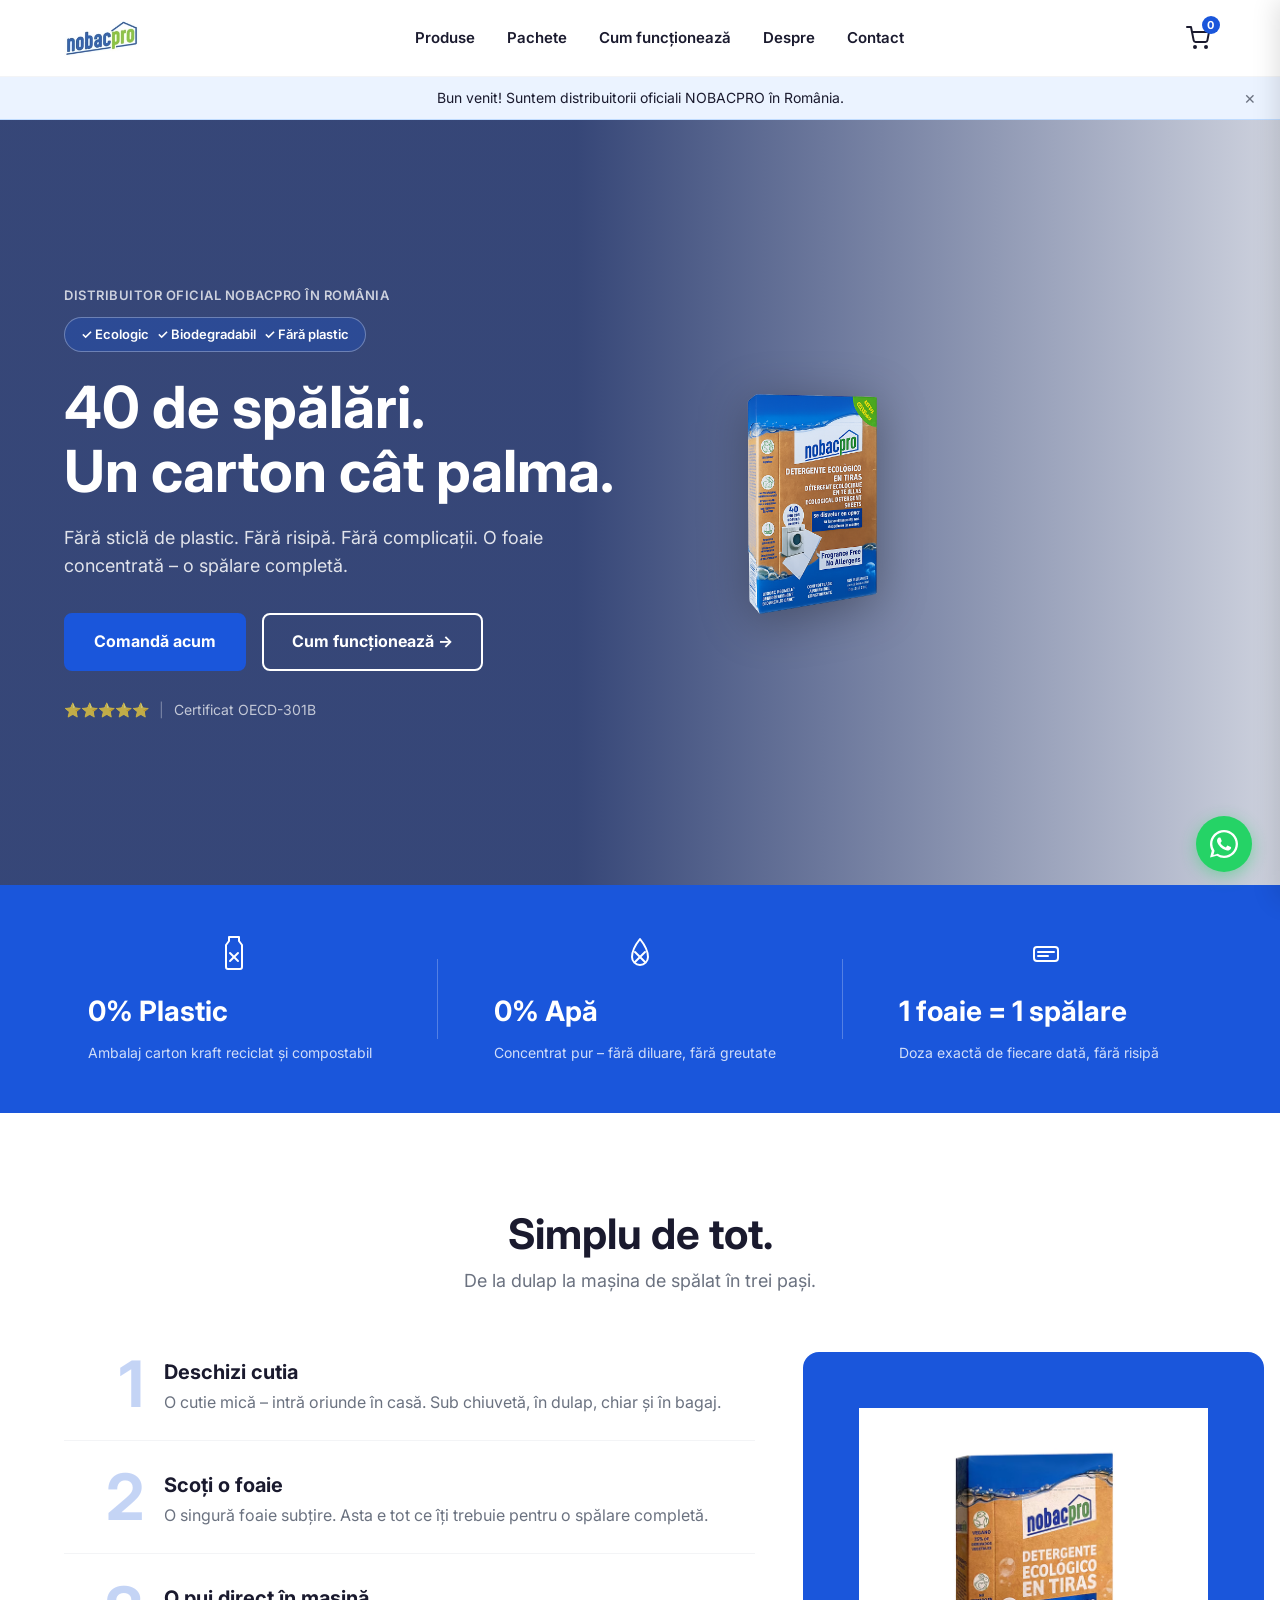
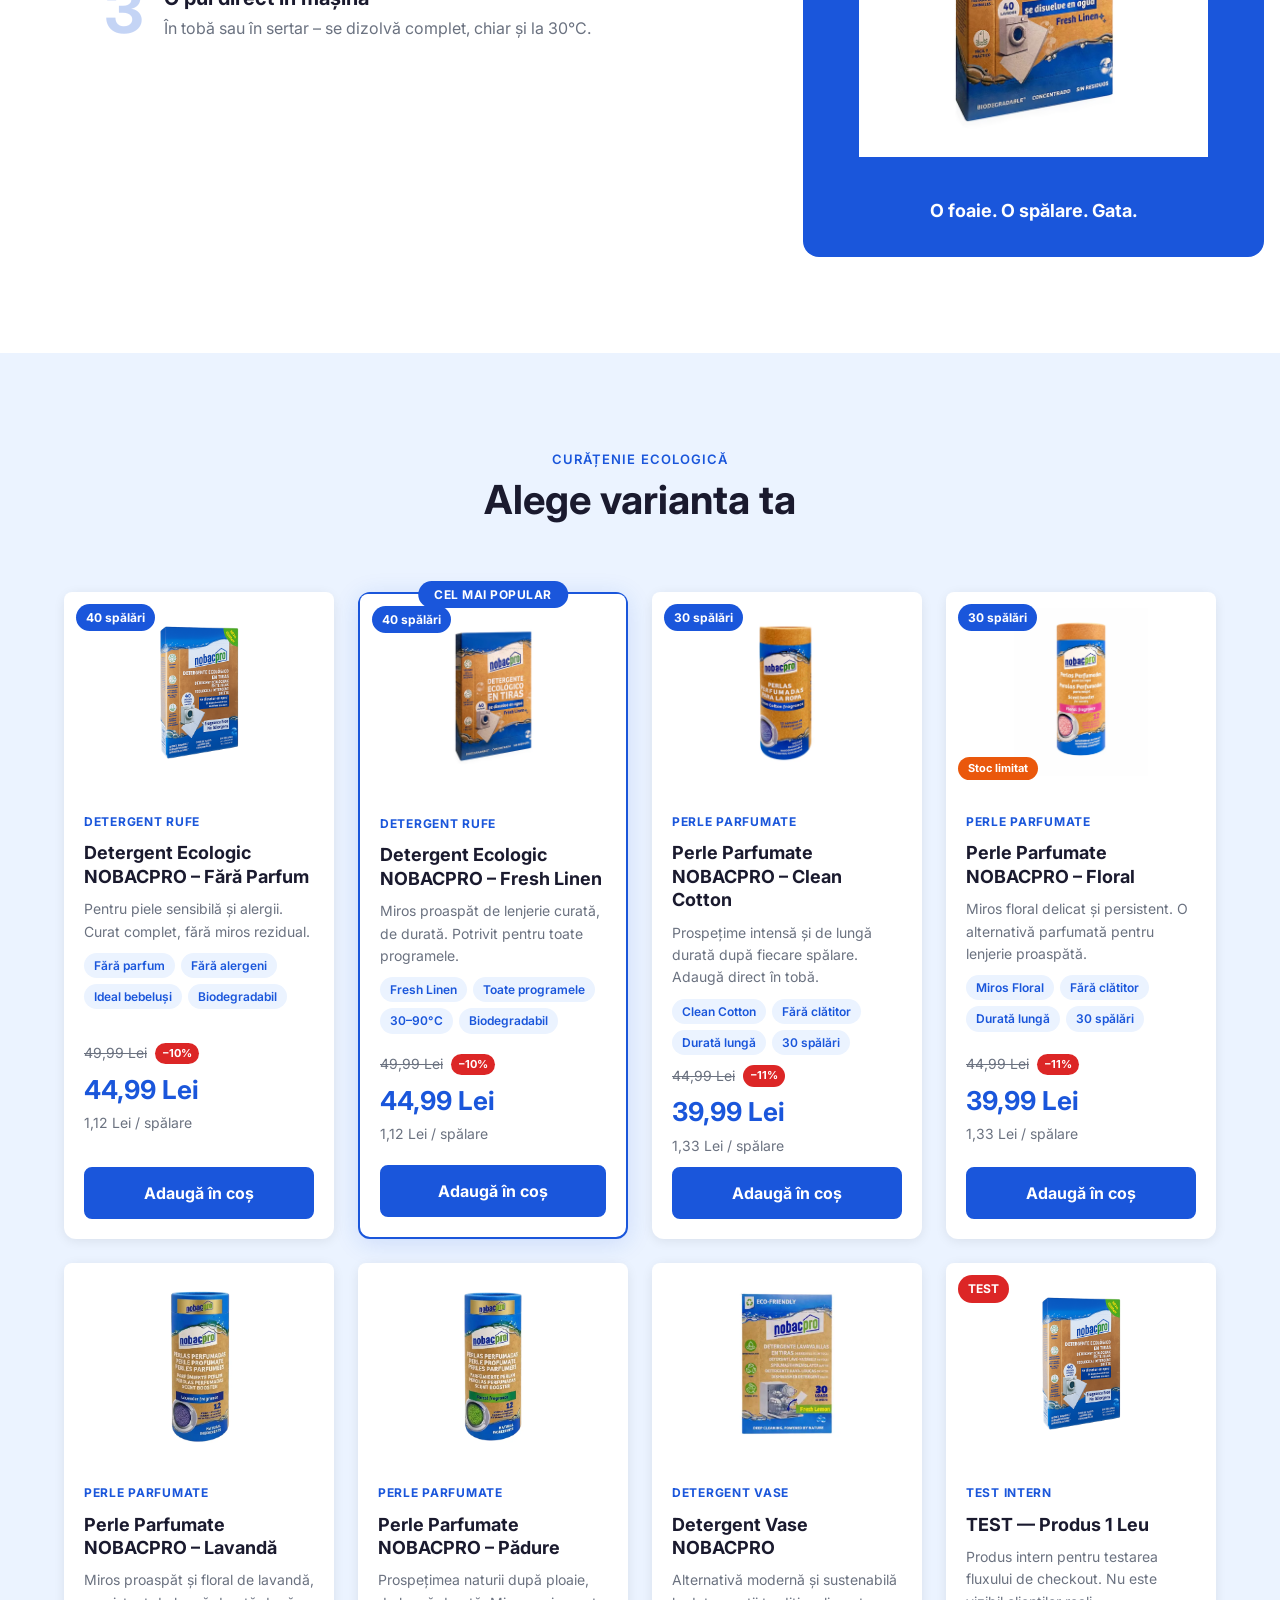
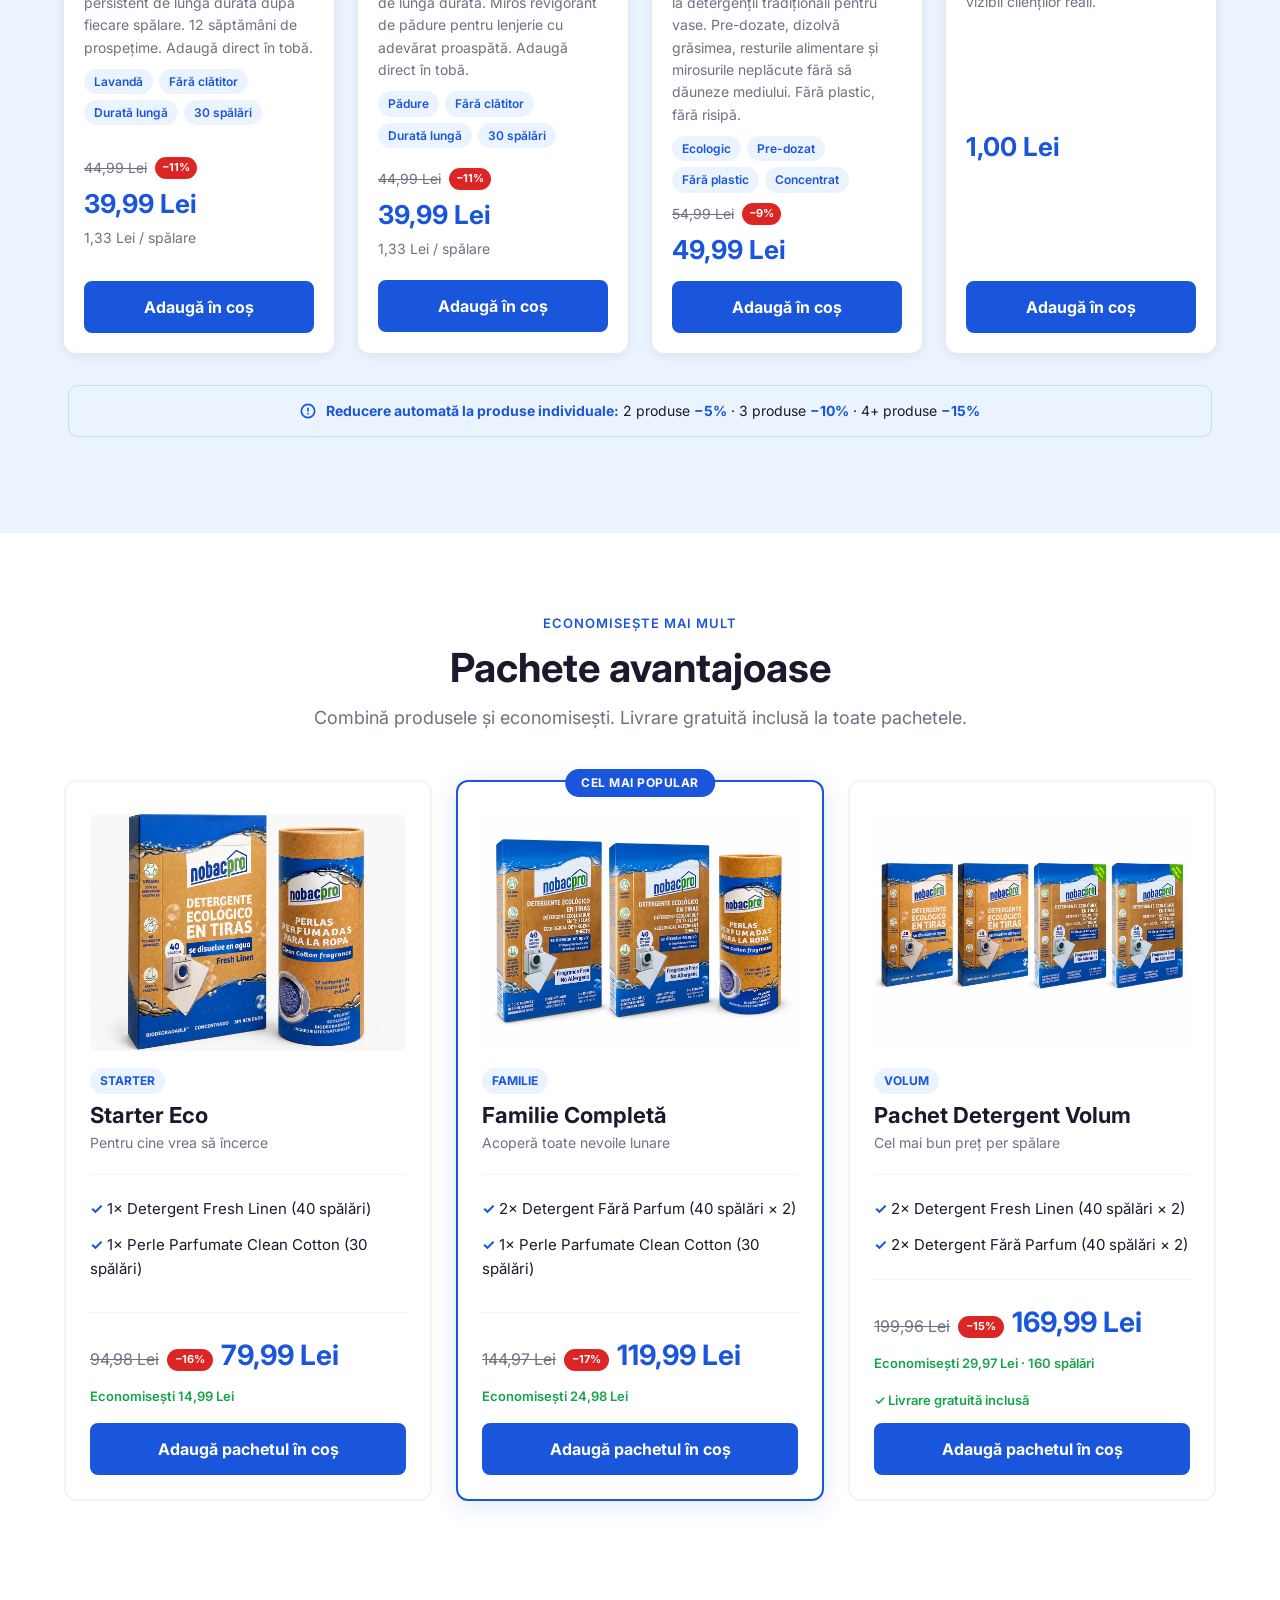
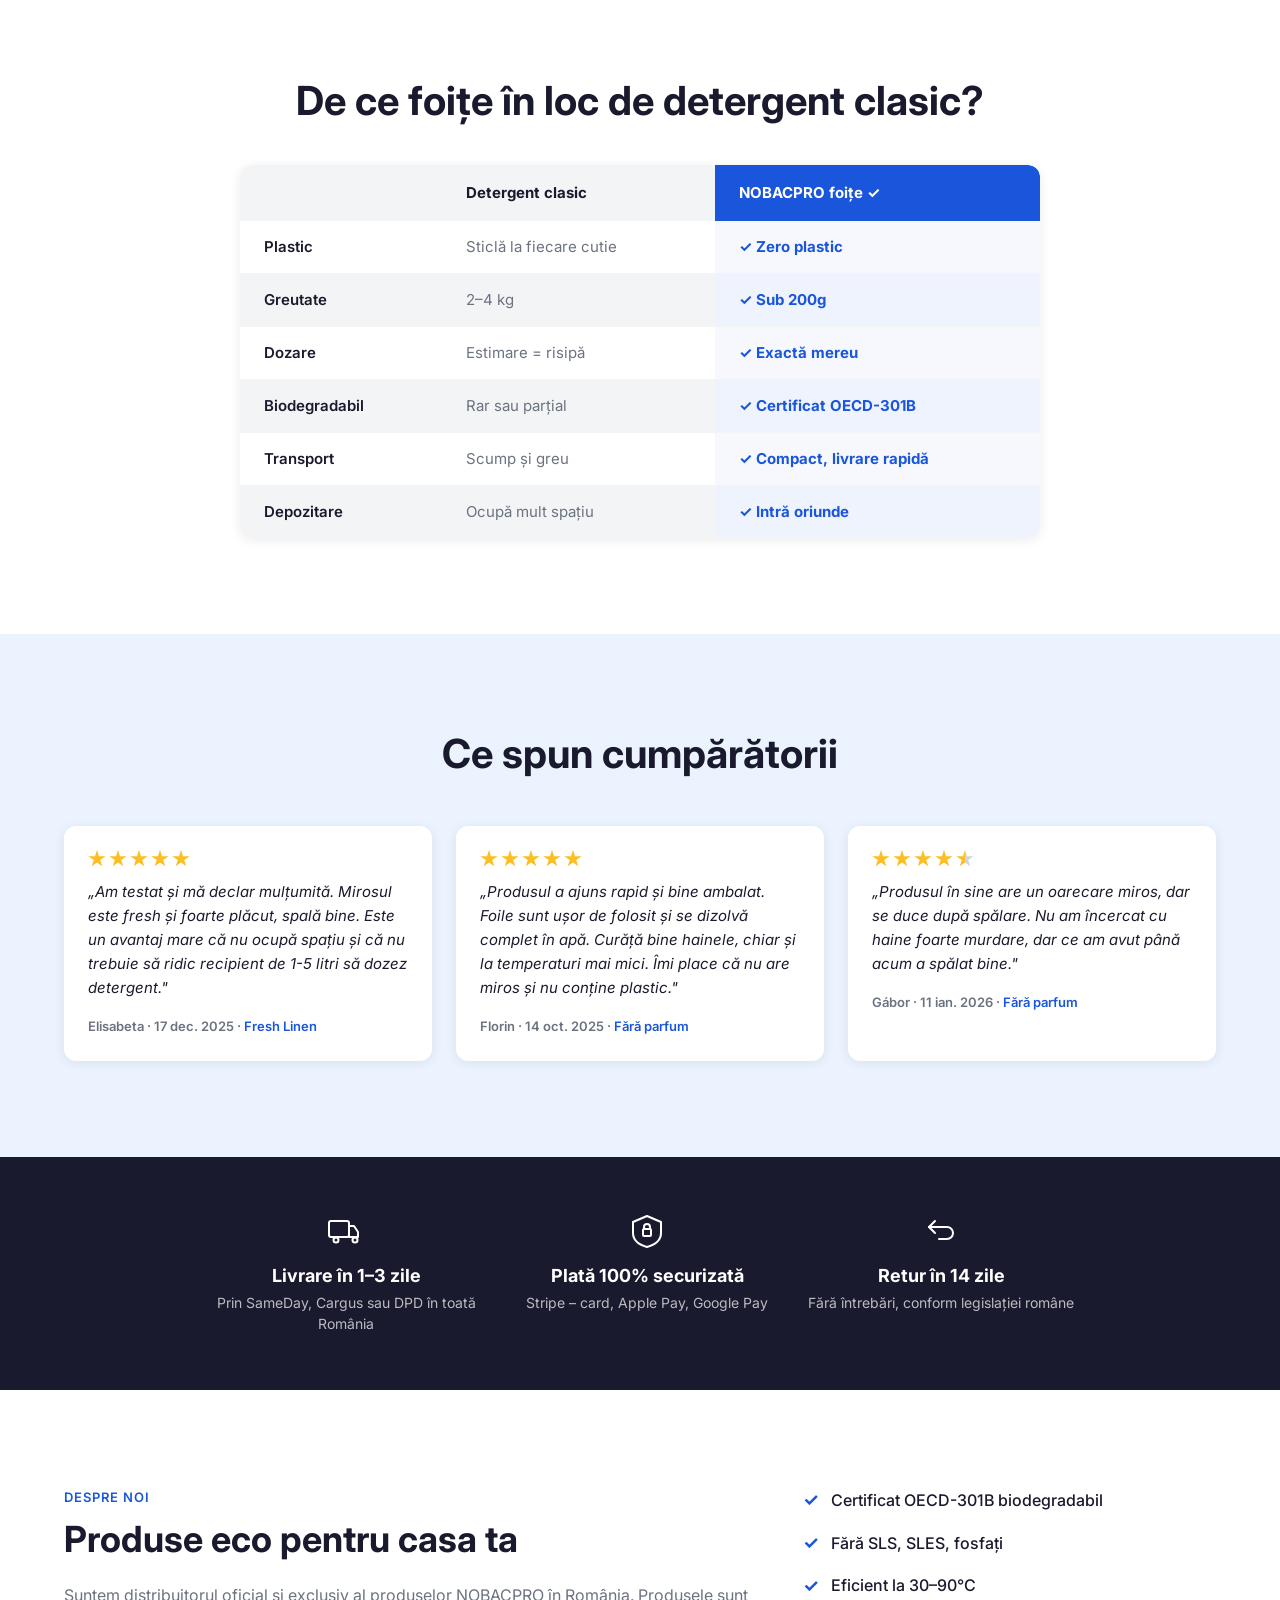
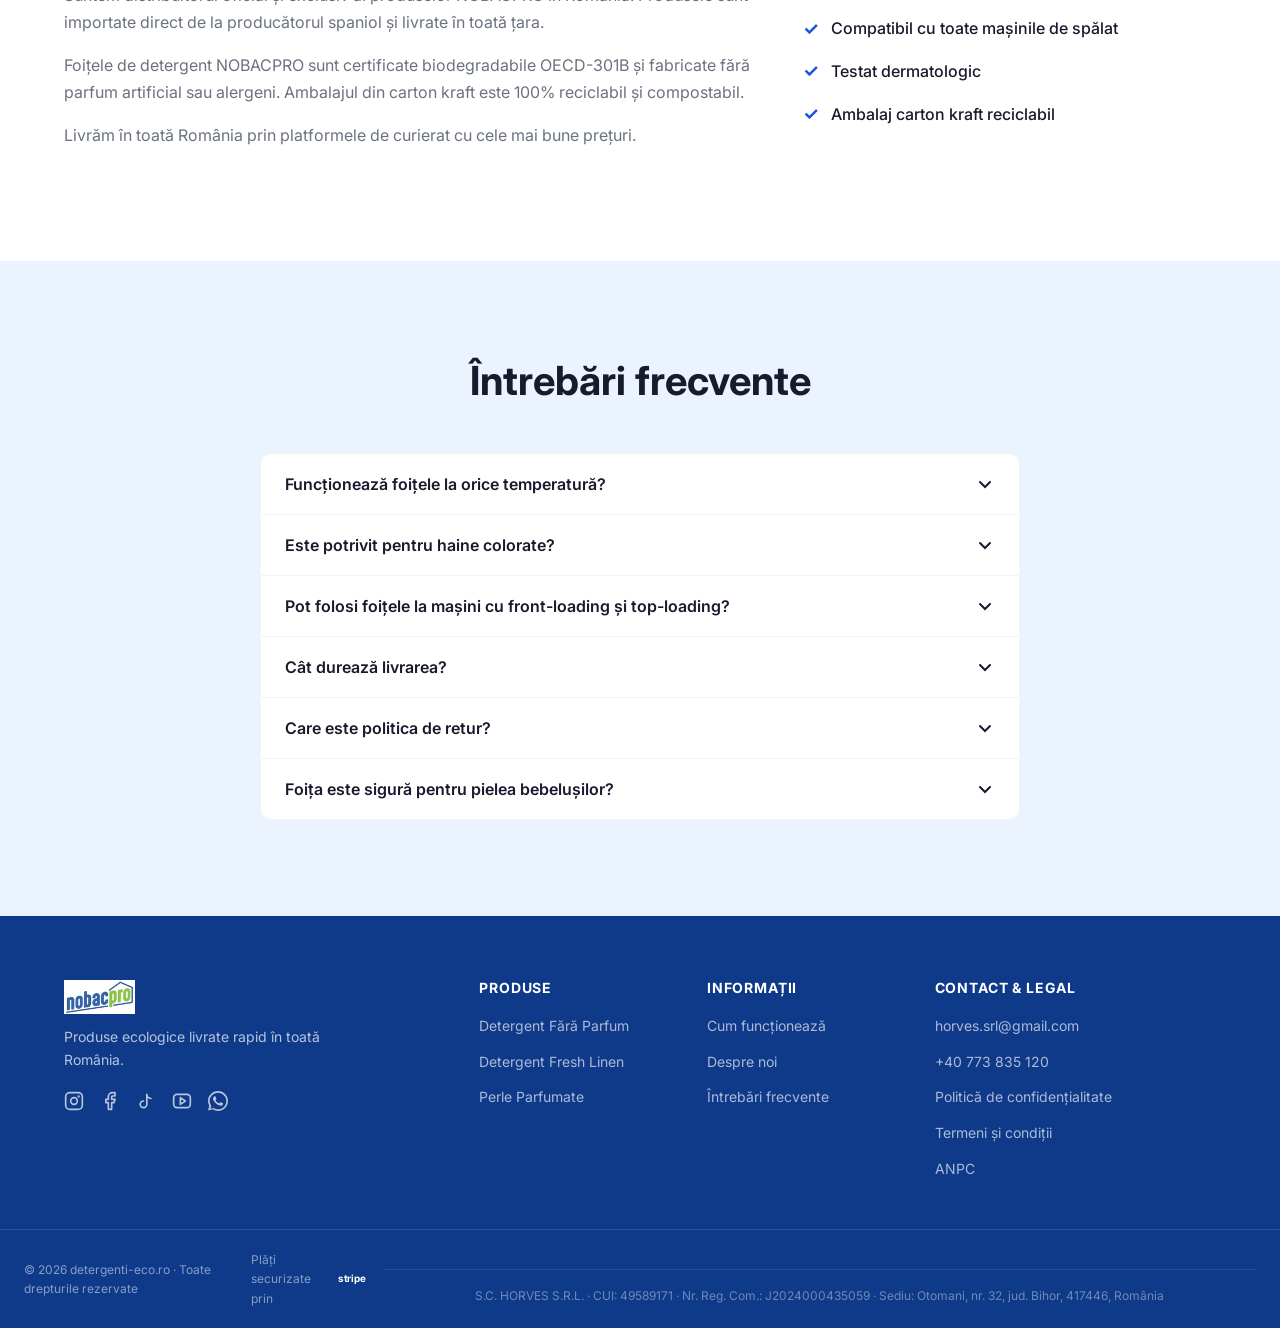
==== index.html @ 9b02aae0 "price upd" ====
<!DOCTYPE html>
<html lang="ro">
<head>
  <meta charset="UTF-8">
  <meta name="viewport" content="width=device-width, initial-scale=1.0">
  <title>Detergent Ecologic în Foițe | detergenti-eco.ro – Livrare rapidă în România</title>
  <meta name="description" content="Detergent ecologic NOBACPRO în foițe concentrate, fără plastic, fără parfum. 40 de spălări dintr-un carton mic. Perle parfumate. Livrare rapidă în toată România.">
  <meta name="keywords" content="detergent ecologic, foite detergent, nobacpro, detergent fara plastic, detergent biodegradabil, perle parfumate haine, produse naturale">
  <meta property="og:title" content="Detergent Ecologic în Foițe – detergenti-eco.ro">
  <meta property="og:description" content="40 de spălări dintr-un carton cât palma. Fără plastic, fără risipă. Livrare în toată România.">
  <meta property="og:image" content="/assets/hero-placeholder.jpeg">
  <meta property="og:type" content="website">
  <link rel="canonical" href="https://detergenti-eco.ro/">
  <link rel="icon" type="image/avif" href="/assets/Nobacpro_logo.avif">
  <link rel="preconnect" href="https://fonts.googleapis.com">
  <link rel="preconnect" href="https://fonts.gstatic.com" crossorigin>
  <link href="https://fonts.googleapis.com/css2?family=Inter:wght@300;400;600;700&display=swap" rel="stylesheet">
  <link rel="stylesheet" href="site.css">

  <script type="application/ld+json">
  {
    "@context": "https://schema.org",
    "@graph": [
      {
        "@type": "Organization",
        "name": "detergenti-eco.ro",
        "url": "https://detergenti-eco.ro/",
        "logo": "https://detergenti-eco.ro/images/logo.svg",
        "contactPoint": {
          "@type": "ContactPoint",
          "contactType": "customer service",
          "areaServed": "RO",
          "availableLanguage": "Romanian"
        }
      },
      {
        "@type": "Product",
        "name": "Detergent Ecologic NOBACPRO – Fără Parfum",
        "description": "Pentru piele sensibilă și alergii. Curat complet, fără miros rezidual.",
        "offers": {"@type": "Offer", "price": "44.99", "priceCurrency": "RON", "availability": "https://schema.org/InStock"}
      },
      {
        "@type": "Product",
        "name": "Detergent Ecologic NOBACPRO – Fresh Linen",
        "description": "Miros proaspăt de lenjerie curată, de durată. Potrivit pentru toate programele.",
        "offers": {"@type": "Offer", "price": "44.99", "priceCurrency": "RON", "availability": "https://schema.org/InStock"}
      },
      {
        "@type": "Product",
        "name": "Perle Parfumate NOBACPRO – Clean Cotton",
        "description": "Prospețime intensă și de lungă durată după fiecare spălare. Adaugă direct în tobă.",
        "offers": {"@type": "Offer", "price": "39.99", "priceCurrency": "RON", "availability": "https://schema.org/InStock"}
      },
      {
        "@type": "Product",
        "name": "Perle Parfumate NOBACPRO – Floral",
        "description": "Miros floral delicat și persistent. O alternativă parfumată pentru lenjerie proaspătă.",
        "offers": {"@type": "Offer", "price": "39.99", "priceCurrency": "RON", "availability": "https://schema.org/InStock"}
      }
    ]
  }
  </script>
</head>
<body>

<!-- ============================================================
     2. NAVIGATION
     ============================================================ -->
<nav class="navbar" id="navbar">
  <div class="nav-inner">
    <!-- Logo -->
    <a href="/" class="nav-logo" aria-label="nobacpro – acasă">
      <img src="/assets/Nobacpro_logo.avif" alt="nobacpro" height="36" loading="eager">
    </a>

    <!-- Center links -->
    <ul class="nav-links" id="nav-links">
      <li><a href="#produse" class="nav-link">Produse</a></li>
      <li><a href="#pachete" class="nav-link">Pachete</a></li>
      <li><a href="#cum-functioneaza" class="nav-link">Cum funcționează</a></li>
      <li><a href="#despre" class="nav-link">Despre</a></li>
      <li><a href="#contact" class="nav-link">Contact</a></li>
    </ul>

    <!-- Right: cart + hamburger -->
    <div class="nav-right">
      <button class="cart-btn" id="cart-btn" aria-label="Coșul tău" onclick="openDrawer()">
        <svg width="24" height="24" viewBox="0 0 24 24" fill="none" stroke="currentColor" stroke-width="2" stroke-linecap="round" stroke-linejoin="round" aria-hidden="true">
          <circle cx="9" cy="21" r="1"/><circle cx="20" cy="21" r="1"/>
          <path d="M1 1h4l2.68 13.39a2 2 0 0 0 2 1.61h9.72a2 2 0 0 0 2-1.61L23 6H6"/>
        </svg>
        <span class="cart-badge" id="cart-badge" hidden>0</span>
      </button>
      <button class="hamburger" id="hamburger" aria-label="Meniu" aria-expanded="false" onclick="toggleMobileMenu()">
        <span></span><span></span><span></span>
      </button>
    </div>
  </div>

  <!-- Mobile overlay nav -->
  <div class="mobile-nav" id="mobile-nav" aria-hidden="true">
    <ul>
      <li><a href="#produse" onclick="toggleMobileMenu()">Produse</a></li>
      <li><a href="#pachete" onclick="toggleMobileMenu()">Pachete</a></li>
      <li><a href="#cum-functioneaza" onclick="toggleMobileMenu()">Cum funcționează</a></li>
      <li><a href="#despre" onclick="toggleMobileMenu()">Despre</a></li>
      <li><a href="#contact" onclick="toggleMobileMenu()">Contact</a></li>
    </ul>
  </div>
</nav>

<!-- Welcome banner -->
<div id="welcome-banner" class="welcome-banner" role="banner">
  <span class="welcome-text">Bun venit! Suntem distribuitorii oficiali NOBACPRO în România.</span>
  <button class="welcome-close" onclick="dismissWelcome()" aria-label="Închide">✕</button>
</div>

<!-- ============================================================
     3. HERO SECTION
     ============================================================ -->
<section class="hero" id="acasa">
  <div class="hero-bg">
    <video autoplay muted loop playsinline aria-hidden="true">
      <source src="/assets/banner_video_v1.mp4" type="video/mp4">
    </video>
  </div>
  <div class="hero-overlay"></div>
  <div class="hero-content container">
    <div class="hero-left">
      <p class="official-inline">Distribuitor oficial NOBACPRO în România</p>
      <div class="hero-badge">
        <span>✓ Ecologic</span>
        <span>✓ Biodegradabil</span>
        <span>✓ Fără plastic</span>
      </div>
      <h1 class="hero-title">40 de spălări.<br>Un carton cât palma.</h1>
      <p class="hero-sub">Fără sticlă de plastic. Fără risipă. Fără complicații. O foaie concentrată – o spălare completă.</p>
      <div class="hero-buttons">
        <a href="#produse" class="btn btn-primary">Comandă acum</a>
        <a href="#cum-functioneaza" class="btn btn-outline-white">Cum funcționează →</a>
      </div>
      <p class="hero-rating">⭐⭐⭐⭐⭐<span class="hero-sep">|</span>Certificat OECD-301B</p>
    </div>
    <div class="hero-right" aria-hidden="true">
      <img src="/assets/product-1.png" alt="Produs NOBACPRO" width="380" height="380" loading="eager">
    </div>
  </div>
</section>

<!-- ============================================================
     4. BENEFITS STRIP
     ============================================================ -->
<section class="benefits-strip" id="beneficii">
  <div class="container benefits-grid">
    <div class="benefit-col">
      <div class="benefit-icon">
        <!-- Plastic bottle with X -->
        <svg width="40" height="40" viewBox="0 0 40 40" fill="none" stroke="white" stroke-width="2" stroke-linecap="round" stroke-linejoin="round" aria-hidden="true">
          <path d="M15 4 H25 V8 L28 12 V34 Q28 36 26 36 H14 Q12 36 12 34 V12 L15 8 Z"/>
          <line x1="16" y1="20" x2="24" y2="28"/><line x1="24" y1="20" x2="16" y2="28"/>
        </svg>
      </div>
      <div class="benefit-stat">0% Plastic</div>
      <div class="benefit-desc">Ambalaj carton kraft reciclat și compostabil</div>
    </div>
    <div class="benefit-divider" aria-hidden="true"></div>
    <div class="benefit-col">
      <div class="benefit-icon">
        <!-- Water drop with X -->
        <svg width="40" height="40" viewBox="0 0 40 40" fill="none" stroke="white" stroke-width="2" stroke-linecap="round" stroke-linejoin="round" aria-hidden="true">
          <path d="M20 6 Q28 16 28 24 A8 8 0 0 1 12 24 Q12 16 20 6Z"/>
          <line x1="15" y1="19" x2="25" y2="29"/><line x1="25" y1="19" x2="15" y2="29"/>
        </svg>
      </div>
      <div class="benefit-stat">0% Apă</div>
      <div class="benefit-desc">Concentrat pur – fără diluare, fără greutate</div>
    </div>
    <div class="benefit-divider" aria-hidden="true"></div>
    <div class="benefit-col">
      <div class="benefit-icon">
        <!-- Sheet rectangle -->
        <svg width="40" height="40" viewBox="0 0 40 40" fill="none" stroke="white" stroke-width="2" stroke-linecap="round" stroke-linejoin="round" aria-hidden="true">
          <rect x="8" y="14" width="24" height="14" rx="3"/>
          <line x1="12" y1="19" x2="28" y2="19"/><line x1="12" y1="23" x2="22" y2="23"/>
        </svg>
      </div>
      <div class="benefit-stat">1 foaie = 1 spălare</div>
      <div class="benefit-desc">Doza exactă de fiecare dată, fără risipă</div>
    </div>
  </div>
</section>

<!-- ============================================================
     5. HOW IT WORKS
     ============================================================ -->
<section class="how-it-works" id="cum-functioneaza">
  <div class="container">
    <h2 class="section-title centered">Simplu de tot.</h2>
    <p class="section-sub centered">De la dulap la mașina de spălat în trei pași.</p>

    <div class="hiw-layout">
      <!-- Steps -->
      <div class="hiw-steps">
        <div class="hiw-step">
          <span class="step-num" aria-hidden="true">1</span>
          <div class="step-content">
            <h3>Deschizi cutia</h3>
            <p>O cutie mică – intră oriunde în casă. Sub chiuvetă, în dulap, chiar și în bagaj.</p>
          </div>
        </div>
        <hr class="step-divider">
        <div class="hiw-step">
          <span class="step-num" aria-hidden="true">2</span>
          <div class="step-content">
            <h3>Scoți o foaie</h3>
            <p>O singură foaie subțire. Asta e tot ce îți trebuie pentru o spălare completă.</p>
          </div>
        </div>
        <hr class="step-divider">
        <div class="hiw-step">
          <span class="step-num" aria-hidden="true">3</span>
          <div class="step-content">
            <h3>O pui direct în mașină</h3>
            <p>În tobă sau în sertar – se dizolvă complet, chiar și la 30°C.</p>
          </div>
        </div>
      </div>

      <!-- Image panel -->
      <div class="hiw-image-panel">
        <img src="/assets/product-2.avif" alt="Foaie de detergent NOBACPRO" loading="lazy">
        <p class="hiw-caption">O foaie. O spălare. Gata.</p>
      </div>
    </div>
  </div>
</section>

<!-- ============================================================
     6. PRODUCT SECTION – NOBACPRO
     ============================================================ -->
<section class="products-section" id="produse">
  <div class="container">
    <p class="section-label centered">CURĂȚENIE ECOLOGICĂ</p>
    <h2 class="section-title centered">Alege varianta ta</h2>

    <div class="product-grid" id="nobacpro-grid">

      <!-- Card 1 -->
      <article class="product-card" data-id="prod_1">
        <div class="card-image-wrap">
          <span class="card-badge" style="background:var(--blue)">40 spălări</span>
          <img src="/assets/product-1.png" alt="Detergent Ecologic NOBACPRO Fără Parfum" loading="lazy">
        </div>
        <div class="card-body">
          <span class="card-category">Detergent rufe</span>
          <h3 class="card-name">Detergent Ecologic NOBACPRO – Fără Parfum</h3>
          <p class="card-desc">Pentru piele sensibilă și alergii. Curat complet, fără miros rezidual.</p>
          <div class="card-features">
            <span>Fără parfum</span><span>Fără alergeni</span><span>Ideal bebeluși</span><span>Biodegradabil</span>
          </div>
          <div class="card-pricing">
            <div class="price-row">
              <span class="card-price-old">49,99 Lei</span>
              <span class="discount-badge">−10%</span>
            </div>
            <span class="card-price">44,99 Lei</span>
            <span class="card-per-wash">1,12 Lei / spălare</span>
          </div>
          <button class="btn btn-primary btn-block add-to-cart"
            data-id="prod_1"
            data-name="Detergent Ecologic NOBACPRO – Fără Parfum"
            data-price="4499"
            onclick="addToCart(this)">
            Adaugă în coș
          </button>
        </div>
      </article>

      <!-- Card 2 -->
      <article class="product-card card-popular" data-id="prod_2">
        <div class="card-popular-tag">Cel mai popular</div>
        <div class="card-image-wrap">
          <span class="card-badge" style="background:var(--blue)">40 spălări</span>
          <img src="/assets/product-2.avif" alt="Detergent Ecologic NOBACPRO Fresh Linen" loading="lazy">
        </div>
        <div class="card-body">
          <span class="card-category">Detergent rufe</span>
          <h3 class="card-name">Detergent Ecologic NOBACPRO – Fresh Linen</h3>
          <p class="card-desc">Miros proaspăt de lenjerie curată, de durată. Potrivit pentru toate programele.</p>
          <div class="card-features">
            <span>Fresh Linen</span><span>Toate programele</span><span>30–90°C</span><span>Biodegradabil</span>
          </div>
          <div class="card-pricing">
            <div class="price-row">
              <span class="card-price-old">49,99 Lei</span>
              <span class="discount-badge">−10%</span>
            </div>
            <span class="card-price">44,99 Lei</span>
            <span class="card-per-wash">1,12 Lei / spălare</span>
          </div>
          <button class="btn btn-primary btn-block add-to-cart"
            data-id="prod_2"
            data-name="Detergent Ecologic NOBACPRO – Fresh Linen"
            data-price="4499"
            onclick="addToCart(this)">
            Adaugă în coș
          </button>
        </div>
      </article>

      <!-- Card 3 -->
      <article class="product-card" data-id="prod_3">
        <div class="card-image-wrap">
          <span class="card-badge" style="background:var(--blue)">30 spălări</span>
          <img src="/assets/product-3.avif" alt="Perle Parfumate NOBACPRO Clean Cotton" loading="lazy">
        </div>
        <div class="card-body">
          <span class="card-category">Perle parfumate</span>
          <h3 class="card-name">Perle Parfumate NOBACPRO – Clean Cotton</h3>
          <p class="card-desc">Prospețime intensă și de lungă durată după fiecare spălare. Adaugă direct în tobă.</p>
          <div class="card-features">
            <span>Clean Cotton</span><span>Fără clătitor</span><span>Durată lungă</span><span>30 spălări</span>
          </div>
          <div class="card-pricing">
            <div class="price-row">
              <span class="card-price-old">44,99 Lei</span>
              <span class="discount-badge">−11%</span>
            </div>
            <span class="card-price">39,99 Lei</span>
            <span class="card-per-wash">1,33 Lei / spălare</span>
          </div>
          <button class="btn btn-primary btn-block add-to-cart"
            data-id="prod_3"
            data-name="Perle Parfumate NOBACPRO – Clean Cotton"
            data-price="3999"
            onclick="addToCart(this)">
            Adaugă în coș
          </button>
        </div>
      </article>

      <!-- Card 4 -->
      <article class="product-card" data-id="prod_4">
        <div class="card-image-wrap">
          <span class="card-badge" style="background:var(--blue)">30 spălări</span>
          <span class="card-badge stock-badge">Stoc limitat</span>
          <img src="/assets/product-4.webp" alt="Perle Parfumate NOBACPRO Floral" loading="lazy">
        </div>
        <div class="card-body">
          <span class="card-category">Perle parfumate</span>
          <h3 class="card-name">Perle Parfumate NOBACPRO – Floral</h3>
          <p class="card-desc">Miros floral delicat și persistent. O alternativă parfumată pentru lenjerie proaspătă.</p>
          <div class="card-features">
            <span>Miros Floral</span><span>Fără clătitor</span><span>Durată lungă</span><span>30 spălări</span>
          </div>
          <div class="card-pricing">
            <div class="price-row">
              <span class="card-price-old">44,99 Lei</span>
              <span class="discount-badge">−11%</span>
            </div>
            <span class="card-price">39,99 Lei</span>
            <span class="card-per-wash">1,33 Lei / spălare</span>
          </div>
          <button class="btn btn-primary btn-block add-to-cart"
            data-id="prod_4"
            data-name="Perle Parfumate NOBACPRO – Floral"
            data-price="3999"
            onclick="addToCart(this)">
            Adaugă în coș
          </button>
        </div>
      </article>

      <!-- Card 5 — TODO: replace /assets/product-3.avif with perle-lavanda.jpg when uncle provides photo -->
      <article class="product-card" data-id="prod_5">
        <div class="card-image-wrap">
          <img src="/assets/product-5.webp" alt="Perle Parfumate NOBACPRO Lavandă" loading="lazy">
        </div>
        <div class="card-body">
          <span class="card-category">Perle parfumate</span>
          <h3 class="card-name">Perle Parfumate NOBACPRO – Lavandă</h3>
          <p class="card-desc">Miros proaspăt și floral de lavandă, persistent de lungă durată după fiecare spălare. 12 săptămâni de prospețime. Adaugă direct în tobă.</p>
          <div class="card-features">
            <span>Lavandă</span><span>Fără clătitor</span><span>Durată lungă</span><span>30 spălări</span>
          </div>
          <div class="card-pricing">
            <div class="price-row">
              <span class="card-price-old">44,99 Lei</span>
              <span class="discount-badge">−11%</span>
            </div>
            <span class="card-price">39,99 Lei</span>
            <span class="card-per-wash">1,33 Lei / spălare</span>
          </div>
          <button class="btn btn-primary btn-block add-to-cart"
            data-id="prod_5"
            data-name="Perle Parfumate NOBACPRO – Lavandă"
            data-price="3999"
            onclick="addToCart(this)">
            Adaugă în coș
          </button>
        </div>
      </article>

      <!-- Card 6 — TODO: replace /assets/product-3.avif with perle-padure.jpg when uncle provides photo -->
      <article class="product-card" data-id="prod_6">
        <div class="card-image-wrap">
          <img src="/assets/product-6.webp" alt="Perle Parfumate NOBACPRO Pădure" loading="lazy">
        </div>
        <div class="card-body">
          <span class="card-category">Perle parfumate</span>
          <h3 class="card-name">Perle Parfumate NOBACPRO – Pădure</h3>
          <p class="card-desc">Prospețimea naturii după ploaie, de lungă durată. Miros revigorant de pădure pentru lenjerie cu adevărat proaspătă. Adaugă direct în tobă.</p>
          <div class="card-features">
            <span>Pădure</span><span>Fără clătitor</span><span>Durată lungă</span><span>30 spălări</span>
          </div>
          <div class="card-pricing">
            <div class="price-row">
              <span class="card-price-old">44,99 Lei</span>
              <span class="discount-badge">−11%</span>
            </div>
            <span class="card-price">39,99 Lei</span>
            <span class="card-per-wash">1,33 Lei / spălare</span>
          </div>
          <button class="btn btn-primary btn-block add-to-cart"
            data-id="prod_6"
            data-name="Perle Parfumate NOBACPRO – Pădure"
            data-price="3999"
            onclick="addToCart(this)">
            Adaugă în coș
          </button>
        </div>
      </article>

      <!-- Card 7 — TODO: replace /assets/product-1.png with benzi-vase.jpg when uncle provides photo -->
      <!-- TODO: confirm price (44,99 Lei) with uncle before launch -->
      <article class="product-card" data-id="prod_7">
        <div class="card-image-wrap">
          <img src="/assets/product-7.webp" alt="Benzi Detergent Vase NOBACPRO" loading="lazy">
        </div>
        <div class="card-body">
          <span class="card-category">Detergent vase</span>
          <h3 class="card-name">Detergent Vase NOBACPRO</h3>
          <p class="card-desc">Alternativă modernă și sustenabilă la detergenții tradiționali pentru vase. Pre-dozate, dizolvă grăsimea, resturile alimentare și mirosurile neplăcute fără să dăuneze mediului. Fără plastic, fără risipă.</p>
          <div class="card-features">
            <span>Ecologic</span><span>Pre-dozat</span><span>Fără plastic</span><span>Concentrat</span>
          </div>
          <div class="card-pricing">
            <div class="price-row">
              <span class="card-price-old">54,99 Lei</span>
              <span class="discount-badge">−9%</span>
            </div>
            <span class="card-price">49,99 Lei</span>
          </div>
          <button class="btn btn-primary btn-block add-to-cart"
            data-id="prod_7"
            data-name="Benzi Detergent Vase NOBACPRO"
            data-price="4999"
            onclick="addToCart(this)">
            Adaugă în coș
          </button>
        </div>
      </article>

      <!-- TEST product — hidden by default, revealed only when ?test=1 -->
      <article class="product-card" data-id="test_1" data-test-product hidden>
        <div class="card-image-wrap">
          <span class="card-badge" style="background:#dc2626">TEST</span>
          <img src="/assets/product-1.png" alt="TEST Produs" loading="lazy">
        </div>
        <div class="card-body">
          <span class="card-category">Test intern</span>
          <h3 class="card-name">TEST — Produs 1 Leu</h3>
          <p class="card-desc">Produs intern pentru testarea fluxului de checkout. Nu este vizibil clienților reali.</p>
          <div class="card-pricing">
            <span class="card-price">1,00 Lei</span>
          </div>
          <button class="btn btn-primary btn-block add-to-cart"
            data-id="test_1"
            data-name="TEST — Produs 1 Leu"
            data-price="100"
            onclick="addToCart(this)">
            Adaugă în coș
          </button>
        </div>
      </article>

    </div>

    <div class="discount-strip">
      <div class="discount-strip-inner">
        <span class="discount-strip-icon">
          <svg width="16" height="16" viewBox="0 0 24 24" fill="none" stroke="currentColor" stroke-width="2.5" stroke-linecap="round" stroke-linejoin="round" aria-hidden="true"><circle cx="12" cy="12" r="10"/><line x1="12" y1="8" x2="12" y2="12"/><line x1="12" y1="16" x2="12.01" y2="16"/></svg>
        </span>
        <span class="discount-strip-text">
          <strong>Reducere automată la produse individuale:</strong>
          2 produse <strong>−5%</strong> · 3 produse <strong>−10%</strong> · 4+ produse <strong>−15%</strong>
        </span>
      </div>
    </div>
  </div>
</section>

<!-- ============================================================
     6b. BUNDLE SECTION
     ============================================================ -->
<section class="bundles-section" id="pachete">
  <div class="container">
    <p class="section-label centered">ECONOMISEȘTE MAI MULT</p>
    <h2 class="section-title centered">Pachete avantajoase</h2>
    <p class="section-sub centered">Combină produsele și economisești. Livrare gratuită inclusă la toate pachetele.</p>

    <div class="bundle-grid">

      <!-- Bundle 1: Starter Eco -->
      <article class="bundle-card">
        <div class="bundle-img-wrap">
          <img src="/assets/bundle-1.webp" alt="Pachet Starter Eco – Detergent Fresh Linen și Perle NOBACPRO" loading="lazy">
        </div>
        <div class="bundle-header">
          <span class="bundle-tag">Starter</span>
          <h3 class="bundle-name">Starter Eco</h3>
          <p class="bundle-desc">Pentru cine vrea să încerce</p>
        </div>
        <ul class="bundle-contents">
          <li>1× Detergent Fresh Linen (40 spălări)</li>
          <li>1× Perle Parfumate Clean Cotton (30 spălări)</li>
        </ul>
        <div class="bundle-pricing">
          <div class="bundle-price-row">
            <span class="bundle-old-price">94,98 Lei</span>
            <span class="bundle-discount-badge">−16%</span>
          </div>
          <span class="bundle-price">79,99 Lei</span>
          <span class="bundle-savings">Economisești 14,99 Lei</span>
        </div>
        <button class="btn btn-primary btn-block add-to-cart"
          data-id="bundle_1"
          data-name="Pachet Starter Eco"
          data-price="7999"
          onclick="addToCart(this)">
          Adaugă pachetul în coș
        </button>
      </article>

      <!-- Bundle 2: Familie Completă -->
      <article class="bundle-card bundle-popular">
        <div class="bundle-popular-tag">Cel mai popular</div>
        <div class="bundle-img-wrap">
          <img src="/assets/bundle-2.webp" alt="Pachet Familie Completă – Detergent Fără Parfum NOBACPRO" loading="lazy">
        </div>
        <div class="bundle-header">
          <span class="bundle-tag">Familie</span>
          <h3 class="bundle-name">Familie Completă</h3>
          <p class="bundle-desc">Acoperă toate nevoile lunare</p>
        </div>
        <ul class="bundle-contents">
          <li>2× Detergent Fără Parfum (40 spălări × 2)</li>
          <li>1× Perle Parfumate Clean Cotton (30 spălări)</li>
        </ul>
        <div class="bundle-pricing">
          <div class="bundle-price-row">
            <span class="bundle-old-price">144,97 Lei</span>
            <span class="bundle-discount-badge">−17%</span>
          </div>
          <span class="bundle-price">119,99 Lei</span>
          <span class="bundle-savings">Economisești 24,98 Lei</span>
        </div>
        <button class="btn btn-primary btn-block add-to-cart"
          data-id="bundle_2"
          data-name="Pachet Familie Completă"
          data-price="11999"
          onclick="addToCart(this)">
          Adaugă pachetul în coș
        </button>
      </article>

      <!-- Bundle 3: Pachet Detergent Volum -->
      <article class="bundle-card">
        <div class="bundle-img-wrap">
          <img src="/assets/bundle-3.webp" alt="Pachet Detergent Volum – 4 cutii NOBACPRO" loading="lazy">
        </div>
        <div class="bundle-header">
          <span class="bundle-tag">Volum</span>
          <h3 class="bundle-name">Pachet Detergent Volum</h3>
          <p class="bundle-desc">Cel mai bun preț per spălare</p>
        </div>
        <ul class="bundle-contents">
          <li>2× Detergent Fresh Linen (40 spălări × 2)</li>
          <li>2× Detergent Fără Parfum (40 spălări × 2)</li>
        </ul>
        <div class="bundle-pricing">
          <div class="bundle-price-row">
            <span class="bundle-old-price">199,96 Lei</span>
            <span class="bundle-discount-badge">−15%</span>
          </div>
          <span class="bundle-price">169,99 Lei</span>
          <span class="bundle-savings">Economisești 29,97 Lei · 160 spălări</span>
        </div>
        <div class="bundle-free-shipping">✓ Livrare gratuită inclusă</div>
        <button class="btn btn-primary btn-block add-to-cart"
          data-id="bundle_3"
          data-name="Pachet Detergent Volum"
          data-price="16999"
          onclick="addToCart(this)">
          Adaugă pachetul în coș
        </button>
      </article>

    </div>
  </div>
</section>

<!-- ============================================================
     7. COMPARISON TABLE
     ============================================================ -->
<section class="comparison-section" id="comparatie">
  <div class="container">
    <h2 class="section-title centered">De ce foițe în loc de detergent clasic?</h2>
    <div class="table-wrap">
      <table class="comparison-table">
        <thead>
          <tr>
            <th></th>
            <th>Detergent clasic</th>
            <th class="nobacpro-col">NOBACPRO foițe ✓</th>
          </tr>
        </thead>
        <tbody>
          <tr>
            <td>Plastic</td>
            <td class="classic-col">Sticlă la fiecare cutie</td>
            <td class="nobacpro-col"><strong>✓ Zero plastic</strong></td>
          </tr>
          <tr>
            <td>Greutate</td>
            <td class="classic-col">2–4 kg</td>
            <td class="nobacpro-col"><strong>✓ Sub 200g</strong></td>
          </tr>
          <tr>
            <td>Dozare</td>
            <td class="classic-col">Estimare = risipă</td>
            <td class="nobacpro-col"><strong>✓ Exactă mereu</strong></td>
          </tr>
          <tr>
            <td>Biodegradabil</td>
            <td class="classic-col">Rar sau parțial</td>
            <td class="nobacpro-col"><strong>✓ Certificat OECD-301B</strong></td>
          </tr>
          <tr>
            <td>Transport</td>
            <td class="classic-col">Scump și greu</td>
            <td class="nobacpro-col"><strong>✓ Compact, livrare rapidă</strong></td>
          </tr>
          <tr>
            <td>Depozitare</td>
            <td class="classic-col">Ocupă mult spațiu</td>
            <td class="nobacpro-col"><strong>✓ Intră oriunde</strong></td>
          </tr>
        </tbody>
      </table>
    </div>
  </div>
</section>

<!-- ============================================================
     8. REVIEWS SECTION
     ============================================================ -->
<section class="reviews-section" id="recenzii">
  <div class="container">
    <h2 class="section-title centered">Ce spun cumpărătorii</h2>
    <div class="reviews-grid">      

      <div class="review-card">
        <div class="review-stars" aria-label="5 stele din 5">
          <span class="star filled"></span><span class="star filled"></span><span class="star filled"></span><span class="star filled"></span><span class="star filled"></span>
        </div>
        <p class="review-text">„Am testat și mă declar mulțumită. Mirosul este fresh și foarte plăcut, spală bine. Este un avantaj mare că nu ocupă spațiu și că nu trebuie să ridic recipient de 1-5 litri să dozez detergent."</p>
        <p class="review-author">Elisabeta · 17 dec. 2025 · <span class="review-variant">Fresh Linen</span></p>
      </div>

      <div class="review-card">
        <div class="review-stars" aria-label="5 stele din 5">
          <span class="star filled"></span><span class="star filled"></span><span class="star filled"></span><span class="star filled"></span><span class="star filled"></span>
        </div>
        <p class="review-text">„Produsul a ajuns rapid și bine ambalat. Foile sunt ușor de folosit și se dizolvă complet în apă. Curăță bine hainele, chiar și la temperaturi mai mici. Îmi place că nu are miros și nu conține plastic."</p>
        <p class="review-author">Florin · 14 oct. 2025 · <span class="review-variant">Fără parfum</span></p>
      </div>

      <div class="review-card">
        <div class="review-stars" aria-label="4,5 stele din 5">
          <span class="star filled"></span><span class="star filled"></span><span class="star filled"></span><span class="star filled"></span><span class="star half"></span>
        </div>
        <p class="review-text">„Produsul în sine are un oarecare miros, dar se duce după spălare. Nu am încercat cu haine foarte murdare, dar ce am avut până acum a spălat bine."</p>
        <p class="review-author">Gábor · 11 ian. 2026 · <span class="review-variant">Fără parfum</span></p>
      </div>

    </div>
  </div>
</section>

<!-- ============================================================
     10. TRUST STRIP
     ============================================================ -->
<section class="trust-strip">
  <div class="container trust-grid">

    <div class="trust-col">
      <div class="trust-icon">
        <!-- Delivery truck -->
        <svg width="36" height="36" viewBox="0 0 36 36" fill="none" stroke="white" stroke-width="2" stroke-linecap="round" stroke-linejoin="round" aria-hidden="true">
          <rect x="1" y="8" width="20" height="16" rx="2"/>
          <path d="M21 13h5l4 6v5H21V13z"/>
          <circle cx="8" cy="27" r="2.5"/><circle cx="27" cy="27" r="2.5"/>
        </svg>
      </div>
      <h3 class="trust-title">Livrare în 1–3 zile</h3>
      <p class="trust-desc">Prin SameDay, Cargus sau DPD în toată România</p>
    </div>

    <div class="trust-col">
      <div class="trust-icon">
        <!-- Shield with lock -->
        <svg width="36" height="36" viewBox="0 0 36 36" fill="none" stroke="white" stroke-width="2" stroke-linecap="round" stroke-linejoin="round" aria-hidden="true">
          <path d="M18 3 L32 9 V20 Q32 30 18 34 Q4 30 4 20 V9 Z"/>
          <rect x="14" y="16" width="8" height="7" rx="1"/>
          <path d="M15 16 v-2 a3 3 0 0 1 6 0 v2"/>
        </svg>
      </div>
      <h3 class="trust-title">Plată 100% securizată</h3>
      <p class="trust-desc">Stripe – card, Apple Pay, Google Pay</p>
    </div>

    <div class="trust-col">
      <div class="trust-icon">
        <!-- Return arrow -->
        <svg width="36" height="36" viewBox="0 0 36 36" fill="none" stroke="white" stroke-width="2" stroke-linecap="round" stroke-linejoin="round" aria-hidden="true">
          <path d="M12 8 L6 14 L12 20"/>
          <path d="M6 14 H24 A6 6 0 0 1 24 26 H16"/>
        </svg>
      </div>
      <h3 class="trust-title">Retur în 14 zile</h3>
      <p class="trust-desc">Fără întrebări, conform legislației române</p>
    </div>

  </div>
</section>

<!-- ============================================================
     11. CART DRAWER
     ============================================================ -->
<div class="drawer-overlay" id="drawer-overlay" onclick="closeDrawer()" aria-hidden="true"></div>
<aside class="cart-drawer" id="cart-drawer" aria-label="Coșul tău" aria-hidden="true">
  <div class="drawer-header">
    <h2 class="drawer-title">Coșul tău</h2>
    <button class="drawer-close" onclick="closeDrawer()" aria-label="Închide coșul">
      <svg width="20" height="20" viewBox="0 0 20 20" fill="none" stroke="currentColor" stroke-width="2" stroke-linecap="round" aria-hidden="true">
        <line x1="4" y1="4" x2="16" y2="16"/><line x1="16" y1="4" x2="4" y2="16"/>
      </svg>
    </button>
  </div>

  <div class="drawer-items" id="drawer-items">
    <!-- Populated by JS -->
  </div>

  <div class="drawer-empty" id="drawer-empty" hidden>
    <svg width="64" height="64" viewBox="0 0 64 64" fill="none" stroke="#D1D5DB" stroke-width="2" stroke-linecap="round" stroke-linejoin="round" aria-hidden="true">
      <path d="M8 8h6l8 32h24l6-20H16"/>
      <circle cx="26" cy="52" r="3"/><circle cx="42" cy="52" r="3"/>
    </svg>
    <p>Coșul tău este gol</p>
    <a href="#produse" onclick="closeDrawer()">Descoperă produsele →</a>
  </div>

  <div class="drawer-footer" id="drawer-footer" hidden>
    <div class="drawer-subtotal">
      Subtotal: <strong id="drawer-total">0 Lei</strong>
    </div>
    <div class="drawer-discount" id="drawer-discount" hidden>
      Reducere coș: <strong id="drawer-discount-amount"></strong>
    </div>
    <div class="drawer-total-final-row" id="drawer-total-final-wrap" hidden>
      Total: <strong id="drawer-total-final"></strong>
    </div>
    <p class="drawer-shipping" id="drawer-shipping"></p>
    <button class="btn btn-primary btn-block" onclick="openModal()">Continuă spre plată</button>
  </div>
</aside>

<!-- ============================================================
     12. CHECKOUT MODAL
     ============================================================ -->
<div class="modal-overlay" id="modal-overlay" onclick="closeModal()" aria-hidden="true"></div>
<div class="checkout-modal" id="checkout-modal" role="dialog" aria-modal="true" aria-labelledby="modal-title" aria-hidden="true">
  <div class="modal-inner">
    <button class="modal-close" onclick="closeModal()" aria-label="Închide">
      <svg width="20" height="20" viewBox="0 0 20 20" fill="none" stroke="currentColor" stroke-width="2" stroke-linecap="round" aria-hidden="true">
        <line x1="4" y1="4" x2="16" y2="16"/><line x1="16" y1="4" x2="4" y2="16"/>
      </svg>
    </button>
    <h2 class="modal-title" id="modal-title">Finalizează comanda</h2>
    <p class="modal-sub">Completează datele de livrare</p>
 
    <!-- Order summary -->
    <div class="modal-summary" id="modal-summary"></div>
 
    <form id="checkout-form" onsubmit="submitOrder(event)" novalidate>
 
      <!-- Name / Phone / Email — always visible -->
      <div class="form-group">
        <label for="f-name">Nume și prenume *</label>
        <input type="text" id="f-name" name="name" placeholder="Ion Popescu" required autocomplete="name">
      </div>
      <div class="form-row">
        <div class="form-group">
          <label for="f-phone">Telefon *</label>
          <input type="tel" id="f-phone" name="phone" placeholder="07XX XXX XXX" required autocomplete="tel">
        </div>
        <div class="form-group">
          <label for="f-email">Email *</label>
          <input type="email" id="f-email" name="email" placeholder="email@exemplu.ro" required autocomplete="email">
        </div>
      </div>
 
      <!-- Delivery type toggle -->
      <div class="form-group">
        <label>Metoda de livrare *</label>
        <div class="delivery-toggle">
          <button type="button" id="delivery-home-btn" class="delivery-btn active" onclick="setDeliveryType('home')">
            🏠 Acasă (curier)
          </button>
          <button type="button" id="delivery-easybox-btn" class="delivery-btn" onclick="setDeliveryType('easybox')">
            📦 Easybox (locker)
          </button>
        </div>
      </div>
 
      <!-- HOME DELIVERY fields -->
      <div id="home-address-fields">
        <div class="form-group">
          <label for="f-county">Județ *</label>
          <select id="f-county" name="county" required data-required autocomplete="address-level1" onchange="onCountyChange()">
            <option value="">— Selectează —</option>
            <option>Alba</option><option>Arad</option><option>Argeș</option><option>Bacău</option>
            <option>Bihor</option><option>Bistrița-Năsăud</option><option>Botoșani</option>
            <option>Brașov</option><option>Brăila</option><option>București</option>
            <option>Buzău</option><option>Caraș-Severin</option><option>Călărași</option>
            <option>Cluj</option><option>Constanța</option><option>Covasna</option>
            <option>Dâmbovița</option><option>Dolj</option><option>Galați</option>
            <option>Giurgiu</option><option>Gorj</option><option>Harghita</option>
            <option>Hunedoara</option><option>Ialomița</option><option>Iași</option>
            <option>Ilfov</option><option>Maramureș</option><option>Mehedinți</option>
            <option>Mureș</option><option>Neamț</option><option>Olt</option>
            <option>Prahova</option><option>Satu Mare</option><option>Sălaj</option>
            <option>Sibiu</option><option>Suceava</option><option>Teleorman</option>
            <option>Timiș</option><option>Tulcea</option><option>Vaslui</option>
            <option>Vâlcea</option><option>Vrancea</option>
          </select>
        </div>

        <div class="form-group autocomplete-group">
          <label for="f-city-input">Localitate *</label>
          <div class="autocomplete-wrapper">
            <input type="text" id="f-city-input" placeholder="Începe să scrii..." autocomplete="off" disabled>
            <button type="button" class="ac-change-btn" id="city-change-btn" hidden onclick="resetCity()">Schimbă</button>
          </div>
          <ul id="f-city-dropdown" class="ac-dropdown" hidden></ul>
          <input type="hidden" id="f-city">
        </div>

        <div class="form-group autocomplete-group">
          <label for="f-street-input">Stradă *</label>
          <div class="autocomplete-wrapper">
            <input type="text" id="f-street-input" placeholder="Începe să scrii..." autocomplete="off" disabled>
            <button type="button" class="ac-change-btn" id="street-change-btn" hidden onclick="resetStreet()">Schimbă</button>
          </div>
          <ul id="f-street-dropdown" class="ac-dropdown" hidden></ul>
          <input type="hidden" id="f-street">
        </div>

        <div class="form-row">
          <div class="form-group">
            <label for="f-number">Număr *</label>
            <input type="text" id="f-number" placeholder="12" required>
          </div>
          <div class="form-group">
            <label for="f-address-extra">Bloc / Sc / Ap <span class="optional">(opțional)</span></label>
            <input type="text" id="f-address-extra" placeholder="Bloc A2, Sc. 1, Ap. 34">
          </div>
        </div>

        <div id="f-postal-display" class="postal-display"></div>
        <input type="hidden" id="f-postal">
      </div>

      <div id="courier-selector" hidden>
        <div class="form-group">
          <label>Metodă de livrare *</label>
          <div id="courier-loading" hidden>
            <p class="courier-loading-msg">⏳ Se calculează prețurile...</p>
          </div>
          <div id="courier-list" class="courier-list"></div>
          <div id="courier-error" class="form-error" hidden>
            Te rugăm selectează o metodă de livrare.
          </div>
        </div>
      </div>

      <!-- EASYBOX fields -->
      <div id="easybox-fields" hidden>
        <p class="easybox-info">
          Selectează județul, apoi alege un punct de ridicare.
          Coletul va fi disponibil pentru ridicare 24/7.
        </p>
        <div class="form-group">
          <label for="f-locker-county">Județ *</label>
          <select id="f-locker-county" onchange="fetchLockers(this.value)">
            <option value="">— Selectează județul —</option>
            <option>Alba</option><option>Arad</option><option>Argeș</option>
            <option>Bacău</option><option>Bihor</option><option>Bistrița-Năsăud</option>
            <option>Botoșani</option><option>Brașov</option><option>Brăila</option>
            <option>București</option><option>Buzău</option><option>Caraș-Severin</option>
            <option>Călărași</option><option>Cluj</option><option>Constanța</option>
            <option>Covasna</option><option>Dâmbovița</option><option>Dolj</option>
            <option>Galați</option><option>Giurgiu</option><option>Gorj</option>
            <option>Harghita</option><option>Hunedoara</option><option>Ialomița</option>
            <option>Iași</option><option>Ilfov</option><option>Maramureș</option>
            <option>Mehedinți</option><option>Mureș</option><option>Neamț</option>
            <option>Olt</option><option>Prahova</option><option>Satu Mare</option>
            <option>Sălaj</option><option>Sibiu</option><option>Suceava</option>
            <option>Teleorman</option><option>Timiș</option><option>Tulcea</option>
            <option>Vaslui</option><option>Vâlcea</option><option>Vrancea</option>
          </select>
        </div>
        <div id="locker-loading" hidden><p>⏳ Se încarcă punctele...</p></div>
        <div id="locker-chips" class="locker-chips"></div>
        <input type="text" id="locker-search" class="locker-search"
          placeholder="Caută după stradă, magazin sau zonă..." autocomplete="off">
        <div id="locker-list" class="locker-list-box"></div>
        <div id="locker-error" class="form-error" hidden>
          Te rugăm selectează un punct de ridicare.
        </div>
      </div>
 
      <!-- Notes — always visible -->
      <div class="form-group">
        <label for="f-notes">Mențiuni <span class="optional">(opțional)</span></label>
        <textarea id="f-notes" name="notes" placeholder="Instrucțiuni speciale..." rows="2"></textarea>
      </div>
 
      <div class="form-group form-check">
        <input type="checkbox" id="f-terms" name="terms" required>
        <label for="f-terms">Sunt de acord cu <a href="/termeni.html" target="_blank" rel="noopener">Termenii și condițiile</a> și <a href="/confidentialitate.html" target="_blank" rel="noopener">Politica de confidențialitate</a> *</label>
      </div>
 
      <div id="form-error" class="form-error" hidden></div>
 
      <button type="submit" class="btn btn-primary btn-block btn-pay" id="pay-btn">
        Plătește cu cardul →
      </button>
    </form>
  </div>
</div>

<!-- Toast -->
<div class="toast" id="toast" role="status" aria-live="polite"></div>

<!-- ============================================================
     13. ABOUT SECTION
     ============================================================ -->
<section class="about-section" id="despre">
  <div class="container about-layout">
    <div class="about-left">
      <p class="section-label">DESPRE NOI</p>
      <h2 class="section-title">Produse eco pentru casa ta</h2>
      <p>Suntem distribuitorul oficial și exclusiv al produselor NOBACPRO în România. Produsele sunt importate direct de la producătorul spaniol și livrate în toată țara.</p>
      <p>Foițele de detergent NOBACPRO sunt certificate biodegradabile OECD-301B și fabricate fără parfum artificial sau alergeni. Ambalajul din carton kraft este 100% reciclabil și compostabil.</p>
      <p>Livrăm în toată România prin platformele de curierat cu cele mai bune prețuri.</p>
    </div>
    <div class="about-right">
      <ul class="about-features">
        <li><span class="check-icon">✓</span> Certificat OECD-301B biodegradabil</li>
        <li><span class="check-icon">✓</span> Fără SLS, SLES, fosfați</li>
        <li><span class="check-icon">✓</span> Eficient la 30–90°C</li>
        <li><span class="check-icon">✓</span> Compatibil cu toate mașinile de spălat</li>
        <li><span class="check-icon">✓</span> Testat dermatologic</li>
        <li><span class="check-icon">✓</span> Ambalaj carton kraft reciclabil</li>
      </ul>
    </div>
  </div>
</section>

<!-- ============================================================
     14. FAQ SECTION
     ============================================================ -->
<section class="faq-section" id="faq">
  <div class="container faq-inner">
    <h2 class="section-title centered">Întrebări frecvente</h2>

    <div class="accordion">

      <div class="accordion-item">
        <button class="accordion-btn" aria-expanded="false">
          Funcționează foițele la orice temperatură?
          <svg class="accordion-icon" width="20" height="20" viewBox="0 0 20 20" fill="none" stroke="currentColor" stroke-width="2" stroke-linecap="round" aria-hidden="true"><polyline points="5 8 10 13 15 8"/></svg>
        </button>
        <div class="accordion-panel" hidden>
          <p>Da. Foițele NOBACPRO se dizolvă complet și funcționează eficient la toate temperaturile, de la 30°C până la 90°C.</p>
        </div>
      </div>

      <div class="accordion-item">
        <button class="accordion-btn" aria-expanded="false">
          Este potrivit pentru haine colorate?
          <svg class="accordion-icon" width="20" height="20" viewBox="0 0 20 20" fill="none" stroke="currentColor" stroke-width="2" stroke-linecap="round" aria-hidden="true"><polyline points="5 8 10 13 15 8"/></svg>
        </button>
        <div class="accordion-panel" hidden>
          <p>Da, formula este concepută pentru haine albe și colorate. Nu conține înălbitori optici care să afecteze culorile.</p>
        </div>
      </div>

      <div class="accordion-item">
        <button class="accordion-btn" aria-expanded="false">
          Pot folosi foițele la mașini cu front-loading și top-loading?
          <svg class="accordion-icon" width="20" height="20" viewBox="0 0 20 20" fill="none" stroke="currentColor" stroke-width="2" stroke-linecap="round" aria-hidden="true"><polyline points="5 8 10 13 15 8"/></svg>
        </button>
        <div class="accordion-panel" hidden>
          <p>Da, sunt compatibile cu toate tipurile de mașini de spălat. Se poate pune în tobă direct sau în sertarul de detergent.</p>
        </div>
      </div>

      <div class="accordion-item">
        <button class="accordion-btn" aria-expanded="false">
          Cât durează livrarea?
          <svg class="accordion-icon" width="20" height="20" viewBox="0 0 20 20" fill="none" stroke="currentColor" stroke-width="2" stroke-linecap="round" aria-hidden="true"><polyline points="5 8 10 13 15 8"/></svg>
        </button>
        <div class="accordion-panel" hidden>
          <p>Livrăm prin Colete Online în 1–3 zile lucrătoare în toată România. Vei primi un email cu numărul AWB imediat după procesarea comenzii.</p>
        </div>
      </div>

      <div class="accordion-item">
        <button class="accordion-btn" aria-expanded="false">
          Care este politica de retur?
          <svg class="accordion-icon" width="20" height="20" viewBox="0 0 20 20" fill="none" stroke="currentColor" stroke-width="2" stroke-linecap="round" aria-hidden="true"><polyline points="5 8 10 13 15 8"/></svg>
        </button>
        <div class="accordion-panel" hidden>
          <p>Poți returna produsele neutilizate în termen de 14 zile conform OG 34/2014. Contactează-ne la horves.srl@gmail.com și îți returnăm banii integral.</p>
        </div>
      </div>

      <div class="accordion-item">
        <button class="accordion-btn" aria-expanded="false">
          Foița este sigură pentru pielea bebelușilor?
          <svg class="accordion-icon" width="20" height="20" viewBox="0 0 20 20" fill="none" stroke="currentColor" stroke-width="2" stroke-linecap="round" aria-hidden="true"><polyline points="5 8 10 13 15 8"/></svg>
        </button>
        <div class="accordion-panel" hidden>
          <p>Varianta Fără Parfum este special formulată fără alergeni și parfum, recomandată pentru spălarea hainelor bebelușilor și persoanelor cu piele sensibilă.</p>
        </div>
      </div>

    </div>
  </div>
</section>

<!-- ============================================================
     15. FOOTER
     ============================================================ -->
<footer class="site-footer" id="contact">
  <div class="container footer-grid">

    <div class="footer-col footer-brand">
      <img src="/assets/Nobacpro_logo.avif" alt="nobacpro" height="34" loading="lazy" class="footer-logo">
      <p class="footer-tagline">Produse ecologice livrate rapid în toată România.</p>
      <div class="footer-social">
        <a href="https://www.instagram.com/nobacpro/" target="_blank" rel="noopener" aria-label="Instagram" title="Instagram">
          <svg width="20" height="20" viewBox="0 0 24 24" fill="none" stroke="white" stroke-width="2" stroke-linecap="round" stroke-linejoin="round" aria-hidden="true"><rect x="2" y="2" width="20" height="20" rx="5"/><circle cx="12" cy="12" r="4"/><circle cx="17.5" cy="6.5" r="0.5" fill="white"/></svg>
        </a>
        <a href="https://www.facebook.com/nobacpro/" target="_blank" rel="noopener" aria-label="Facebook" title="Facebook">
          <svg width="20" height="20" viewBox="0 0 24 24" fill="none" stroke="white" stroke-width="2" stroke-linecap="round" stroke-linejoin="round" aria-hidden="true"><path d="M18 2h-3a5 5 0 0 0-5 5v3H7v4h3v8h4v-8h3l1-4h-4V7a1 1 0 0 1 1-1h3z"/></svg>
        </a>
        <a href="https://www.tiktok.com/@nobacpro" target="_blank" rel="noopener" aria-label="TikTok" title="TikTok">
          <svg width="20" height="20" viewBox="0 0 24 24" fill="none" stroke="white" stroke-width="2" stroke-linecap="round" stroke-linejoin="round" aria-hidden="true"><path d="M9 12a4 4 0 1 0 4 4V4a5 5 0 0 0 5 5"/></svg>
        </a>
        <a href="https://www.youtube.com/@nobacpro" target="_blank" rel="noopener" aria-label="YouTube" title="YouTube">
          <svg width="20" height="20" viewBox="0 0 24 24" fill="none" stroke="white" stroke-width="2" stroke-linecap="round" stroke-linejoin="round" aria-hidden="true"><rect x="2" y="4" width="20" height="16" rx="4"/><polygon points="10,8 16,12 10,16"/></svg>
        </a>
        <a href="https://wa.me/40773835120" target="_blank" rel="noopener" aria-label="WhatsApp" title="WhatsApp">
          <svg width="20" height="20" viewBox="0 0 24 24" fill="white" xmlns="http://www.w3.org/2000/svg" aria-hidden="true"><path d="M17.472 14.382c-.297-.149-1.758-.867-2.03-.967-.273-.099-.471-.148-.67.15-.197.297-.767.966-.94 1.164-.173.199-.347.223-.644.075-.297-.15-1.255-.463-2.39-1.475-.883-.788-1.48-1.761-1.653-2.059-.173-.297-.018-.458.13-.606.134-.133.298-.347.446-.52.149-.174.198-.298.298-.497.099-.198.05-.371-.025-.52-.075-.149-.669-1.612-.916-2.207-.242-.579-.487-.5-.669-.51-.173-.008-.371-.01-.57-.01-.198 0-.52.074-.792.372-.272.297-1.04 1.016-1.04 2.479 0 1.462 1.065 2.875 1.213 3.074.149.198 2.096 3.2 5.077 4.487.709.306 1.262.489 1.694.625.712.227 1.36.195 1.871.118.571-.085 1.758-.719 2.006-1.413.248-.694.248-1.289.173-1.413-.074-.124-.272-.198-.57-.347z"/><path d="M12 0C5.373 0 0 5.373 0 12c0 2.115.553 4.103 1.523 5.83L.057 23.5l5.83-1.465A11.95 11.95 0 0 0 12 24c6.627 0 12-5.373 12-12S18.627 0 12 0zm0 22c-1.814 0-3.52-.49-4.995-1.345l-.357-.212-3.72.936.995-3.62-.232-.374A9.96 9.96 0 0 1 2 12C2 6.478 6.478 2 12 2s10 4.478 10 10-4.478 10-10 10z"/></svg>
        </a>
      </div>
    </div>

    <div class="footer-col">
      <h3 class="footer-heading">Produse</h3>
      <ul class="footer-links">
        <li><a href="#produse">Detergent Fără Parfum</a></li>
        <li><a href="#produse">Detergent Fresh Linen</a></li>
        <li><a href="#produse">Perle Parfumate</a></li>
      </ul>
    </div>

    <div class="footer-col">
      <h3 class="footer-heading">Informații</h3>
      <ul class="footer-links">
        <li><a href="#cum-functioneaza">Cum funcționează</a></li>
        <li><a href="#despre">Despre noi</a></li>
        <li><a href="#faq">Întrebări frecvente</a></li>
      </ul>
    </div>

    <div class="footer-col">
      <h3 class="footer-heading">Contact &amp; Legal</h3>
      <ul class="footer-links">
        <li><a href="mailto:horves.srl@gmail.com">horves.srl@gmail.com</a></li>
        <li><a href="tel:+40773835120">+40 773 835 120</a></li>
        <li><a href="/confidentialitate.html">Politică de confidențialitate</a></li>
        <li><a href="/termeni.html">Termeni și condiții</a></li>
        <li><a href="https://anpc.ro" target="_blank" rel="noopener">ANPC</a></li>
      </ul>
    </div>

  </div>

  <div class="footer-bottom">
    <p>© 2026 detergenti-eco.ro · Toate drepturile rezervate</p>
    <div class="stripe-badge">
      Plăți securizate prin
      <svg width="48" height="20" viewBox="0 0 60 25" fill="none" xmlns="http://www.w3.org/2000/svg" aria-label="Stripe" role="img">
        <text x="0" y="18" font-family="Inter,sans-serif" font-weight="700" font-size="18" fill="white" letter-spacing="-0.5">stripe</text>
      </svg>
    </div>
    <div class="footer-legal">
      <p>S.C. HORVES S.R.L. · CUI: 49589171 · Nr. Reg. Com.: J2024000435059 · Sediu: Otomani, nr. 32, jud. Bihor, 417446, România</p>
    </div>
  </div>
</footer>

<a class="whatsapp-float" href="https://wa.me/40773835120" target="_blank" rel="noopener" aria-label="Contactează-ne pe WhatsApp">
  <svg width="28" height="28" viewBox="0 0 24 24" fill="white" xmlns="http://www.w3.org/2000/svg" aria-hidden="true">
    <path d="M17.472 14.382c-.297-.149-1.758-.867-2.03-.967-.273-.099-.471-.148-.67.15-.197.297-.767.966-.94 1.164-.173.199-.347.223-.644.075-.297-.15-1.255-.463-2.39-1.475-.883-.788-1.48-1.761-1.653-2.059-.173-.297-.018-.458.13-.606.134-.133.298-.347.446-.52.149-.174.198-.298.298-.497.099-.198.05-.371-.025-.52-.075-.149-.669-1.612-.916-2.207-.242-.579-.487-.5-.669-.51-.173-.008-.371-.01-.57-.01-.198 0-.52.074-.792.372-.272.297-1.04 1.016-1.04 2.479 0 1.462 1.065 2.875 1.213 3.074.149.198 2.096 3.2 5.077 4.487.709.306 1.262.489 1.694.625.712.227 1.36.195 1.871.118.571-.085 1.758-.719 2.006-1.413.248-.694.248-1.289.173-1.413-.074-.124-.272-.198-.57-.347z"/>
    <path d="M12 0C5.373 0 0 5.373 0 12c0 2.115.553 4.103 1.523 5.83L.057 23.5l5.83-1.465A11.95 11.95 0 0 0 12 24c6.627 0 12-5.373 12-12S18.627 0 12 0zm0 22c-1.814 0-3.52-.49-4.995-1.345l-.357-.212-3.72.936.995-3.62-.232-.374A9.96 9.96 0 0 1 2 12C2 6.478 6.478 2 12 2s10 4.478 10 10-4.478 10-10 10z"/>
  </svg>
</a>
<script src="site.js"></script>
</body>
</html>
---- site.css ----
/* ============================================================
   CSS CUSTOM PROPERTIES
   ============================================================ */
:root {
  --blue: #1A56DB;
  --blue-dark: #0F3A8A;
  --blue-light: #EBF3FF;
  --kraft: #C4742A;
  --kraft-light: #FDF3E7;
  --dark: #1A1A2E;
  --gray: #6B7280;
  --gray-light: #F3F4F6;
  --white: #FFFFFF;
  --red: #DC2626;

  --radius-card: 12px;
  --radius-btn: 8px;
  --radius-input: 6px;
  --shadow-card: 0 2px 12px rgba(0,0,0,0.08);
  --transition: 0.2s ease;
  --max-w: 1200px;
}

/* ============================================================
   RESET & BASE
   ============================================================ */
*, *::before, *::after {
  box-sizing: border-box;
  margin: 0;
  padding: 0;
}

html {
  scroll-behavior: smooth;
}

body {
  font-family: 'Inter', sans-serif;
  font-size: 16px;
  line-height: 1.6;
  color: var(--gray);
  background: var(--white);
  -webkit-font-smoothing: antialiased;
}

h1, h2, h3, h4 {
  color: var(--dark);
  font-weight: 700;
  line-height: 1.2;
}

a {
  color: inherit;
  text-decoration: none;
  transition: color var(--transition);
}

img, svg {
  display: block;
  max-width: 100%;
}

ul {
  list-style: none;
}

button {
  cursor: pointer;
  font-family: inherit;
  border: none;
  background: none;
}

input, select, textarea {
  font-family: inherit;
  font-size: 1rem;
}

/* ============================================================
   LAYOUT UTILITIES
   ============================================================ */
.container {
  max-width: var(--max-w);
  margin: 0 auto;
  padding: 0 24px;
}

.centered {
  text-align: center;
}

.section-title {
  font-size: 40px;
  font-weight: 700;
  color: var(--dark);
  margin-bottom: 12px;
}

.section-sub {
  font-size: 18px;
  color: var(--gray);
  margin-bottom: 48px;
}

.section-label {
  font-size: 13px;
  font-weight: 600;
  letter-spacing: 0.08em;
  text-transform: uppercase;
  color: var(--blue);
  margin-bottom: 10px;
  display: block;
}

.section-label.kraft-label {
  color: var(--kraft);
}

/* ============================================================
   BUTTONS
   ============================================================ */
.btn {
  display: inline-flex;
  align-items: center;
  justify-content: center;
  gap: 8px;
  padding: 14px 28px;
  border-radius: var(--radius-btn);
  font-weight: 700;
  font-size: 16px;
  transition: background var(--transition), transform var(--transition), box-shadow var(--transition);
  text-decoration: none;
  border: 2px solid transparent;
}

.btn-primary {
  background: var(--blue);
  color: var(--white);
  border-color: var(--blue);
}

.btn-primary:hover {
  background: var(--blue-dark);
  border-color: var(--blue-dark);
  transform: translateY(-1px);
  box-shadow: 0 4px 16px rgba(26,86,219,0.3);
}

.btn-outline-white {
  background: transparent;
  color: var(--white);
  border-color: var(--white);
}

.btn-outline-white:hover {
  background: rgba(255,255,255,0.15);
}

.btn-kraft {
  background: var(--kraft);
  color: var(--white);
  border-color: var(--kraft);
}

.btn-kraft:hover {
  background: #a35e20;
  border-color: #a35e20;
  transform: translateY(-1px);
}

.btn-block {
  width: 100%;
  display: flex;
}

/* ============================================================
   WELCOME BANNER
   ============================================================ */
.welcome-banner {
  background: var(--blue-light);
  border-bottom: 1px solid #BFDBFE;
  padding: 10px 24px;
  display: flex;
  align-items: center;
  justify-content: center;
  gap: 12px;
  font-size: 14px;
  color: var(--dark);
  position: relative;
  animation: slideDown 0.4s ease;
  transition: opacity 0.35s ease, max-height 0.35s ease;
  max-height: 60px;
}

.welcome-banner.dismissed {
  opacity: 0;
  max-height: 0;
  padding: 0;
  border: none;
}

.welcome-text {
  text-align: center;
  flex: 1;
}

.welcome-close {
  background: none;
  border: none;
  cursor: pointer;
  font-size: 14px;
  color: var(--gray);
  padding: 4px 8px;
  border-radius: 4px;
  transition: background 0.2s;
  flex-shrink: 0;
  position: absolute;
  right: 16px;
}

.welcome-close:hover {
  background: #DBEAFE;
}

@keyframes slideDown {
  from { opacity: 0; transform: translateY(-100%); }
  to   { opacity: 1; transform: translateY(0); }
}

/* ============================================================
   NAVIGATION
   ============================================================ */
.navbar {
  position: sticky;
  top: 0;
  background: var(--white);
  border-bottom: 1px solid var(--gray-light);
  z-index: 1000;
  transition: padding var(--transition);
}

.nav-inner {
  max-width: var(--max-w);
  margin: 0 auto;
  padding: 20px 24px;
  display: flex;
  align-items: center;
  justify-content: space-between;
  gap: 24px;
  transition: padding var(--transition);
}

.navbar.scrolled .nav-inner {
  padding-top: 12px;
  padding-bottom: 12px;
}

.nav-logo {
  flex-shrink: 0;
}

.nav-links {
  display: none;
  gap: 32px;
  align-items: center;
}

.nav-link {
  font-size: 15px;
  font-weight: 600;
  color: var(--dark);
  transition: color var(--transition);
}

.nav-link:hover {
  color: var(--blue);
}

.nav-right {
  display: flex;
  align-items: center;
  gap: 12px;
}

.cart-btn {
  position: relative;
  color: var(--dark);
  padding: 6px;
  border-radius: 8px;
  transition: color var(--transition), background var(--transition);
}

.cart-btn:hover {
  color: var(--blue);
  background: var(--blue-light);
}

.cart-badge {
  position: absolute;
  top: -4px;
  right: -4px;
  background: var(--blue);
  color: white;
  font-size: 11px;
  font-weight: 700;
  width: 18px;
  height: 18px;
  border-radius: 50%;
  display: flex;
  align-items: center;
  justify-content: center;
}

.hamburger {
  display: flex;
  flex-direction: column;
  gap: 5px;
  padding: 6px;
  border-radius: 6px;
}

.hamburger span {
  display: block;
  width: 22px;
  height: 2px;
  background: var(--dark);
  border-radius: 2px;
  transition: transform var(--transition), opacity var(--transition);
}

.hamburger.active span:nth-child(1) { transform: translateY(7px) rotate(45deg); }
.hamburger.active span:nth-child(2) { opacity: 0; }
.hamburger.active span:nth-child(3) { transform: translateY(-7px) rotate(-45deg); }

/* Mobile nav overlay */
.mobile-nav {
  display: none;
  position: fixed;
  inset: 0;
  background: var(--white);
  z-index: 999;
  padding-top: 80px;
}

.mobile-nav.open {
  display: flex;
  flex-direction: column;
  align-items: center;
  justify-content: flex-start;
}

.mobile-nav ul {
  display: flex;
  flex-direction: column;
  gap: 0;
  width: 100%;
  text-align: center;
}

.mobile-nav li a {
  display: block;
  padding: 20px 24px;
  font-size: 22px;
  font-weight: 700;
  color: var(--dark);
  border-bottom: 1px solid var(--gray-light);
}

.mobile-nav li a:hover {
  color: var(--blue);
}

/* Focus visible */
:focus-visible {
  outline: 2px solid var(--blue);
  outline-offset: 2px;
}

/* ============================================================
   HERO SECTION
   ============================================================ */
.hero {
  position: relative;
  min-height: 85vh;
  display: flex;
  align-items: center;
  overflow: hidden;
}

.hero-bg {
  position: absolute;
  inset: 0;
  z-index: 0;
}

.hero-bg img,
.hero-bg video {
  position: absolute;
  inset: 0;
  width: 100%;
  height: 100%;
  object-fit: cover;
  display: block;
}

.hero-overlay {
  position: absolute;
  inset: 0;
  background: linear-gradient(to right, rgba(10,30,90,0.82) 45%, rgba(10,30,90,0.2) 100%);
  z-index: 1;
}

.hero-content {
  position: relative;
  z-index: 2;
  display: flex;
  align-items: center;
  gap: 48px;
  width: 100%;
  padding-top: 80px;
  padding-bottom: 80px;
}

.hero-left {
  max-width: 560px;
  flex: 1;
}

.hero-badge {
  display: inline-flex;
  flex-wrap: wrap;
  gap: 8px;
  background: rgba(26,86,219,0.3);
  border: 1px solid rgba(255,255,255,0.3);
  border-radius: 50px;
  padding: 6px 16px;
  margin-bottom: 24px;
}

.hero-badge span {
  font-size: 13px;
  font-weight: 600;
  color: var(--white);
}

.official-inline {
  font-size: 13px;
  font-weight: 600;
  color: rgba(255,255,255,0.75);
  letter-spacing: 0.5px;
  text-transform: uppercase;
  margin-bottom: 12px;
}

.hero-sep {
  display: inline-block;
  margin: 0 10px;
  opacity: 0.5;
}

.hero-title {
  font-size: 58px;
  font-weight: 700;
  color: var(--white);
  line-height: 1.1;
  margin-bottom: 20px;
}

.hero-sub {
  font-size: 18px;
  color: rgba(255,255,255,0.85);
  max-width: 480px;
  margin-bottom: 32px;
}

.hero-buttons {
  display: flex;
  gap: 16px;
  flex-wrap: wrap;
  margin-bottom: 28px;
}

.hero-rating {
  font-size: 14px;
  color: rgba(255,255,255,0.7);
}

.hero-right {
  display: none;
  flex-shrink: 0;
}

.hero-right svg,
.hero-right img {
  filter: drop-shadow(0 8px 24px rgba(0,0,0,0.3));
  border-radius: 16px;
  width: 280px;
  height: 280px;
  object-fit: cover;
  display: block;
}

/* ============================================================
   BENEFITS STRIP
   ============================================================ */
.benefits-strip {
  background: var(--blue);
  padding: 48px 0;
}

.benefits-grid {
  display: flex;
  flex-direction: column;
  gap: 32px;
  align-items: center;
  text-align: center;
}

.benefit-col {
  flex: 1;
  padding: 0 24px;
}

.benefit-divider {
  display: none;
  width: 1px;
  height: 80px;
  background: rgba(255,255,255,0.25);
  flex-shrink: 0;
}

.benefit-icon {
  margin: 0 auto 16px;
  width: 40px;
}

.benefit-stat {
  font-size: 28px;
  font-weight: 700;
  color: var(--white);
  margin-bottom: 8px;
}

.benefit-desc {
  font-size: 14px;
  color: rgba(255,255,255,0.8);
}

/* ============================================================
   HOW IT WORKS
   ============================================================ */
.how-it-works {
  padding: 96px 0;
  background: var(--white);
}

.how-it-works .section-title {
  font-size: 42px;
  margin-bottom: 8px;
}

.how-it-works .section-sub {
  margin-bottom: 56px;
}

.hiw-layout {
  display: flex;
  flex-direction: column;
  gap: 48px;
}

.hiw-steps {
  flex: 0 0 60%;
}

.hiw-step {
  display: flex;
  gap: 20px;
  align-items: flex-start;
  position: relative;
}

.step-num {
  font-size: 64px;
  font-weight: 700;
  color: var(--blue);
  opacity: 0.25;
  line-height: 1;
  flex-shrink: 0;
  width: 80px;
  text-align: right;
  user-select: none;
}

.step-content h3 {
  font-size: 20px;
  color: var(--dark);
  margin-bottom: 6px;
  margin-top: 8px;
}

.step-content p {
  font-size: 16px;
  color: var(--gray);
}

.step-divider {
  border: none;
  border-top: 1px solid var(--gray-light);
  margin: 24px 0;
}

.hiw-image-panel {
  background: var(--blue);
  border-radius: 16px;
  padding: 32px;
  text-align: center;
  flex: 0 0 40%;
}

.hiw-image-panel svg,
.hiw-image-panel img {
  border-radius: 12px;
  margin-bottom: 16px;
  width: 100%;
  height: auto;
  object-fit: contain;
  padding: 24px;
  display: block;
}

.hiw-caption {
  color: var(--white);
  font-size: 18px;
  font-weight: 700;
}

/* ============================================================
   PRODUCT SECTION
   ============================================================ */
.products-section {
  padding: 96px 0;
  background: var(--blue-light);
}

.products-section .section-title {
  margin-bottom: 8px;
}

.products-section .section-label {
  margin-bottom: 6px;
}

.product-grid {
  display: grid;
  grid-template-columns: 1fr;
  gap: 24px;
  margin-top: 48px;
  padding-top: 20px;
}

/* Product Card */
.product-card {
  background: var(--white);
  border-radius: var(--radius-card);
  box-shadow: var(--shadow-card);
  overflow: visible;
  transition: transform var(--transition), box-shadow var(--transition);
  display: flex;
  flex-direction: column;
}

.product-card:hover {
  transform: translateY(-4px);
  box-shadow: 0 8px 32px rgba(0,0,0,0.14);
}

.card-image-wrap {
  position: relative;
  background: var(--white);
  border-radius: 8px 8px 0 0;
  display: flex;
  align-items: center;
  justify-content: center;
  padding: 16px;
  height: 200px;
  overflow: visible;
}

.card-badge {
  position: absolute;
  top: 12px;
  left: 12px;
  color: white;
  font-size: 12px;
  font-weight: 700;
  padding: 4px 10px;
  border-radius: 50px;
  z-index: 1;
}

.stock-badge {
  position: absolute;
  bottom: 12px;
  left: 12px;
  top: auto;
  background: #EA580C;
  color: white;
  font-size: 11px;
  font-weight: 700;
  padding: 3px 10px;
  border-radius: 50px;
  z-index: 1;
}

.card-image-wrap svg {
  border-radius: 8px;
}

.card-image-wrap img {
  max-height: 100%;
  max-width: 100%;
  width: auto;
  height: auto;
  object-fit: contain;
  display: block;
}

.card-body {
  padding: 20px;
  display: flex;
  flex-direction: column;
  gap: 10px;
  flex: 1;
}

.card-category {
  font-size: 12px;
  font-weight: 700;
  text-transform: uppercase;
  letter-spacing: 0.06em;
  color: var(--blue);
}

.card-category.kraft-cat {
  color: var(--kraft);
}

.card-name {
  font-size: 18px;
  font-weight: 700;
  color: var(--dark);
  line-height: 1.3;
}

.card-desc {
  font-size: 14px;
  color: var(--gray);
  min-height: 42px;
}

.card-features {
  display: flex;
  flex-wrap: wrap;
  gap: 6px;
}

.card-features span {
  font-size: 12px;
  font-weight: 600;
  background: var(--blue-light);
  color: var(--blue);
  padding: 3px 10px;
  border-radius: 50px;
}

.card-features.kraft-features span {
  background: var(--kraft-light);
  color: var(--kraft);
}

.card-pricing {
  display: flex;
  flex-direction: column;
  gap: 2px;
  margin-top: auto;
}

.price-row {
  display: flex;
  align-items: center;
  gap: 8px;
  margin-bottom: 2px;
}

.card-price-old {
  font-size: 14px;
  color: var(--gray);
  text-decoration: line-through;
}

.discount-badge {
  display: inline-block;
  background: #DC2626;
  color: white;
  font-size: 11px;
  font-weight: 700;
  padding: 2px 7px;
  border-radius: 50px;
}

.card-price {
  font-size: 26px;
  font-weight: 700;
  color: var(--blue);
}

.card-per-wash {
  font-size: 14px;
  color: var(--gray);
}

.add-to-cart {
  margin-top: auto;
}

.card-popular {
  border: 2px solid var(--blue);
  box-shadow: 0 4px 24px rgba(26, 86, 219, 0.15);
  position: relative;
  margin-top: 0;
}

.card-popular-tag {
  position: absolute;
  top: -13px;
  left: 50%;
  transform: translateX(-50%);
  background: var(--blue);
  color: var(--white);
  font-size: 12px;
  font-weight: 700;
  padding: 4px 16px;
  border-radius: 50px;
  white-space: nowrap;
  text-transform: uppercase;
  letter-spacing: 0.5px;
  z-index: 2;
}

/* ============================================================
   COMPARISON TABLE
   ============================================================ */
.comparison-section {
  padding: 96px 0;
  background: var(--white);
}

.comparison-section .section-title {
  margin-bottom: 40px;
}

.table-wrap {
  max-width: 800px;
  margin: 0 auto;
  overflow-x: auto;
  -webkit-overflow-scrolling: touch;
  border-radius: var(--radius-card);
  box-shadow: var(--shadow-card);
}

.comparison-table {
  width: 100%;
  border-collapse: collapse;
  border-radius: var(--radius-card);
  overflow: hidden;
}

.comparison-table th {
  padding: 16px 24px;
  font-size: 15px;
  font-weight: 700;
  text-align: left;
  background: var(--gray-light);
  color: var(--dark);
}

.comparison-table th.nobacpro-col {
  background: var(--blue);
  color: var(--white);
}

.comparison-table td {
  padding: 14px 24px;
  font-size: 15px;
  color: var(--gray);
  border-bottom: 1px solid var(--gray-light);
}

.comparison-table td:first-child {
  font-weight: 600;
  color: var(--dark);
}

.comparison-table td.nobacpro-col {
  color: var(--blue);
  background: rgba(26,86,219,0.04);
}

.comparison-table tbody tr:nth-child(even) td {
  background: var(--gray-light);
}

.comparison-table tbody tr:nth-child(even) td.nobacpro-col {
  background: rgba(26,86,219,0.07);
}

.comparison-table tbody tr:last-child td {
  border-bottom: none;
}

.classic-col {
  color: var(--gray);
}

/* ============================================================
   REVIEWS SECTION
   ============================================================ */
.reviews-section {
  padding: 96px 0;
  background: var(--blue-light);
}

.reviews-section .section-title {
  margin-bottom: 48px;
}

.reviews-grid {
  display: grid;
  grid-template-columns: 1fr;
  gap: 24px;
}

.review-card {
  background: var(--white);
  border-radius: var(--radius-card);
  box-shadow: var(--shadow-card);
  padding: 24px;
}

.review-stars {
  display: flex;
  gap: 3px;
  margin-bottom: 12px;
}

.star {
  display: inline-block;
  width: 18px;
  height: 18px;
  background: #D1D5DB;
  clip-path: polygon(50% 0%, 61% 35%, 98% 35%, 68% 57%, 79% 91%, 50% 70%, 21% 91%, 32% 57%, 2% 35%, 39% 35%);
}

.star.filled {
  background: #FBBF24;
}

.star.half {
  background: linear-gradient(90deg, #FBBF24 50%, #D1D5DB 50%);
}

.review-text {
  font-size: 15px;
  color: var(--dark);
  margin-bottom: 16px;
  font-style: italic;
  line-height: 1.6;
}

.review-author {
  font-size: 13px;
  font-weight: 600;
  color: var(--gray);
}

.review-variant {
  color: var(--blue);
  font-weight: 600;
}


/* ============================================================
   TAFEDIM SECTION
   ============================================================ */
.tafedim-section {
  padding: 96px 0;
  background: var(--kraft-light);
  border-top: 4px solid var(--kraft);
}

.tafedim-section .section-title {
  margin-bottom: 8px;
}

/* ============================================================
   TRUST STRIP
   ============================================================ */
.trust-strip {
  background: var(--dark);
  padding: 56px 0;
}

.trust-grid {
  display: flex;
  flex-direction: column;
  gap: 40px;
  align-items: center;
  text-align: center;
}

.trust-col {
  max-width: 280px;
}

.trust-icon {
  margin: 0 auto 16px;
  width: 36px;
}

.trust-title {
  font-size: 18px;
  font-weight: 700;
  color: var(--white);
  margin-bottom: 6px;
}

.trust-desc {
  font-size: 14px;
  color: rgba(255,255,255,0.7);
  line-height: 1.5;
}

/* ============================================================
   CART DRAWER
   ============================================================ */
.drawer-overlay {
  position: fixed;
  inset: 0;
  background: rgba(0,0,0,0.5);
  z-index: 1999;
  opacity: 0;
  pointer-events: none;
  transition: opacity var(--transition);
}

.drawer-overlay.active {
  opacity: 1;
  pointer-events: auto;
}

.cart-drawer {
  position: fixed;
  top: 0;
  right: 0;
  height: 100%;
  width: 400px;
  max-width: 100vw;
  background: var(--white);
  z-index: 2000;
  transform: translateX(100%);
  transition: transform 0.3s ease;
  display: flex;
  flex-direction: column;
  box-shadow: -4px 0 24px rgba(0,0,0,0.12);
}

.cart-drawer.open {
  transform: translateX(0);
}

.drawer-header {
  display: flex;
  align-items: center;
  justify-content: space-between;
  padding: 20px 24px;
  border-bottom: 1px solid var(--gray-light);
}

.drawer-title {
  font-size: 20px;
  font-weight: 700;
  color: var(--dark);
}

.drawer-close {
  padding: 6px;
  border-radius: 6px;
  color: var(--gray);
  transition: color var(--transition), background var(--transition);
}

.drawer-close:hover {
  color: var(--dark);
  background: var(--gray-light);
}

.drawer-items {
  flex: 1;
  overflow-y: auto;
  padding: 16px 24px;
  display: flex;
  flex-direction: column;
  gap: 16px;
}

.drawer-item {
  display: flex;
  gap: 12px;
  align-items: center;
}

.drawer-item-img {
  width: 60px;
  height: 60px;
  border-radius: 8px;
  overflow: hidden;
  flex-shrink: 0;
  background: var(--blue-light);
  display: flex;
  align-items: center;
  justify-content: center;
}

.drawer-item-img svg {
  width: 40px;
  height: 40px;
}

.drawer-item-info {
  flex: 1;
  min-width: 0;
}

.drawer-item-name {
  font-size: 14px;
  font-weight: 700;
  color: var(--dark);
  margin-bottom: 2px;
  overflow: hidden;
  text-overflow: ellipsis;
  white-space: nowrap;
}

.drawer-item-price {
  font-size: 14px;
  color: var(--gray);
}

.drawer-item-controls {
  display: flex;
  align-items: center;
  gap: 8px;
}

.qty-btn {
  width: 28px;
  height: 28px;
  border-radius: 6px;
  border: 1px solid var(--gray-light);
  background: var(--white);
  font-size: 16px;
  display: flex;
  align-items: center;
  justify-content: center;
  transition: background var(--transition), border-color var(--transition);
}

.qty-btn:hover {
  background: var(--blue-light);
  border-color: var(--blue);
}

.qty-value {
  font-size: 15px;
  font-weight: 700;
  color: var(--dark);
  min-width: 20px;
  text-align: center;
}

.remove-btn {
  padding: 4px;
  color: var(--gray);
  border-radius: 4px;
  transition: color var(--transition);
  margin-left: 4px;
}

.remove-btn:hover {
  color: var(--red);
}

.drawer-empty {
  flex: 1;
  display: flex;
  flex-direction: column;
  align-items: center;
  justify-content: center;
  gap: 16px;
  padding: 40px 24px;
  text-align: center;
}

.drawer-empty p {
  font-size: 16px;
  color: var(--gray);
}

.drawer-empty a {
  color: var(--blue);
  font-weight: 600;
  font-size: 15px;
}

.drawer-empty a:hover {
  text-decoration: underline;
}

#drawer-empty[hidden],
#drawer-footer[hidden],
#drawer-items[hidden] {
  display: none !important;
}

.drawer-footer {
  padding: 20px 24px;
  border-top: 1px solid var(--gray-light);
  display: flex;
  flex-direction: column;
  gap: 12px;
}

.drawer-subtotal {
  display: flex;
  justify-content: space-between;
  font-size: 16px;
  color: var(--dark);
}

.drawer-discount {
  display: flex;
  justify-content: space-between;
  font-size: 14px;
  color: #16a34a;
}

.drawer-total-final-row {
  display: flex;
  justify-content: space-between;
  font-size: 17px;
  color: var(--dark);
  padding-top: 8px;
  border-top: 1px solid var(--gray-light);
}

.drawer-total-final-row strong {
  color: var(--blue);
}

#drawer-discount[hidden],
#drawer-total-final-wrap[hidden] {
  display: none !important;
}

.drawer-shipping {
  font-size: 13px;
  color: var(--gray);
}

.drawer-shipping.free {
  color: #16a34a;
  font-weight: 600;
}

/* ============================================================
   CHECKOUT MODAL
   ============================================================ */
.modal-overlay {
  position: fixed;
  inset: 0;
  background: rgba(0,0,0,0.6);
  z-index: 2999;
  opacity: 0;
  pointer-events: none;
  transition: opacity var(--transition);
}

.modal-overlay.active {
  opacity: 1;
  pointer-events: auto;
}

.checkout-modal {
  position: fixed;
  top: 50%;
  left: 50%;
  transform: translate(-50%, -50%) scale(0.95);
  width: 560px;
  max-width: calc(100vw - 32px);
  max-height: 90vh;
  background: var(--white);
  border-radius: 16px;
  box-shadow: 0 20px 60px rgba(0,0,0,0.2);
  z-index: 3000;
  opacity: 0;
  pointer-events: none;
  transition: opacity 0.25s ease, transform 0.25s ease;
  overflow-y: auto;
}

.checkout-modal.open {
  opacity: 1;
  pointer-events: auto;
  transform: translate(-50%, -50%) scale(1);
}

.modal-inner {
  padding: 32px;
  position: relative;
}

.modal-close {
  position: absolute;
  top: 16px;
  right: 16px;
  padding: 6px;
  border-radius: 6px;
  color: var(--gray);
  transition: color var(--transition), background var(--transition);
}

.modal-close:hover {
  color: var(--dark);
  background: var(--gray-light);
}

.modal-title {
  font-size: 22px;
  font-weight: 700;
  color: var(--dark);
  margin-bottom: 4px;
}

.modal-sub {
  font-size: 14px;
  color: var(--gray);
  margin-bottom: 24px;
}

/* Order summary */
.modal-summary {
  background: var(--gray-light);
  border-radius: 8px;
  padding: 16px;
  margin-bottom: 24px;
}

.summary-item {
  display: flex;
  justify-content: space-between;
  font-size: 14px;
  color: var(--dark);
  padding: 4px 0;
}

.summary-divider {
  border: none;
  border-top: 1px solid #D1D5DB;
  margin: 8px 0;
}

.summary-total {
  display: flex;
  justify-content: space-between;
  font-size: 16px;
  font-weight: 700;
  color: var(--dark);
}

.summary-discount {
  display: flex;
  justify-content: space-between;
  font-size: 14px;
  color: #16a34a;
  padding: 4px 0;
}

/* Form */
.form-group {
  margin-bottom: 16px;
}

.form-group label {
  display: block;
  font-size: 14px;
  font-weight: 600;
  color: var(--dark);
  margin-bottom: 6px;
}

.optional {
  font-weight: 400;
  color: var(--gray);
}

.form-group input,
.form-group select,
.form-group textarea {
  width: 100%;
  padding: 10px 14px;
  border: 1.5px solid var(--gray-light);
  border-radius: var(--radius-input);
  font-size: 15px;
  color: var(--dark);
  background: var(--white);
  transition: border-color var(--transition), box-shadow var(--transition);
  outline: none;
}

.form-group input:focus,
.form-group select:focus,
.form-group textarea:focus {
  border-color: var(--blue);
  box-shadow: 0 0 0 3px rgba(26,86,219,0.1);
}

.form-group input.invalid,
.form-group select.invalid,
.form-group textarea.invalid {
  border-color: var(--red);
}

.form-row {
  display: grid;
  grid-template-columns: 1fr;
  gap: 16px;
}

.form-check {
  display: flex;
  align-items: flex-start;
  gap: 10px;
}

.form-check input[type="checkbox"] {
  width: 18px;
  height: 18px;
  flex-shrink: 0;
  margin-top: 2px;
  accent-color: var(--blue);
  cursor: pointer;
}

.form-check label {
  font-size: 13px;
  font-weight: 400;
  color: var(--gray);
  cursor: pointer;
  margin-bottom: 0;
}

.form-check label a {
  color: var(--blue);
  text-decoration: underline;
}

.form-error {
  background: #FEF2F2;
  border: 1px solid #FECACA;
  color: var(--red);
  border-radius: 6px;
  padding: 10px 14px;
  font-size: 14px;
  margin-bottom: 16px;
}

.btn-pay {
  font-size: 18px;
  padding: 16px;
  margin-top: 8px;
}

.btn-pay:disabled {
  opacity: 0.6;
  cursor: not-allowed;
  transform: none;
}

.spinner {
  width: 18px;
  height: 18px;
  border: 2px solid rgba(255,255,255,0.4);
  border-top-color: white;
  border-radius: 50%;
  animation: spin 0.8s linear infinite;
}

@keyframes spin {
  to { transform: rotate(360deg); }
}

/* ============================================================
   TOAST
   ============================================================ */
.toast {
  position: fixed;
  bottom: 24px;
  left: 50%;
  transform: translateX(-50%) translateY(80px);
  background: var(--dark);
  color: white;
  padding: 12px 24px;
  border-radius: 8px;
  font-size: 15px;
  font-weight: 600;
  box-shadow: 0 4px 20px rgba(0,0,0,0.2);
  z-index: 9999;
  opacity: 0;
  transition: opacity 0.25s ease, transform 0.25s ease;
  pointer-events: none;
  white-space: nowrap;
}

.toast.show {
  opacity: 1;
  transform: translateX(-50%) translateY(0);
}

/* ============================================================
   ABOUT SECTION
   ============================================================ */
.about-section {
  padding: 96px 0;
  background: var(--white);
}

.about-layout {
  display: flex;
  flex-direction: column;
  gap: 48px;
}

.about-left .section-label {
  margin-bottom: 10px;
}

.about-left .section-title {
  font-size: 36px;
  margin-bottom: 20px;
}

.about-left p {
  margin-bottom: 16px;
  line-height: 1.7;
}

.about-features {
  display: flex;
  flex-direction: column;
  gap: 14px;
}

.about-features li {
  display: flex;
  align-items: center;
  gap: 12px;
  font-size: 16px;
  color: var(--dark);
  font-weight: 500;
}

.check-icon {
  color: var(--blue);
  font-weight: 700;
  font-size: 18px;
  flex-shrink: 0;
}

/* ============================================================
   FAQ SECTION
   ============================================================ */
.faq-section {
  padding: 96px 0;
  background: var(--blue-light);
}

.faq-inner .section-title {
  margin-bottom: 48px;
}

.accordion {
  max-width: 760px;
  margin: 0 auto;
  display: flex;
  flex-direction: column;
  gap: 0;
  border: 1px solid var(--gray-light);
  border-radius: var(--radius-card);
  overflow: hidden;
  background: var(--white);
}

.accordion-item {
  border-bottom: 1px solid var(--gray-light);
}

.accordion-item:last-child {
  border-bottom: none;
}

.accordion-btn {
  width: 100%;
  display: flex;
  align-items: center;
  justify-content: space-between;
  gap: 16px;
  padding: 20px 24px;
  font-size: 16px;
  font-weight: 600;
  color: var(--dark);
  background: var(--white);
  text-align: left;
  transition: background var(--transition);
}

.accordion-btn:hover {
  background: var(--gray-light);
}

.accordion-btn[aria-expanded="true"] {
  color: var(--blue);
  background: var(--blue-light);
}

.accordion-icon {
  flex-shrink: 0;
  transition: transform var(--transition);
}

.accordion-btn[aria-expanded="true"] .accordion-icon {
  transform: rotate(180deg);
}

.accordion-panel {
  padding: 0 24px 20px;
  font-size: 15px;
  color: var(--gray);
  line-height: 1.7;
}

/* ============================================================
   FOOTER
   ============================================================ */
.site-footer {
  background: var(--blue-dark);
  padding: 64px 0 0;
}

.footer-grid {
  display: grid;
  grid-template-columns: 1fr;
  gap: 40px;
  padding-bottom: 48px;
}

.footer-brand {
  max-width: 280px;
}

.footer-logo {
  display: block;
  height: 34px;
  width: auto;
}

.nav-logo img {
  display: block;
  height: 36px;
  width: auto;
}

.footer-tagline {
  font-size: 14px;
  color: rgba(255,255,255,0.7);
  margin-top: 12px;
  margin-bottom: 20px;
  line-height: 1.6;
}

.footer-social {
  display: flex;
  gap: 16px;
}

.footer-social a {
  opacity: 0.7;
  transition: opacity var(--transition);
}

.footer-social a:hover {
  opacity: 1;
}

.footer-heading {
  font-size: 14px;
  font-weight: 700;
  color: var(--white);
  text-transform: uppercase;
  letter-spacing: 0.06em;
  margin-bottom: 16px;
}

.footer-links {
  display: flex;
  flex-direction: column;
  gap: 10px;
}

.footer-links li a {
  font-size: 14px;
  color: rgba(255,255,255,0.65);
  transition: color var(--transition);
}

.footer-links li a:hover {
  color: var(--white);
}

.footer-bottom {
  border-top: 1px solid rgba(255,255,255,0.12);
  padding: 20px 24px;
  display: flex;
  flex-direction: column;
  align-items: center;
  gap: 12px;
  text-align: center;
}

.footer-bottom p {
  font-size: 12px;
  color: rgba(255,255,255,0.5);
}

.stripe-badge {
  display: flex;
  align-items: center;
  gap: 8px;
  font-size: 12px;
  color: rgba(255,255,255,0.5);
}

/* ============================================================
   RESPONSIVE – TABLET (768px+)
   ============================================================ */
@media (min-width: 768px) {

  .nav-links {
    display: flex;
  }

  .hamburger {
    display: none;
  }

  .hero-title {
    font-size: 48px;
  }

  .benefits-grid {
    flex-direction: row;
    text-align: left;
  }

  .benefit-divider {
    display: block;
  }

  .product-grid {
    grid-template-columns: repeat(2, 1fr);
  }

  .reviews-grid {
    grid-template-columns: repeat(2, 1fr);
  }

  .trust-grid {
    flex-direction: row;
    justify-content: center;
    align-items: flex-start;
  }

  .footer-grid {
    grid-template-columns: repeat(2, 1fr);
  }

  .footer-bottom {
    flex-direction: row;
    justify-content: space-between;
    text-align: left;
  }

  .form-row {
    grid-template-columns: 1fr 1fr;
  }

  .hiw-layout {
    flex-direction: row;
    align-items: flex-start;
  }

  .about-layout {
    flex-direction: row;
    align-items: flex-start;
  }

  .about-left {
    flex: 0 0 60%;
  }

  .about-right {
    flex: 1;
  }
}

/* ============================================================
   RESPONSIVE – DESKTOP (1024px+)
   ============================================================ */
@media (min-width: 1024px) {

  .hero-title {
    font-size: 58px;
  }

  .hero-right {
    display: block;
  }

  .product-grid {
    grid-template-columns: repeat(4, 1fr);
  }

  .reviews-grid {
    grid-template-columns: repeat(3, 1fr);
  }

  .footer-grid {
    grid-template-columns: 2fr 1fr 1fr 1.5fr;
  }
}

/* ============================================================
   RESPONSIVE – WIDE (1280px+)
   ============================================================ */
@media (min-width: 1280px) {
  .hero-title {
    font-size: 58px;
  }
}

/* ============================================================
   ACCESSIBILITY
   ============================================================ */
@media (prefers-reduced-motion: reduce) {
  *, *::before, *::after {
    transition-duration: 0.01ms !important;
    animation-duration: 0.01ms !important;
  }

  html {
    scroll-behavior: auto;
  }
}

/* ============================================================
   BUNDLES SECTION
   ============================================================ */
.bundles-section {
  padding: 80px 0;
  background: var(--white);
}

.bundle-grid {
  display: grid;
  grid-template-columns: 1fr;
  gap: 24px;
  margin-top: 40px;
}

.bundle-card {
  background: var(--white);
  border: 2px solid var(--gray-light);
  border-radius: var(--radius-card);
  padding: 32px 24px 24px;
  display: flex;
  flex-direction: column;
  position: relative;
  transition: transform var(--transition), box-shadow var(--transition);
}

.bundle-card:hover {
  transform: translateY(-4px);
  box-shadow: var(--shadow-card);
}

.bundle-card.bundle-popular {
  border-color: var(--blue);
  box-shadow: 0 4px 24px rgba(26, 86, 219, 0.15);
}

.bundle-popular-tag {
  position: absolute;
  top: -13px;
  left: 50%;
  transform: translateX(-50%);
  background: var(--blue);
  color: var(--white);
  font-size: 12px;
  font-weight: 700;
  padding: 4px 16px;
  border-radius: 50px;
  white-space: nowrap;
  text-transform: uppercase;
  letter-spacing: 0.5px;
}

.bundle-header {
  margin-bottom: 20px;
}

.bundle-tag {
  display: inline-block;
  background: var(--blue-light);
  color: var(--blue);
  font-size: 12px;
  font-weight: 700;
  padding: 3px 10px;
  border-radius: 50px;
  text-transform: uppercase;
  margin-bottom: 8px;
}

.bundle-name {
  font-size: 22px;
  font-weight: 700;
  color: var(--dark);
  margin-bottom: 4px;
}

.bundle-desc {
  font-size: 14px;
  color: var(--gray);
}

.bundle-contents {
  list-style: none;
  flex: 1;
  margin-bottom: 20px;
  padding: 16px 0;
  border-top: 1px solid var(--gray-light);
  border-bottom: 1px solid var(--gray-light);
}

.bundle-contents li {
  padding: 6px 0;
  font-size: 15px;
  color: var(--dark);
}

.bundle-contents li::before {
  content: "✓ ";
  color: var(--blue);
  font-weight: 700;
}

.bundle-img-wrap {
  width: 100%;
  aspect-ratio: 4/3;
  overflow: hidden;
  border-radius: 8px;
  margin-bottom: 16px;
  background: var(--blue-light);
}

.bundle-img-wrap img {
  width: 100%;
  height: 100%;
  object-fit: cover;
}

.bundle-price-row {
  display: flex;
  align-items: center;
  gap: 8px;
  margin-bottom: 4px;
}

.bundle-discount-badge {
  display: inline-block;
  background: #DC2626;
  color: white;
  font-size: 11px;
  font-weight: 700;
  padding: 2px 8px;
  border-radius: 50px;
}

.bundle-pricing {
  margin-bottom: 16px;
  display: flex;
  flex-wrap: wrap;
  align-items: baseline;
  gap: 8px;
}

.bundle-old-price {
  font-size: 16px;
  color: var(--gray);
  text-decoration: line-through;
}

.bundle-price {
  font-size: 28px;
  font-weight: 700;
  color: var(--blue);
}

.bundle-savings {
  display: block;
  width: 100%;
  font-size: 13px;
  color: #16a34a;
  font-weight: 600;
}

.bundle-free-shipping {
  font-size: 13px;
  color: #16a34a;
  font-weight: 600;
  margin-bottom: 12px;
}

@media (min-width: 768px) {
  .bundle-grid {
    grid-template-columns: repeat(3, 1fr);
  }
}

.discount-strip {
  margin-top: 32px;
  padding: 0 4px;
}

.discount-strip-inner {
  display: flex;
  align-items: center;
  justify-content: center;
  gap: 10px;
  background: var(--blue-light);
  border: 1.5px solid #BFDBFE;
  border-radius: 10px;
  padding: 14px 24px;
}

.discount-strip-icon {
  color: var(--blue);
  flex-shrink: 0;
  display: flex;
  align-items: center;
}

.discount-strip-text {
  font-size: 14px;
  color: var(--dark);
  text-align: center;
}

.discount-strip-text strong {
  color: var(--blue);
}

@media (max-width: 600px) {
  .discount-strip-inner {
    flex-direction: column;
    gap: 6px;
    text-align: center;
  }
}

/* ============================================================
   WHATSAPP FLOAT
   ============================================================ */
.whatsapp-float {
  position: fixed;
  bottom: 28px;
  right: 28px;
  width: 56px;
  height: 56px;
  background: #25D366;
  border-radius: 50%;
  display: flex;
  align-items: center;
  justify-content: center;
  box-shadow: 0 4px 16px rgba(37, 211, 102, 0.45);
  z-index: 1500;
  transition: transform var(--transition), box-shadow var(--transition);
}

.whatsapp-float:hover {
  transform: scale(1.08);
  box-shadow: 0 6px 24px rgba(37, 211, 102, 0.55);
}

/* ============================================================
   FOOTER LEGAL
   ============================================================ */
.footer-legal {
  margin-top: 16px;
  padding-top: 16px;
  border-top: 1px solid rgba(255,255,255,0.1);
  width: 100%;
}

.footer-legal p {
  font-size: 12px;
  color: rgba(255,255,255,0.4);
  text-align: center;
}

/* ============================================================
   DELIVERY TYPE TOGGLE
   Append these styles to the bottom of site.css
   ============================================================ */

.delivery-toggle {
  display: flex;
  gap: 8px;
  margin-top: 6px;
}

.delivery-btn {
  flex: 1;
  padding: 10px 12px;
  border: 2px solid #e5e7eb;
  border-radius: 8px;
  background: #fff;
  font-size: 14px;
  font-weight: 500;
  color: #374151;
  cursor: pointer;
  transition: border-color 0.15s, background 0.15s, color 0.15s;
  text-align: center;
}

.delivery-btn:hover {
  border-color: #1A56DB;
  color: #1A56DB;
}

.delivery-btn.active {
  border-color: #1A56DB;
  background: #eff6ff;
  color: #1A56DB;
  font-weight: 600;
}

/* Easybox info text */
.easybox-info {
  font-size: 13px;
  color: #6b7280;
  margin: 0 0 12px;
  line-height: 1.5;
}

/* Locker select button */
.btn-locker-select {
  display: inline-flex;
  align-items: center;
  gap: 8px;
  padding: 12px 20px;
  background: #1A56DB;
  color: #fff;
  border: none;
  border-radius: 8px;
  font-size: 15px;
  font-weight: 600;
  cursor: pointer;
  transition: background 0.15s;
}

.btn-locker-select:hover {
  background: #1648c0;
}

/* Selected locker display */
.locker-selected {
  display: flex;
  align-items: flex-start;
  gap: 12px;
  padding: 14px 16px;
  background: #f0fdf4;
  border: 1.5px solid #86efac;
  border-radius: 8px;
  margin-top: 10px;
}

.locker-icon {
  font-size: 22px;
  line-height: 1;
  flex-shrink: 0;
}

.locker-selected > div {
  flex: 1;
  font-size: 14px;
  line-height: 1.5;
}

.locker-change-btn {
  background: none;
  border: 1px solid #16a34a;
  color: #16a34a;
  border-radius: 6px;
  padding: 4px 10px;
  font-size: 12px;
  cursor: pointer;
  white-space: nowrap;
  flex-shrink: 0;
}

.locker-change-btn:hover {
  background: #16a34a;
  color: #fff;
}
/* ============================================================
   Locker list
   ============================================================ */
.locker-list {
  max-height: 280px;
  overflow-y: auto;
  border: 1px solid #e5e7eb;
  border-radius: 8px;
  margin-top: 8px;
}
.locker-group-label {
  position: sticky;
  top: 0;
  padding: 6px 12px;
  font-size: 11px;
  font-weight: 700;
  color: #6b7280;
  background: #f9fafb;
  border-bottom: 1px solid #e5e7eb;
  text-transform: uppercase;
  letter-spacing: 0.5px;
}
.locker-item {
  display: flex;
  flex-direction: column;
  align-items: flex-start;
  width: 100%;
  padding: 10px 14px;
  border: none;
  border-bottom: 1px solid #f3f4f6;
  background: #fff;
  cursor: pointer;
  text-align: left;
  transition: background 0.1s;
}
.locker-item:hover { background: #f0f9ff; }
.locker-item.selected {
  background: #eff6ff;
  border-left: 3px solid #1A56DB;
}
.locker-item-name {
  font-weight: 600;
  font-size: 13px;
  color: #111;
}
.locker-item-addr {
  font-size: 12px;
  color: #6b7280;
  margin-top: 2px;
}
.locker-loading-msg,
.courier-loading-msg {
  font-size: 13px;
  color: #6b7280;
  padding: 8px 0;
  margin: 0;
}
.locker-error-msg,
.courier-error-msg {
  font-size: 13px;
  color: #dc2626;
  padding: 6px 0;
  margin: 0;
}

/* ============================================================
   Locker picker — chips, search, list
   ============================================================ */
.locker-chips { display: flex; flex-wrap: wrap; gap: 6px; margin: 8px 0; }
.locker-chip {
  padding: 6px 12px;
  border: 1px solid #d1d5db;
  border-radius: 999px;
  background: #fff;
  font-size: 13px;
  cursor: pointer;
}
.locker-chip.active { background: #1A56DB; color: #fff; border-color: #1A56DB; }

.locker-search {
  width: 100%;
  padding: 10px 14px;
  border: 1px solid #d1d5db;
  border-radius: 8px;
  font-size: 14px;
  margin-bottom: 8px;
  box-sizing: border-box;
}

.locker-list-box {
  display: flex;
  flex-direction: column;
  gap: 6px;
  max-height: 320px;
  overflow-y: auto;
  padding-right: 4px;
}

.locker-option {
  display: flex;
  align-items: center;
  gap: 10px;
  width: 100%;
  padding: 10px 12px;
  border: 2px solid #e5e7eb;
  border-radius: 8px;
  background: #fff;
  cursor: pointer;
  text-align: left;
}
.locker-option:hover { border-color: #93c5fd; }
.locker-option.selected { border-color: #1A56DB; background: #eff6ff; }

.locker-badge {
  font-size: 11px;
  font-weight: 700;
  padding: 2px 8px;
  border-radius: 6px;
  white-space: nowrap;
  color: #fff;
  flex-shrink: 0;
}
.locker-badge-sameday    { background: #f97316; }
.locker-badge-fancourier { background: #7c3aed; }
.locker-badge-dpd        { background: #dc2626; }
.locker-badge-cargus     { background: #0891b2; }

.locker-info { flex: 1; display: flex; flex-direction: column; min-width: 0; }
.locker-name {
  font-weight: 600;
  font-size: 13px;
  color: #111;
  white-space: nowrap;
  overflow: hidden;
  text-overflow: ellipsis;
}
.locker-addr {
  font-size: 11px;
  color: #6b7280;
  white-space: nowrap;
  overflow: hidden;
  text-overflow: ellipsis;
}
.locker-price { font-weight: 700; font-size: 14px; color: #1A56DB; white-space: nowrap; }

.locker-empty,
.locker-more { font-size: 12px; color: #6b7280; text-align: center; padding: 8px; margin: 0; }

/* ============================================================
   Courier selector
   ============================================================ */
.courier-list {
  display: flex;
  flex-direction: column;
  gap: 8px;
  margin-top: 6px;
}
.courier-option {
  display: flex;
  align-items: center;
  gap: 10px;
  width: 100%;
  padding: 12px 16px;
  border: 2px solid #e5e7eb;
  border-radius: 8px;
  background: #fff;
  cursor: pointer;
  text-align: left;
  transition: border-color 0.15s, background 0.15s;
}
.courier-option:hover { border-color: #93c5fd; }
.courier-option.selected {
  border-color: #1A56DB;
  background: #eff6ff;
}
.courier-name {
  flex: 1;
  font-weight: 600;
  font-size: 14px;
  color: #111;
}
.courier-details {
  font-size: 12px;
  color: #6b7280;
}
.courier-price {
  font-weight: 700;
  font-size: 15px;
  color: #1A56DB;
  white-space: nowrap;
}

/* ============================================================
   Autocomplete address fields
   ============================================================ */
.autocomplete-group { position: relative; }
.autocomplete-wrapper { position: relative; display: flex; gap: 8px; align-items: center; }
.autocomplete-wrapper input { flex: 1; }

.ac-dropdown {
  position: absolute;
  top: 100%; left: 0; right: 0;
  background: #fff;
  border: 1px solid #e5e7eb;
  border-radius: 8px;
  margin: 2px 0 0;
  padding: 4px 0;
  list-style: none;
  max-height: 220px;
  overflow-y: auto;
  z-index: 10;
  box-shadow: 0 4px 12px rgba(0,0,0,0.08);
}
.ac-item {
  padding: 8px 14px;
  cursor: pointer;
  font-size: 14px;
}
.ac-item:hover, .ac-item.highlighted { background: #eff6ff; color: #1A56DB; }
.ac-item.empty { color: #9ca3af; cursor: default; }

.ac-change-btn {
  font-size: 12px;
  padding: 4px 10px;
  background: none;
  border: 1px solid #1A56DB;
  color: #1A56DB;
  border-radius: 6px;
  cursor: pointer;
  white-space: nowrap;
}
.ac-change-btn:hover { background: #1A56DB; color: #fff; }

.postal-display { margin: 8px 0 16px; }
.postal-detected {
  padding: 10px 14px;
  background: #f0fdf4;
  border: 1px solid #86efac;
  border-radius: 8px;
  font-size: 14px;
  color: #166534;
}

input:disabled {
  background: #f9fafb;
  color: #9ca3af;
  cursor: not-allowed;
}
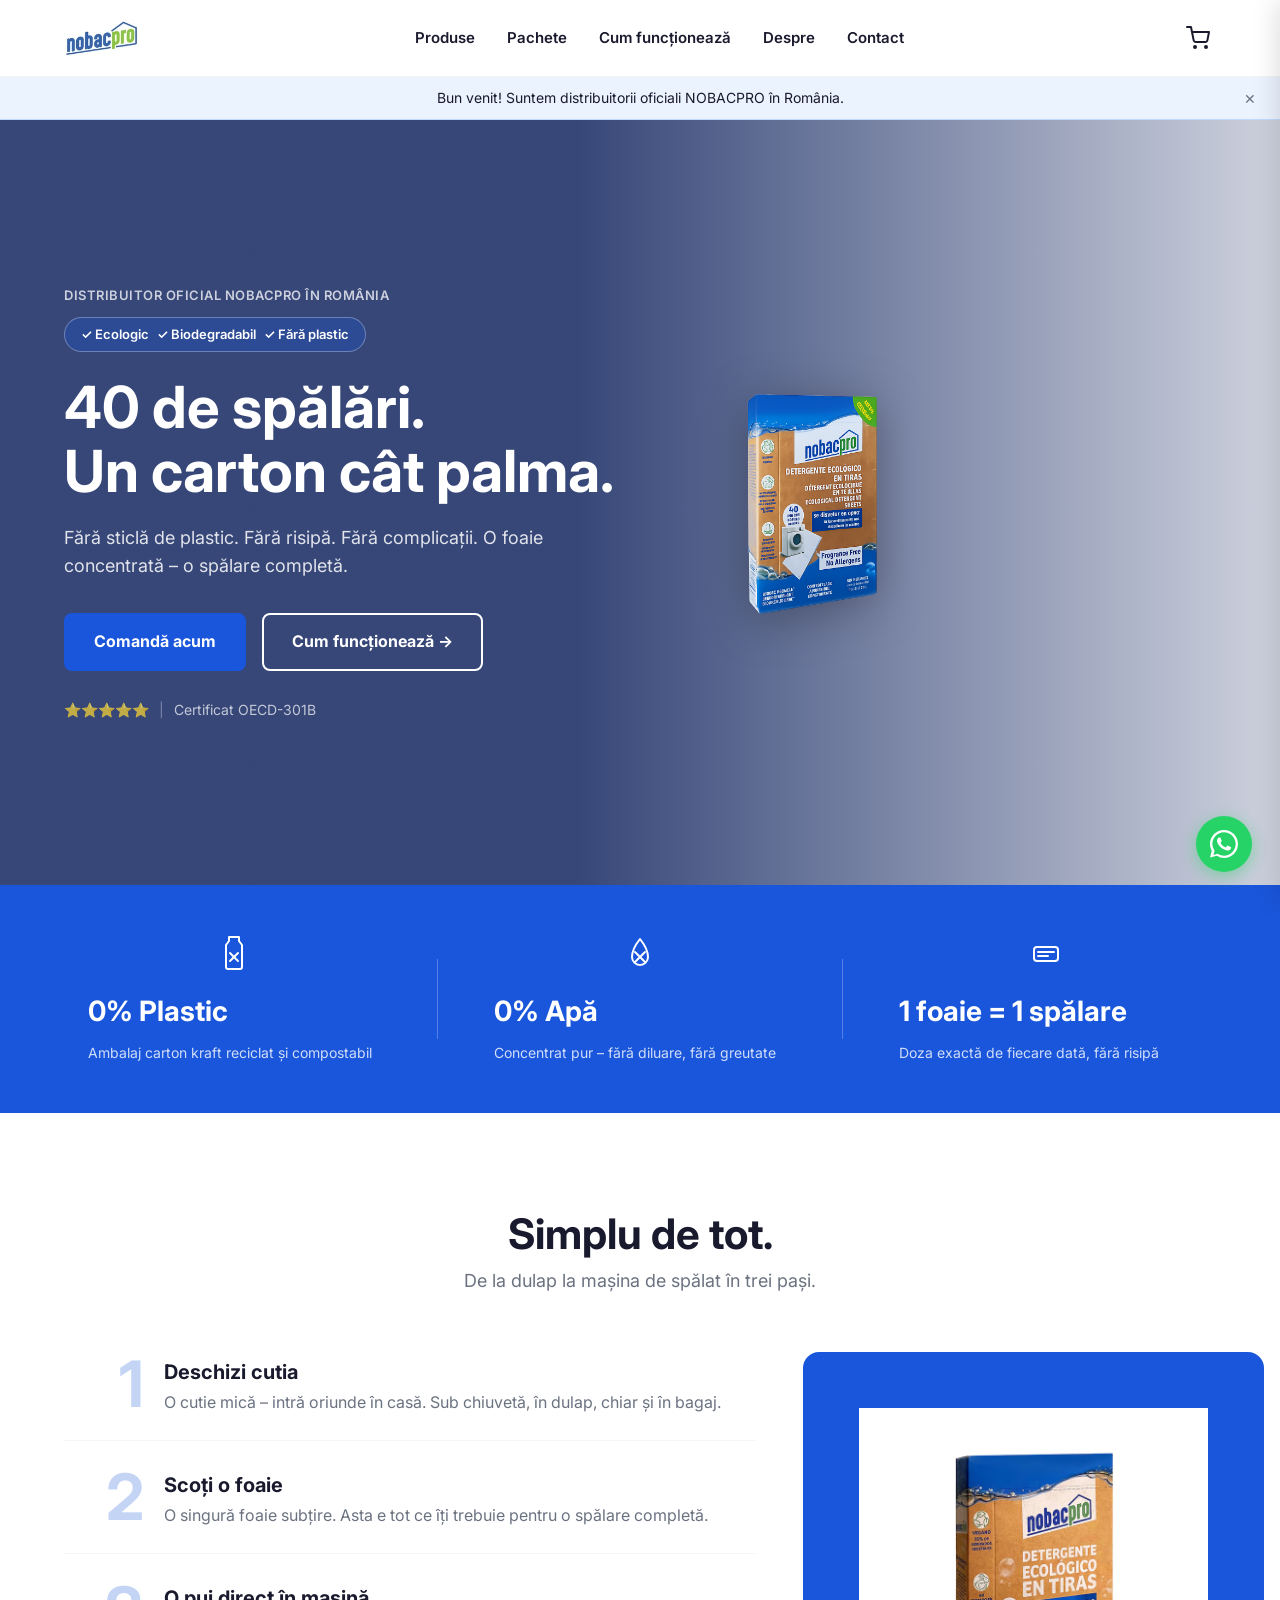
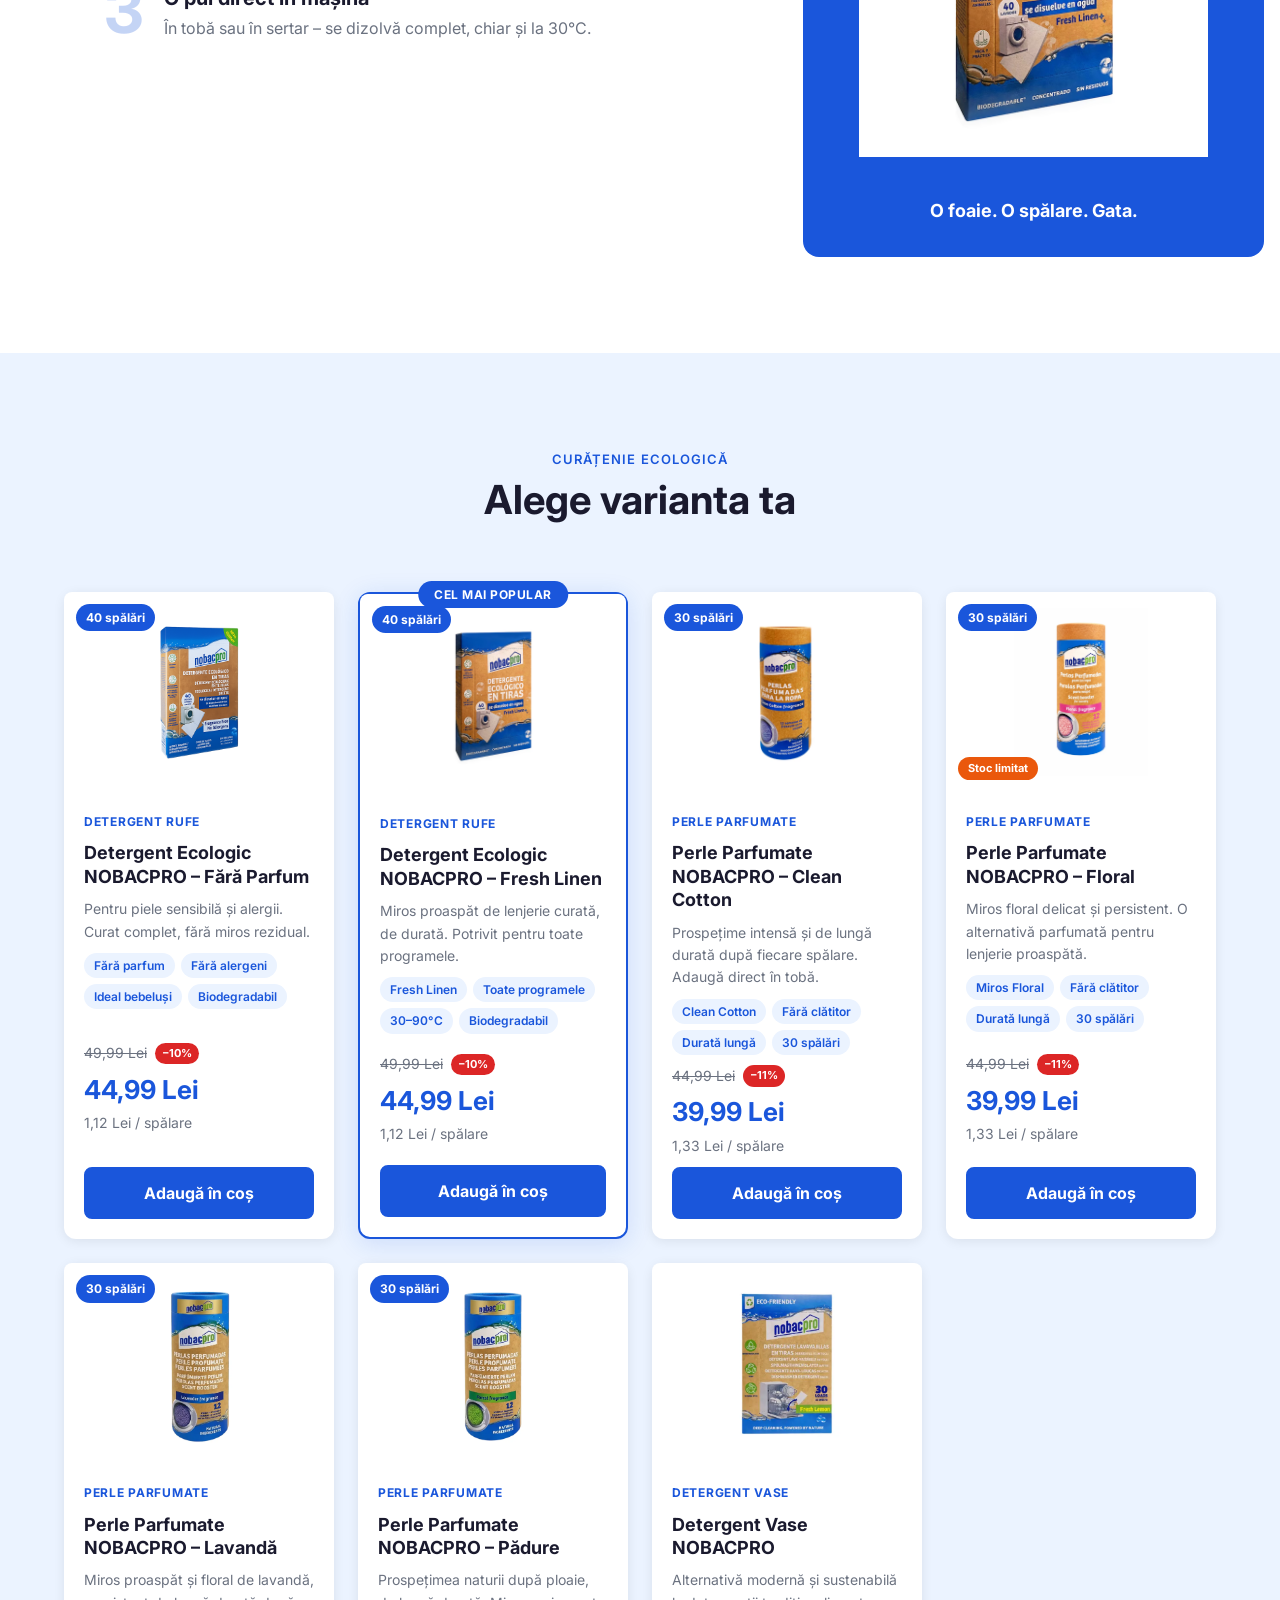
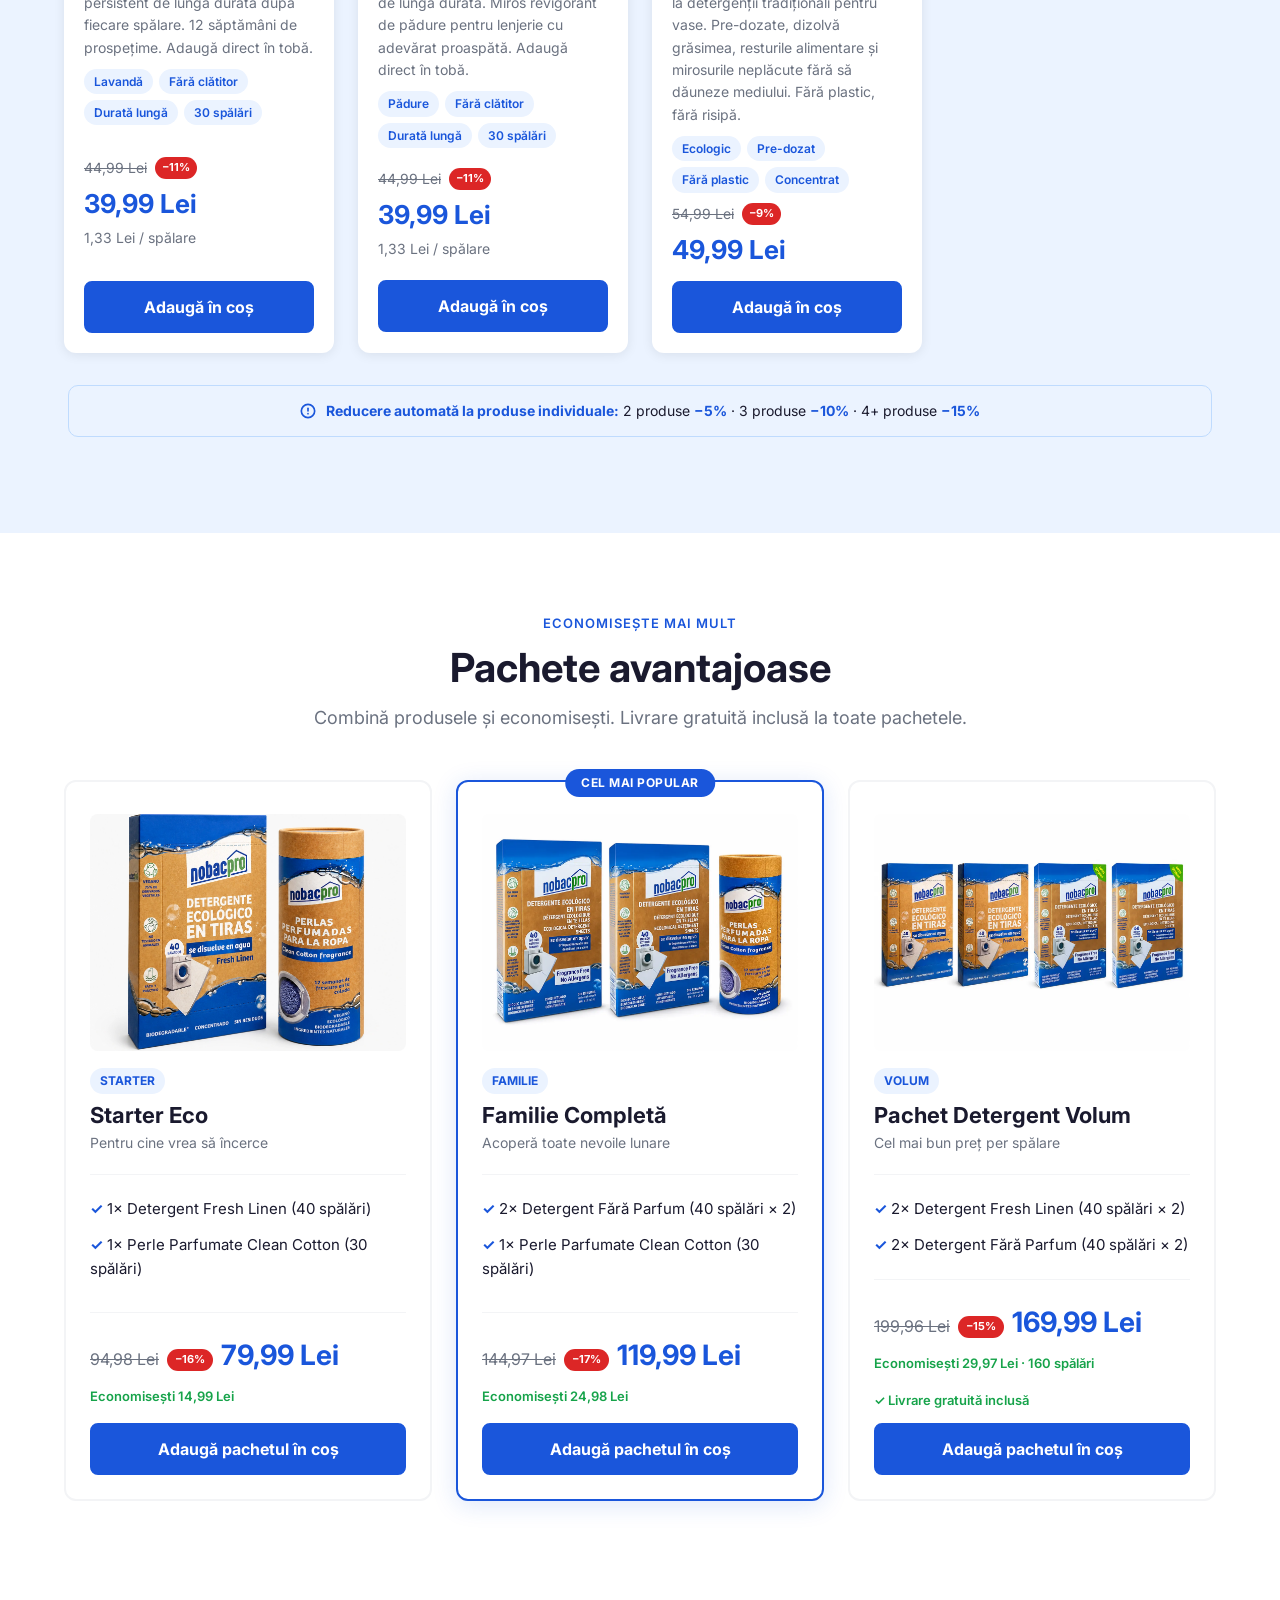
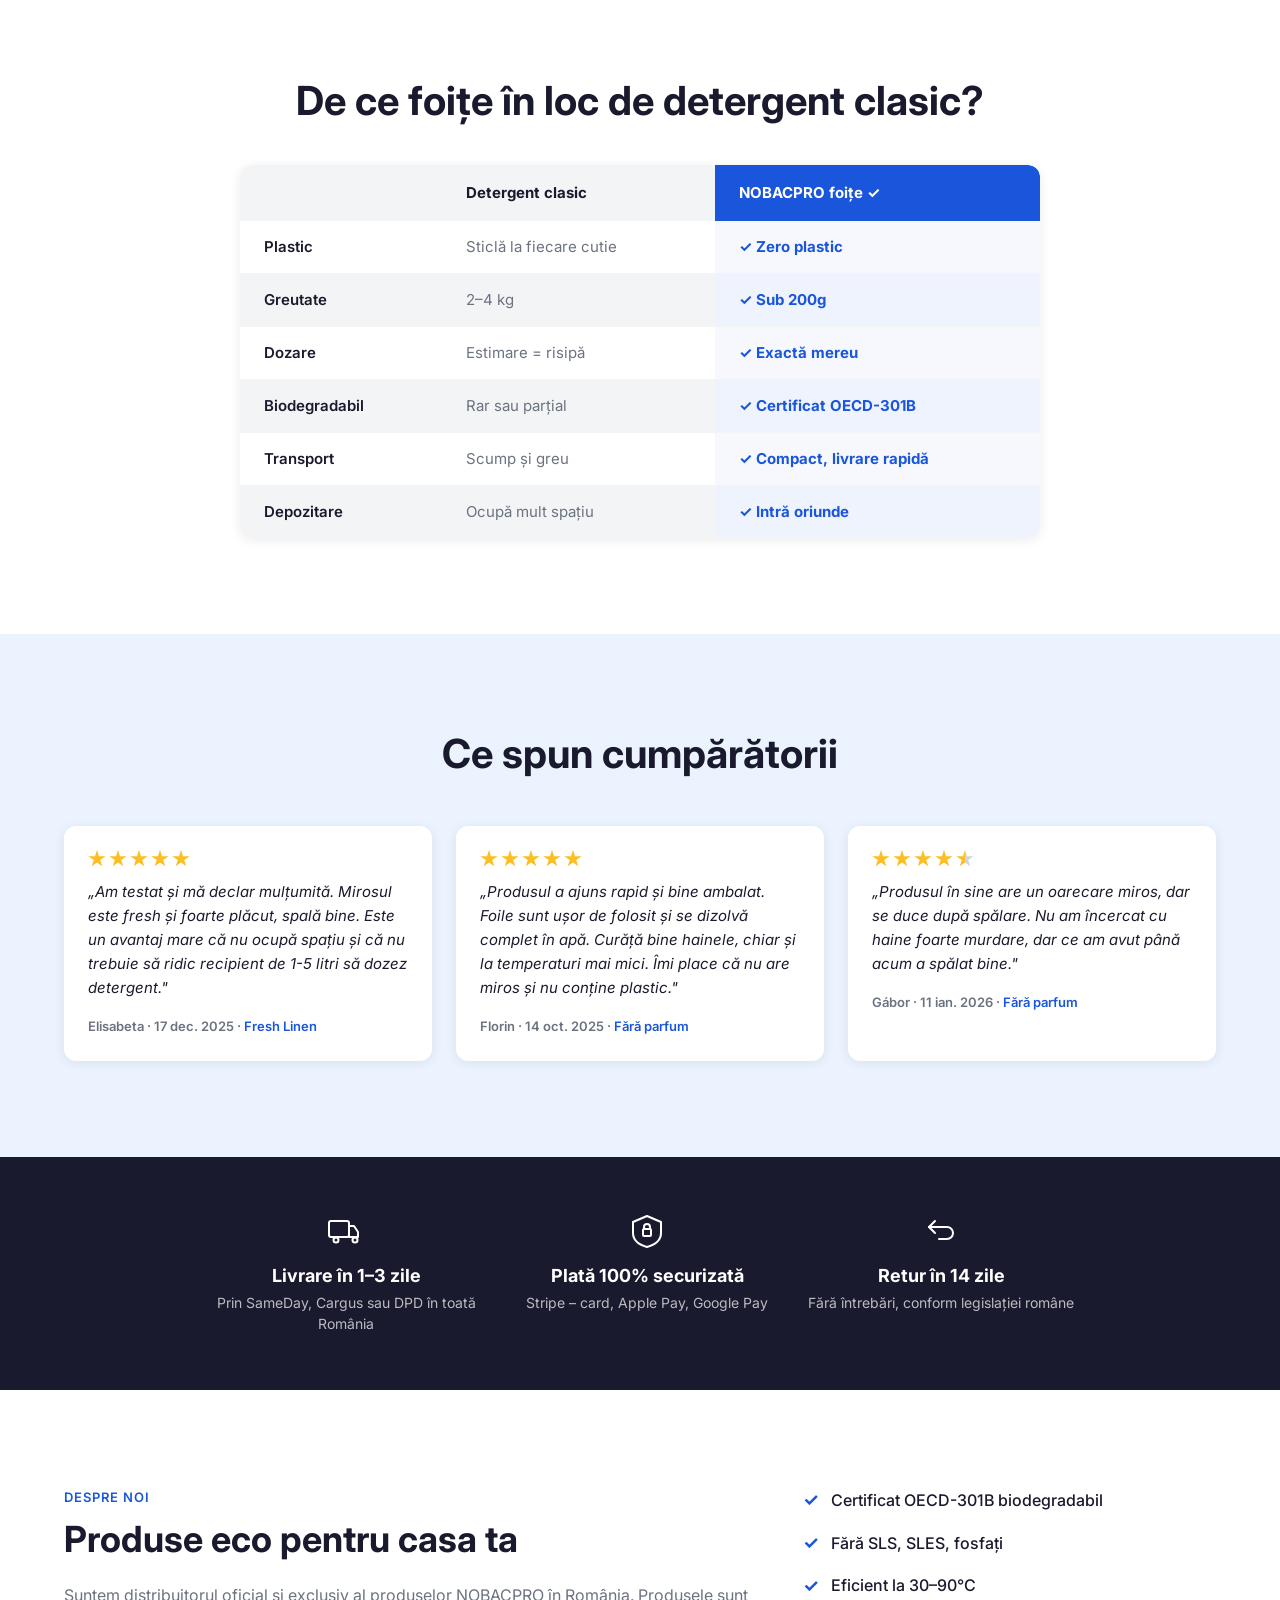
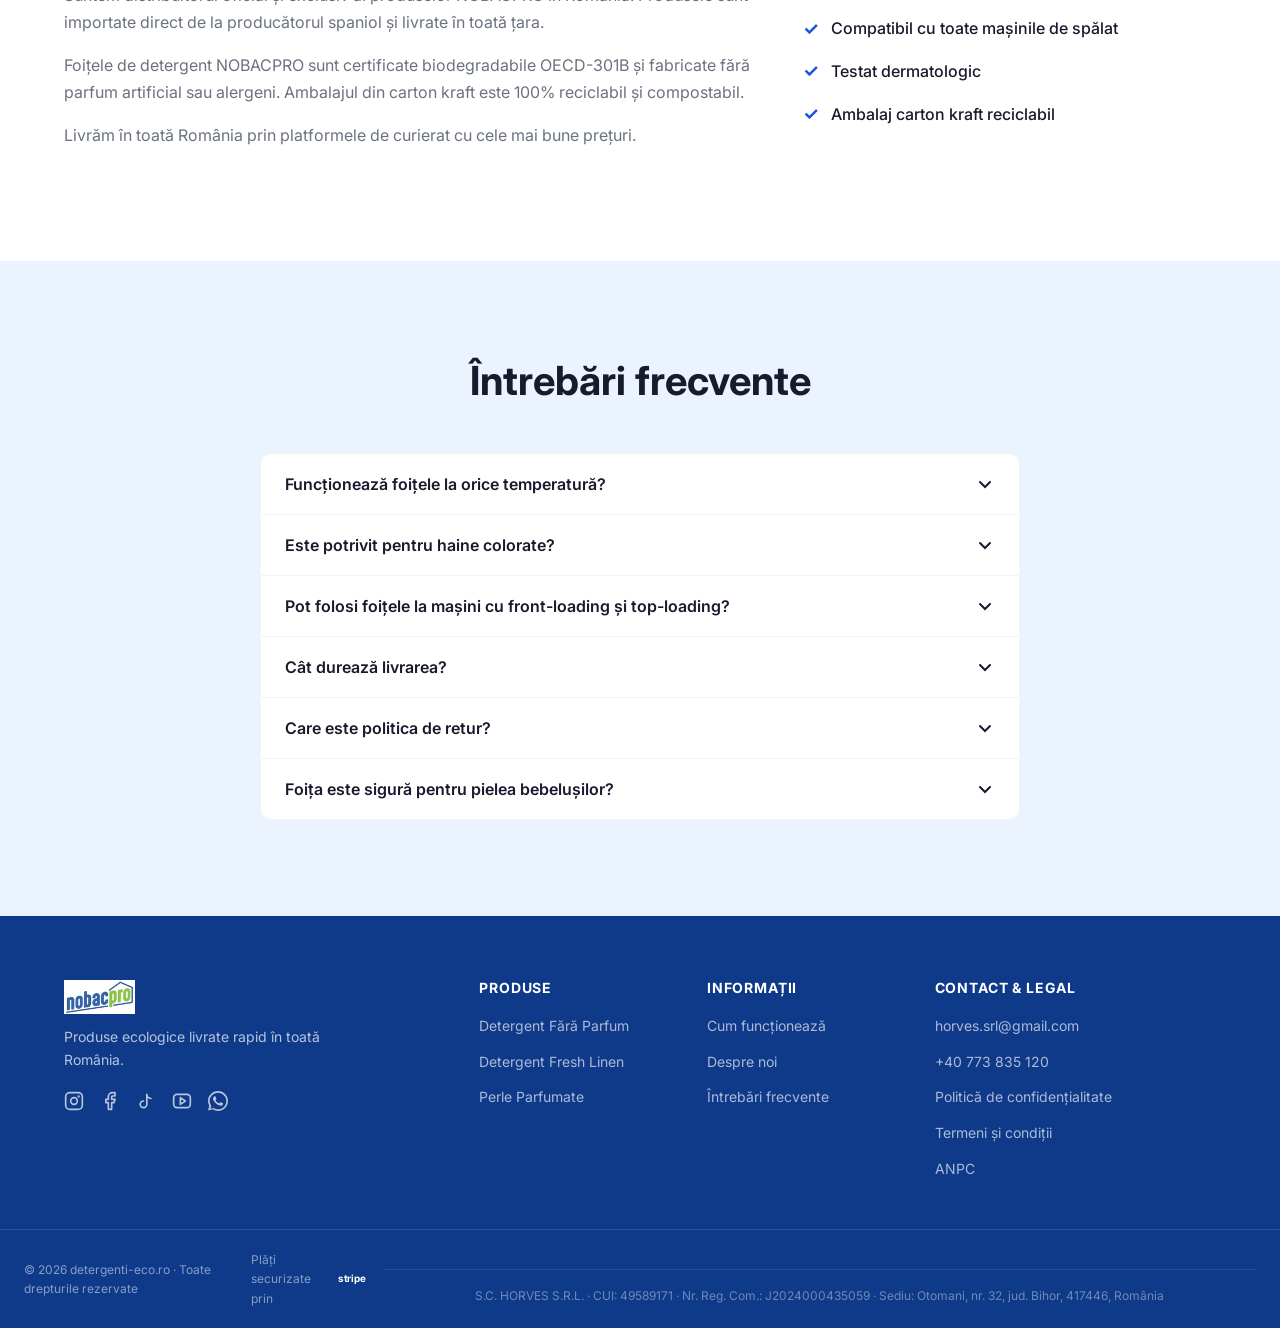
==== commit 44ef5e27: "test product fix" ====
--- a/index.html
+++ b/index.html
@@ -374,6 +374,7 @@
       <!-- Card 5 — TODO: replace /assets/product-3.avif with perle-lavanda.jpg when uncle provides photo -->
       <article class="product-card" data-id="prod_5">
         <div class="card-image-wrap">
+          <span class="card-badge" style="background:var(--blue)">30 spălări</span>
           <img src="/assets/product-5.webp" alt="Perle Parfumate NOBACPRO Lavandă" loading="lazy">
         </div>
         <div class="card-body">
@@ -404,6 +405,7 @@
       <!-- Card 6 — TODO: replace /assets/product-3.avif with perle-padure.jpg when uncle provides photo -->
       <article class="product-card" data-id="prod_6">
         <div class="card-image-wrap">
+          <span class="card-badge" style="background:var(--blue)">30 spălări</span>
           <img src="/assets/product-6.webp" alt="Perle Parfumate NOBACPRO Pădure" loading="lazy">
         </div>
         <div class="card-body">
@@ -830,7 +832,7 @@
             🏠 Acasă (curier)
           </button>
           <button type="button" id="delivery-easybox-btn" class="delivery-btn" onclick="setDeliveryType('easybox')">
-            📦 Easybox (locker)
+            📦 Ridicare din punct
           </button>
         </div>
       </div>
--- a/site.css
+++ b/site.css
@@ -1,3 +1,5 @@
+[hidden] { display: none !important; }
+
 /* ============================================================
    CSS CUSTOM PROPERTIES
    ============================================================ */
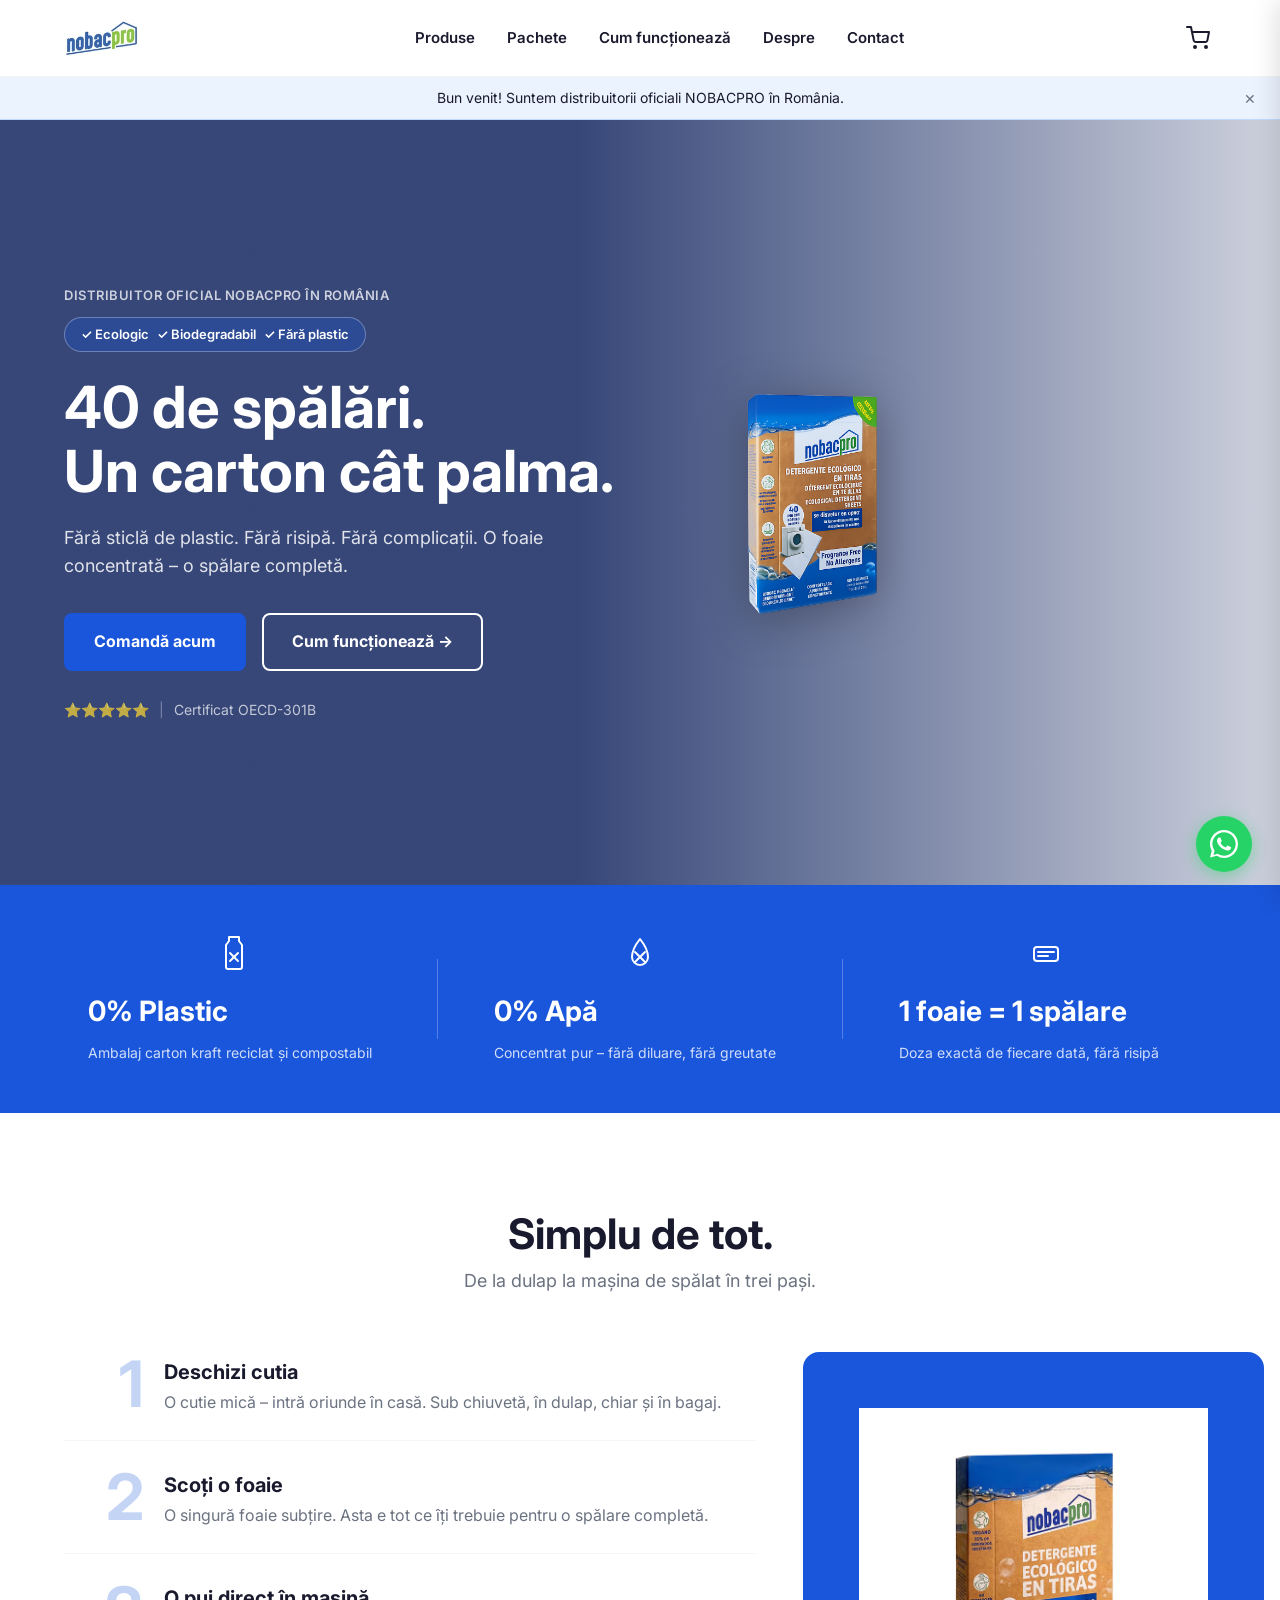
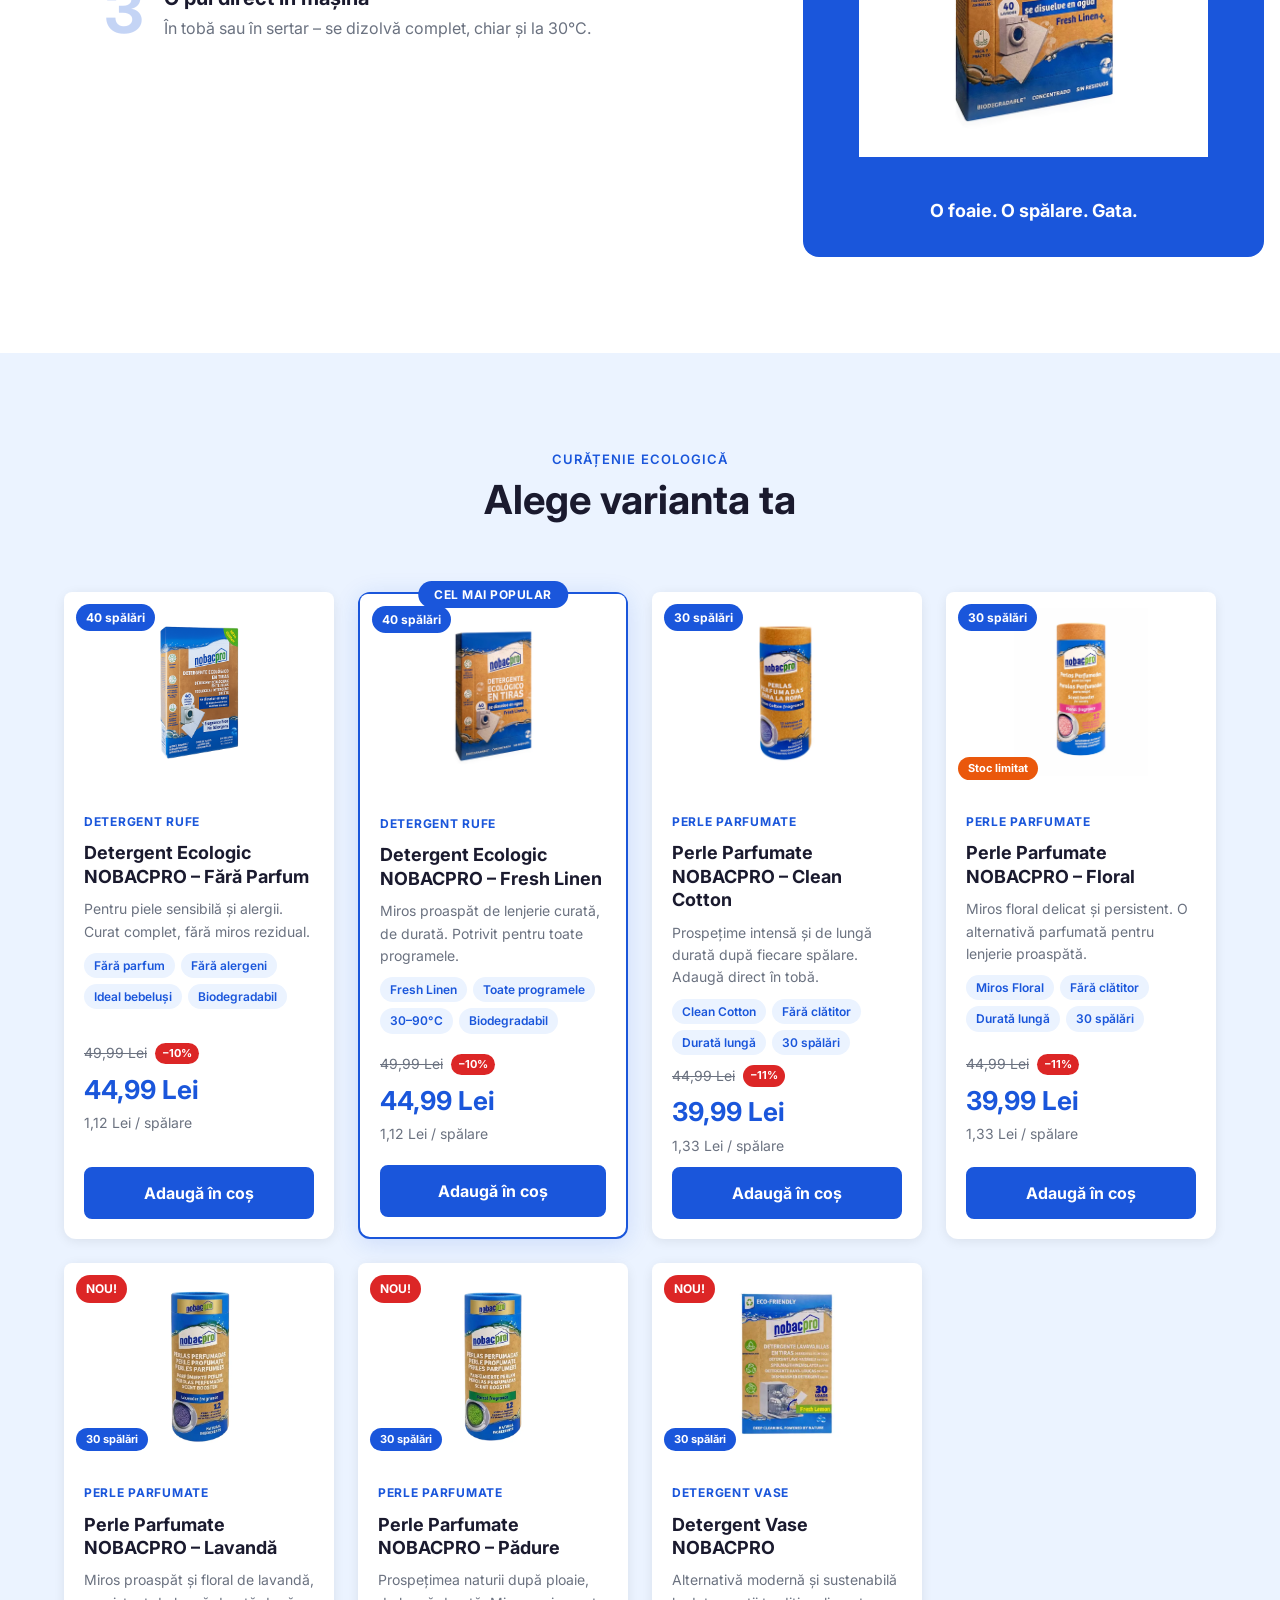
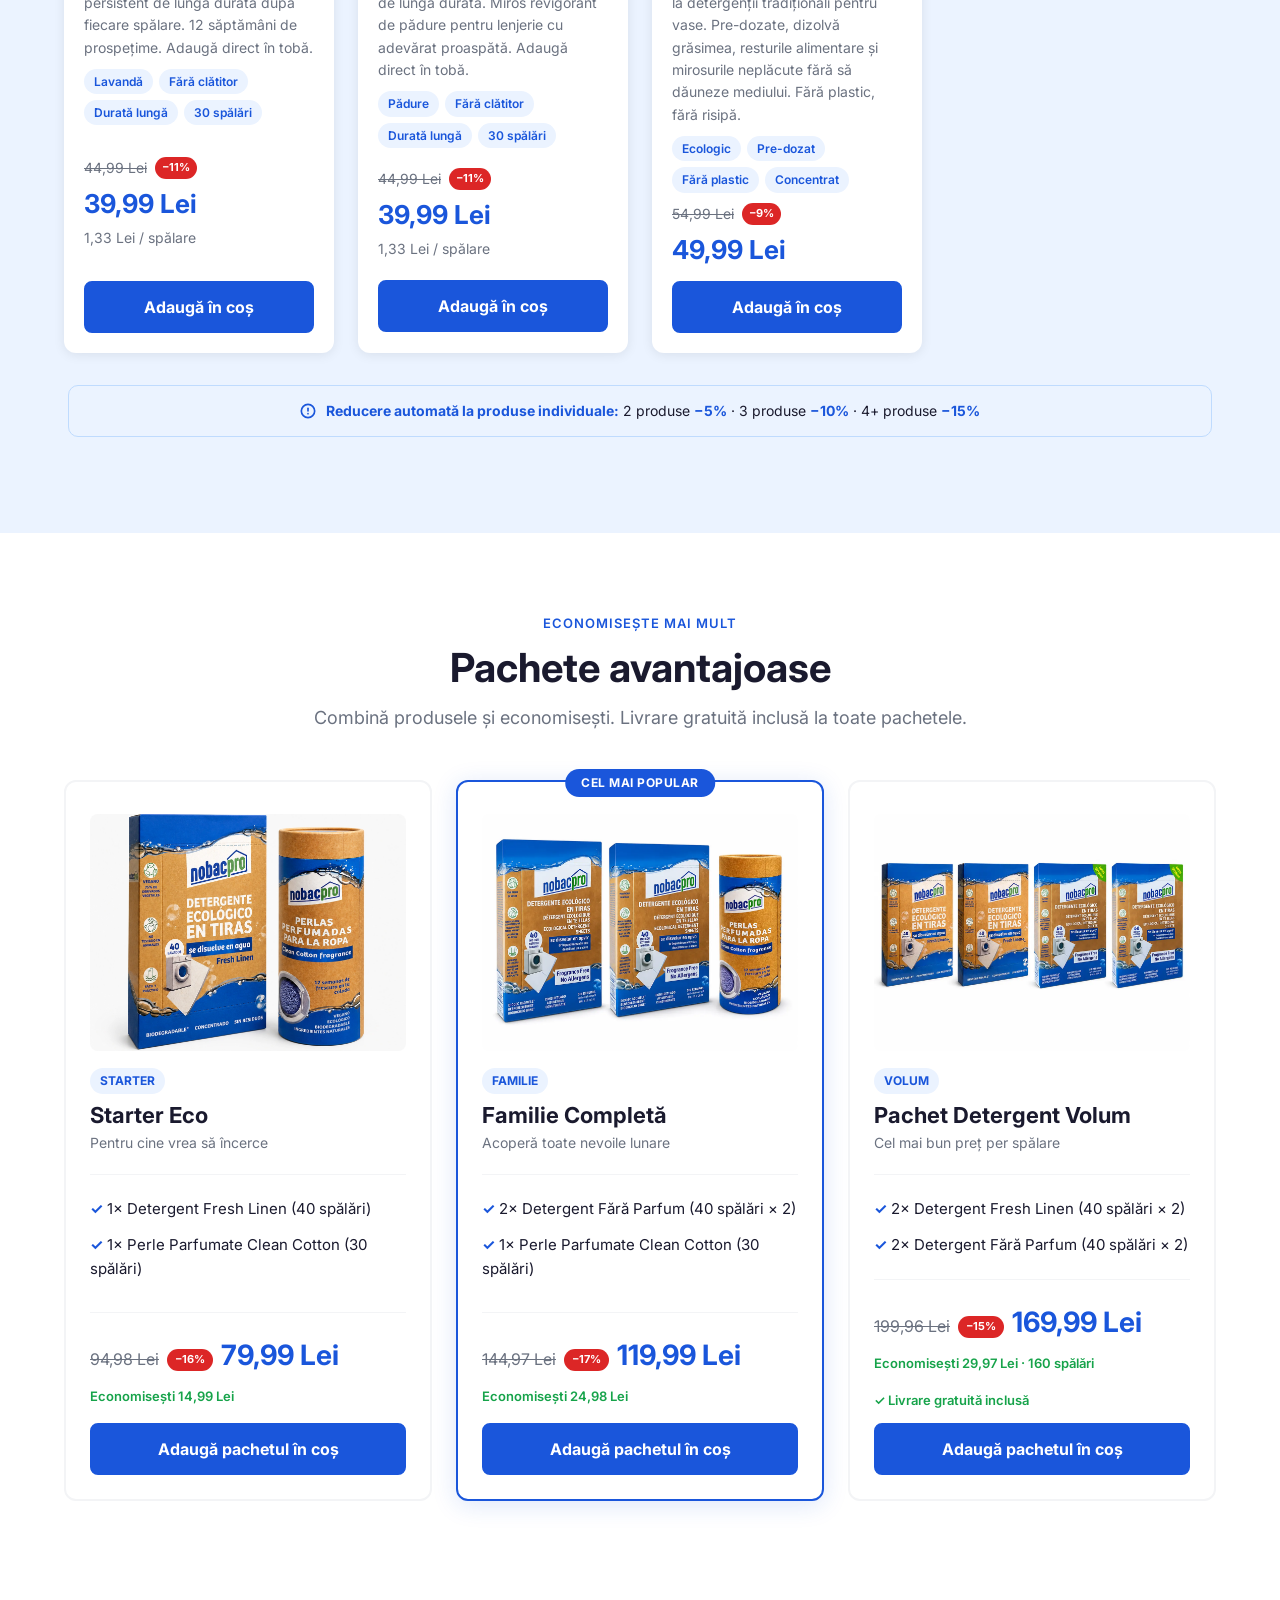
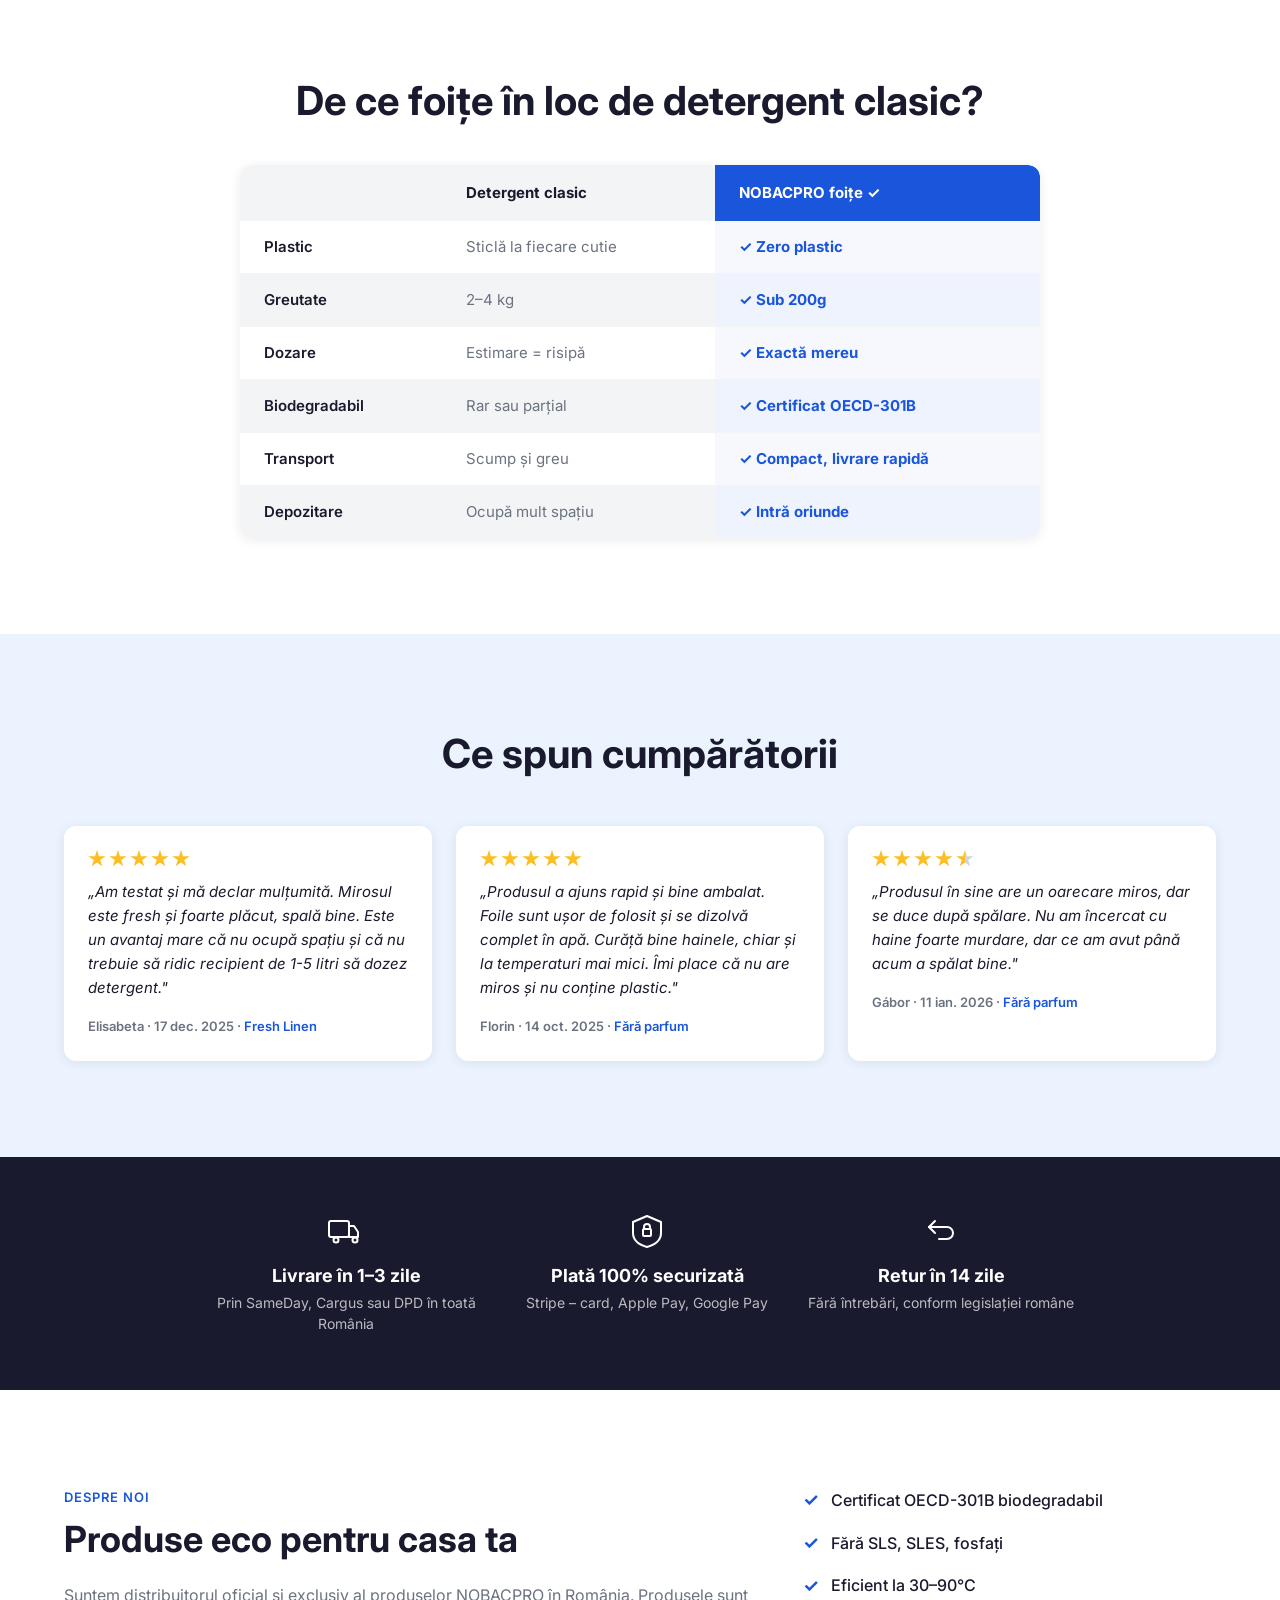
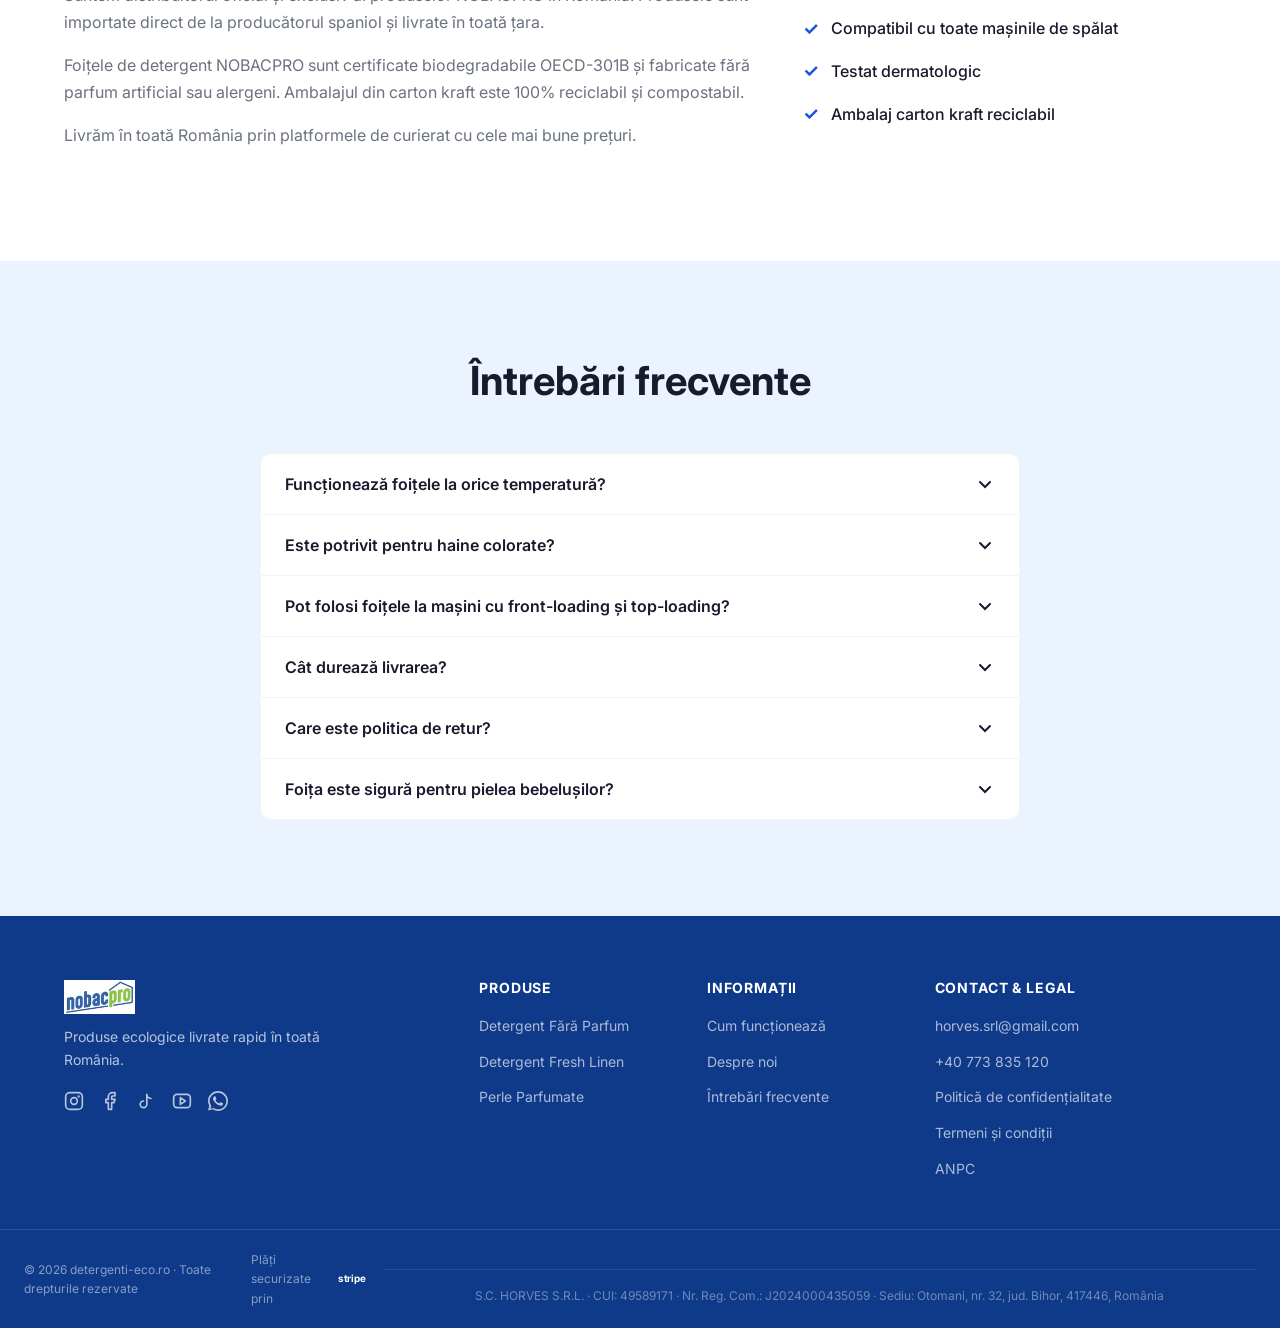
==== commit 1dcc67d5: "courier updates, nou" ====
--- a/index.html
+++ b/index.html
@@ -374,7 +374,8 @@
       <!-- Card 5 — TODO: replace /assets/product-3.avif with perle-lavanda.jpg when uncle provides photo -->
       <article class="product-card" data-id="prod_5">
         <div class="card-image-wrap">
-          <span class="card-badge" style="background:var(--blue)">30 spălări</span>
+          <span class="card-badge" style="background:#dc2626">NOU!</span>
+          <span class="card-badge stock-badge" style="background:var(--blue)">30 spălări</span>
           <img src="/assets/product-5.webp" alt="Perle Parfumate NOBACPRO Lavandă" loading="lazy">
         </div>
         <div class="card-body">
@@ -405,7 +406,8 @@
       <!-- Card 6 — TODO: replace /assets/product-3.avif with perle-padure.jpg when uncle provides photo -->
       <article class="product-card" data-id="prod_6">
         <div class="card-image-wrap">
-          <span class="card-badge" style="background:var(--blue)">30 spălări</span>
+          <span class="card-badge" style="background:#dc2626">NOU!</span>
+          <span class="card-badge stock-badge" style="background:var(--blue)">30 spălări</span>
           <img src="/assets/product-6.webp" alt="Perle Parfumate NOBACPRO Pădure" loading="lazy">
         </div>
         <div class="card-body">
@@ -437,6 +439,8 @@
       <!-- TODO: confirm price (44,99 Lei) with uncle before launch -->
       <article class="product-card" data-id="prod_7">
         <div class="card-image-wrap">
+          <span class="card-badge" style="background:#dc2626">NOU!</span>
+          <span class="card-badge stock-badge" style="background:var(--blue)">30 spălări</span>
           <img src="/assets/product-7.webp" alt="Benzi Detergent Vase NOBACPRO" loading="lazy">
         </div>
         <div class="card-body">
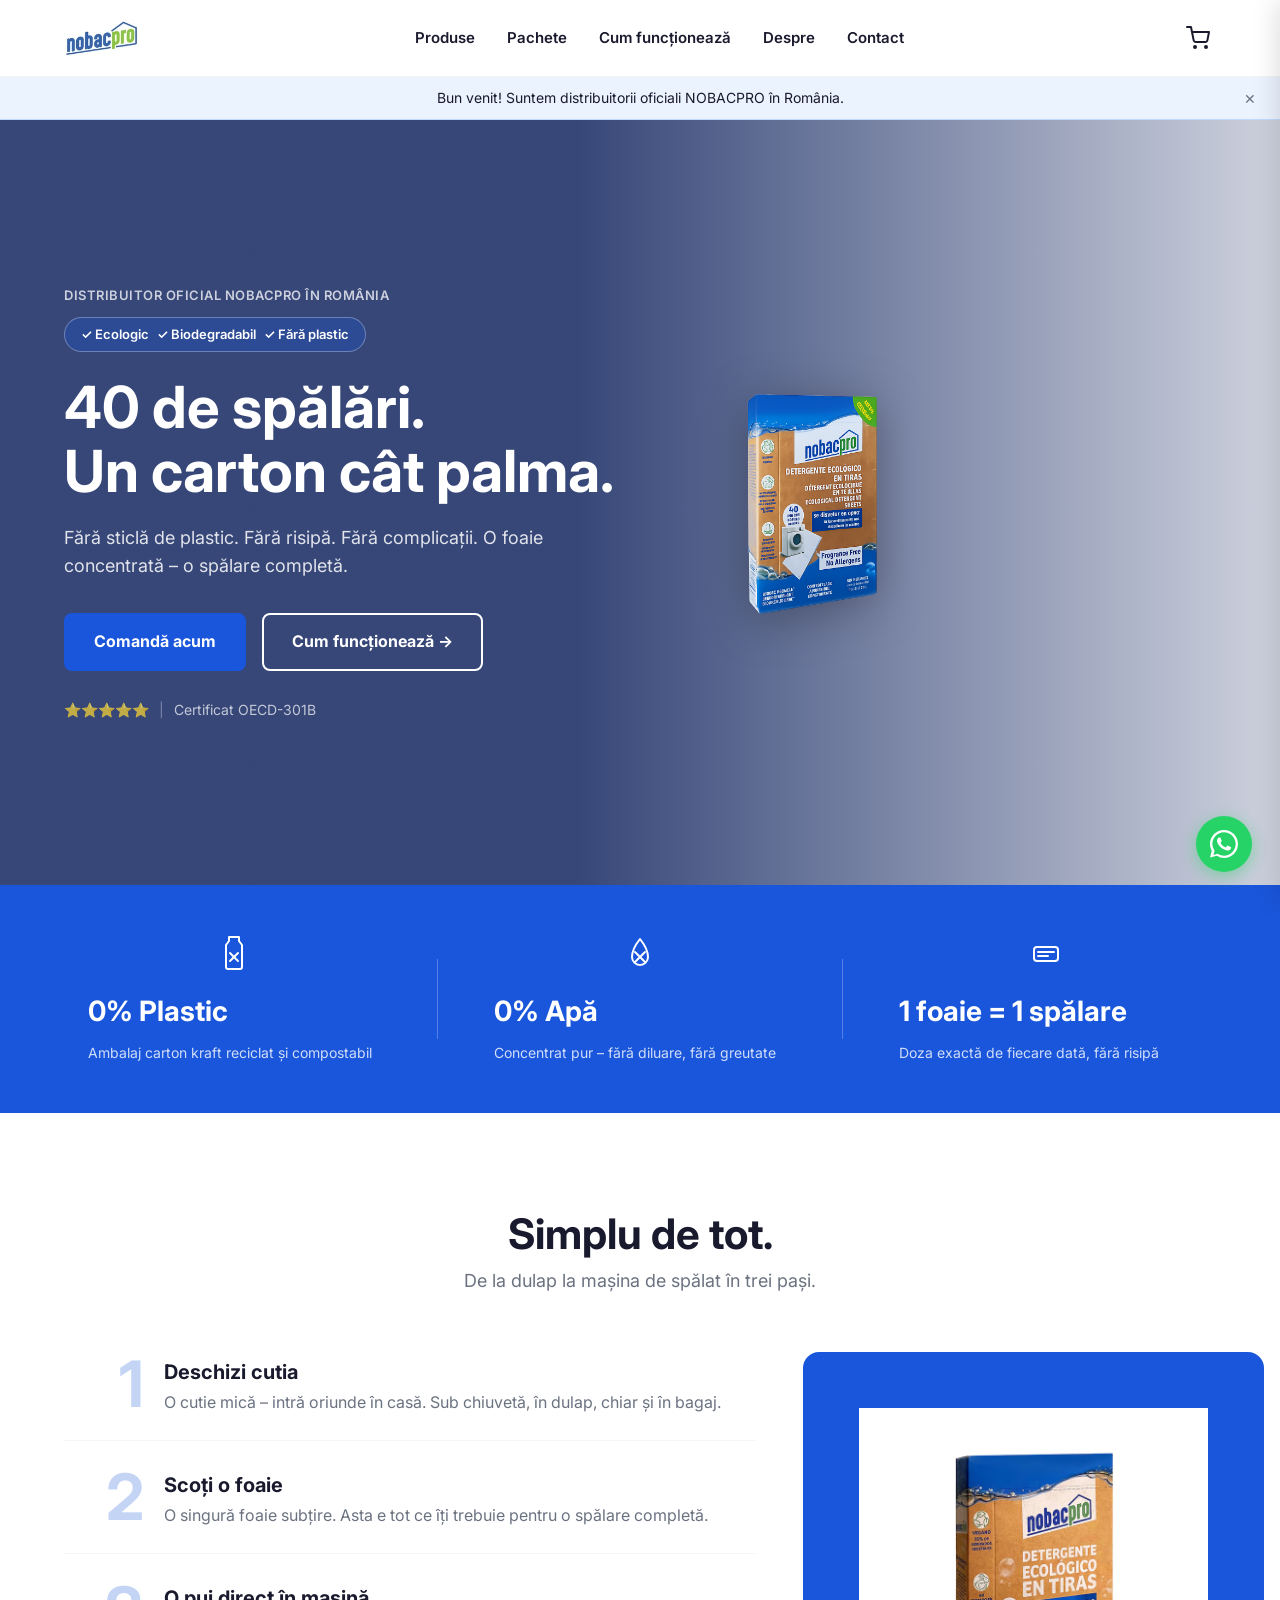
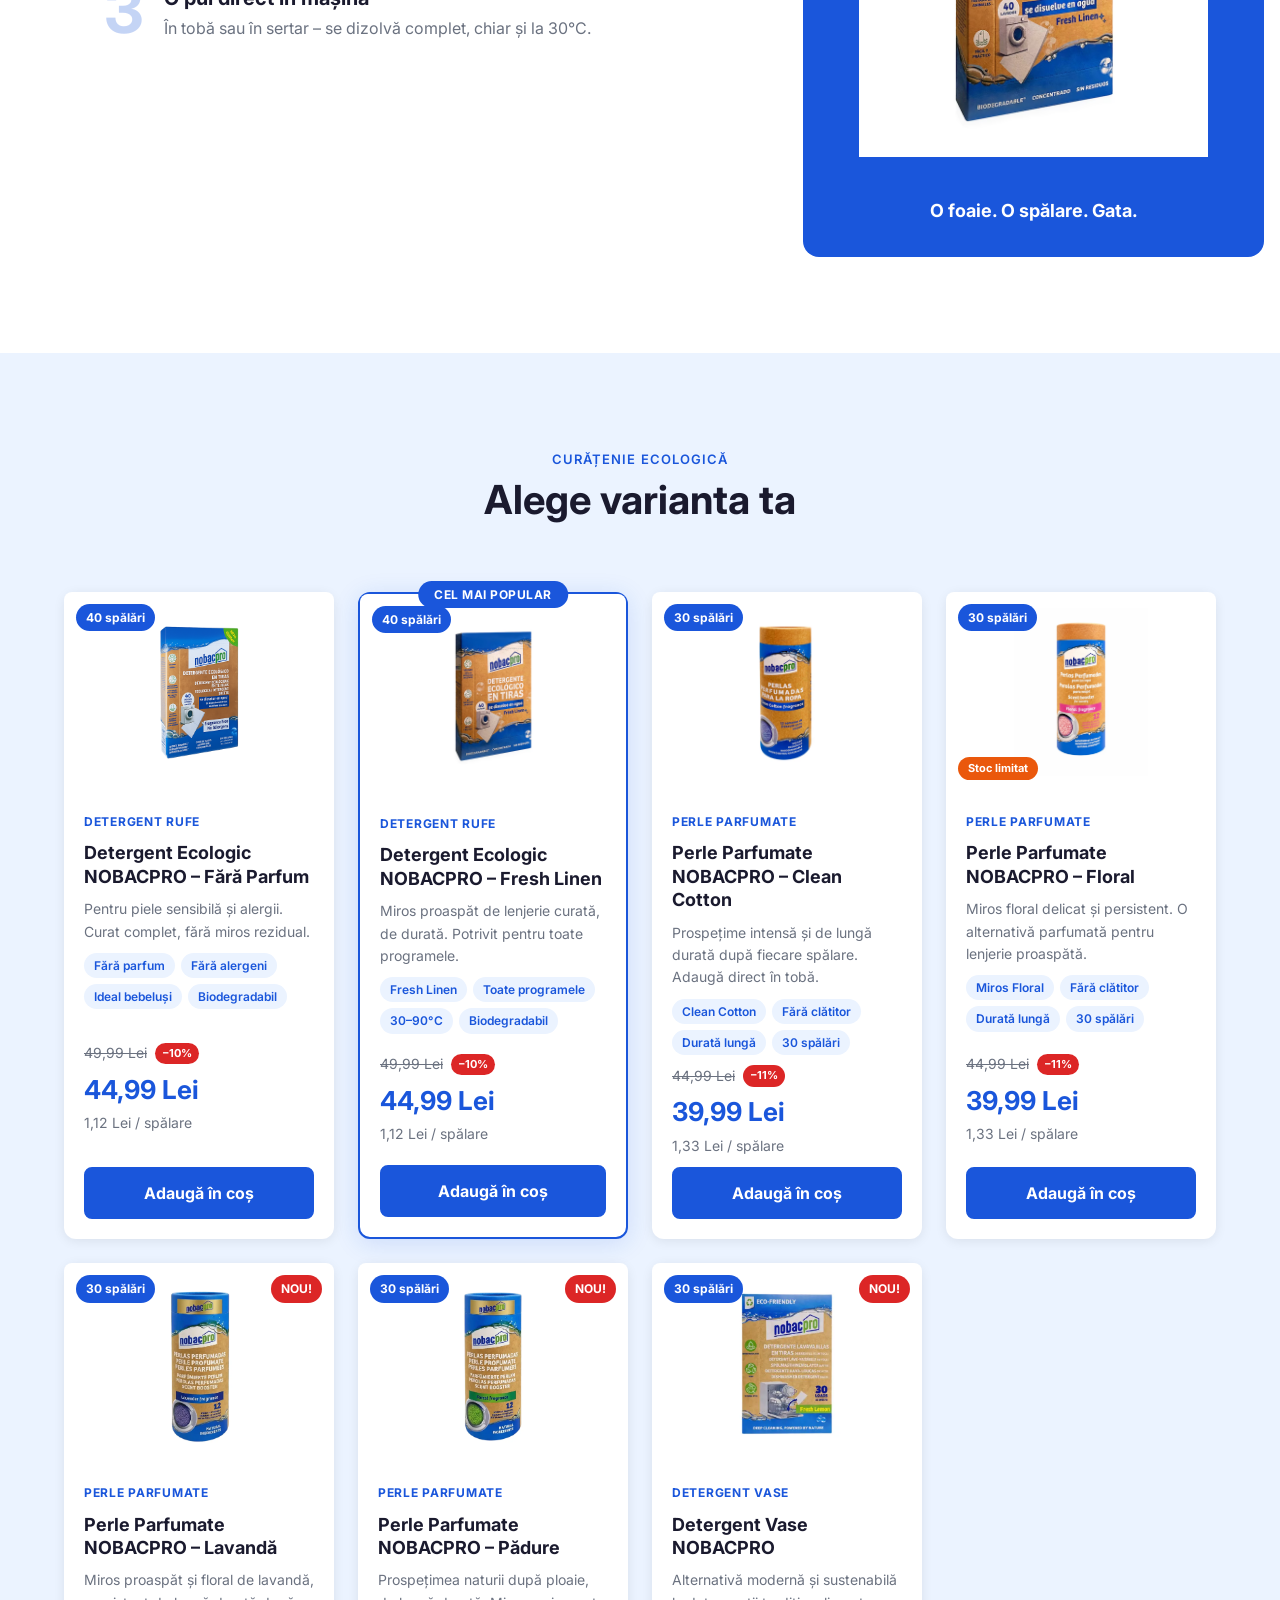
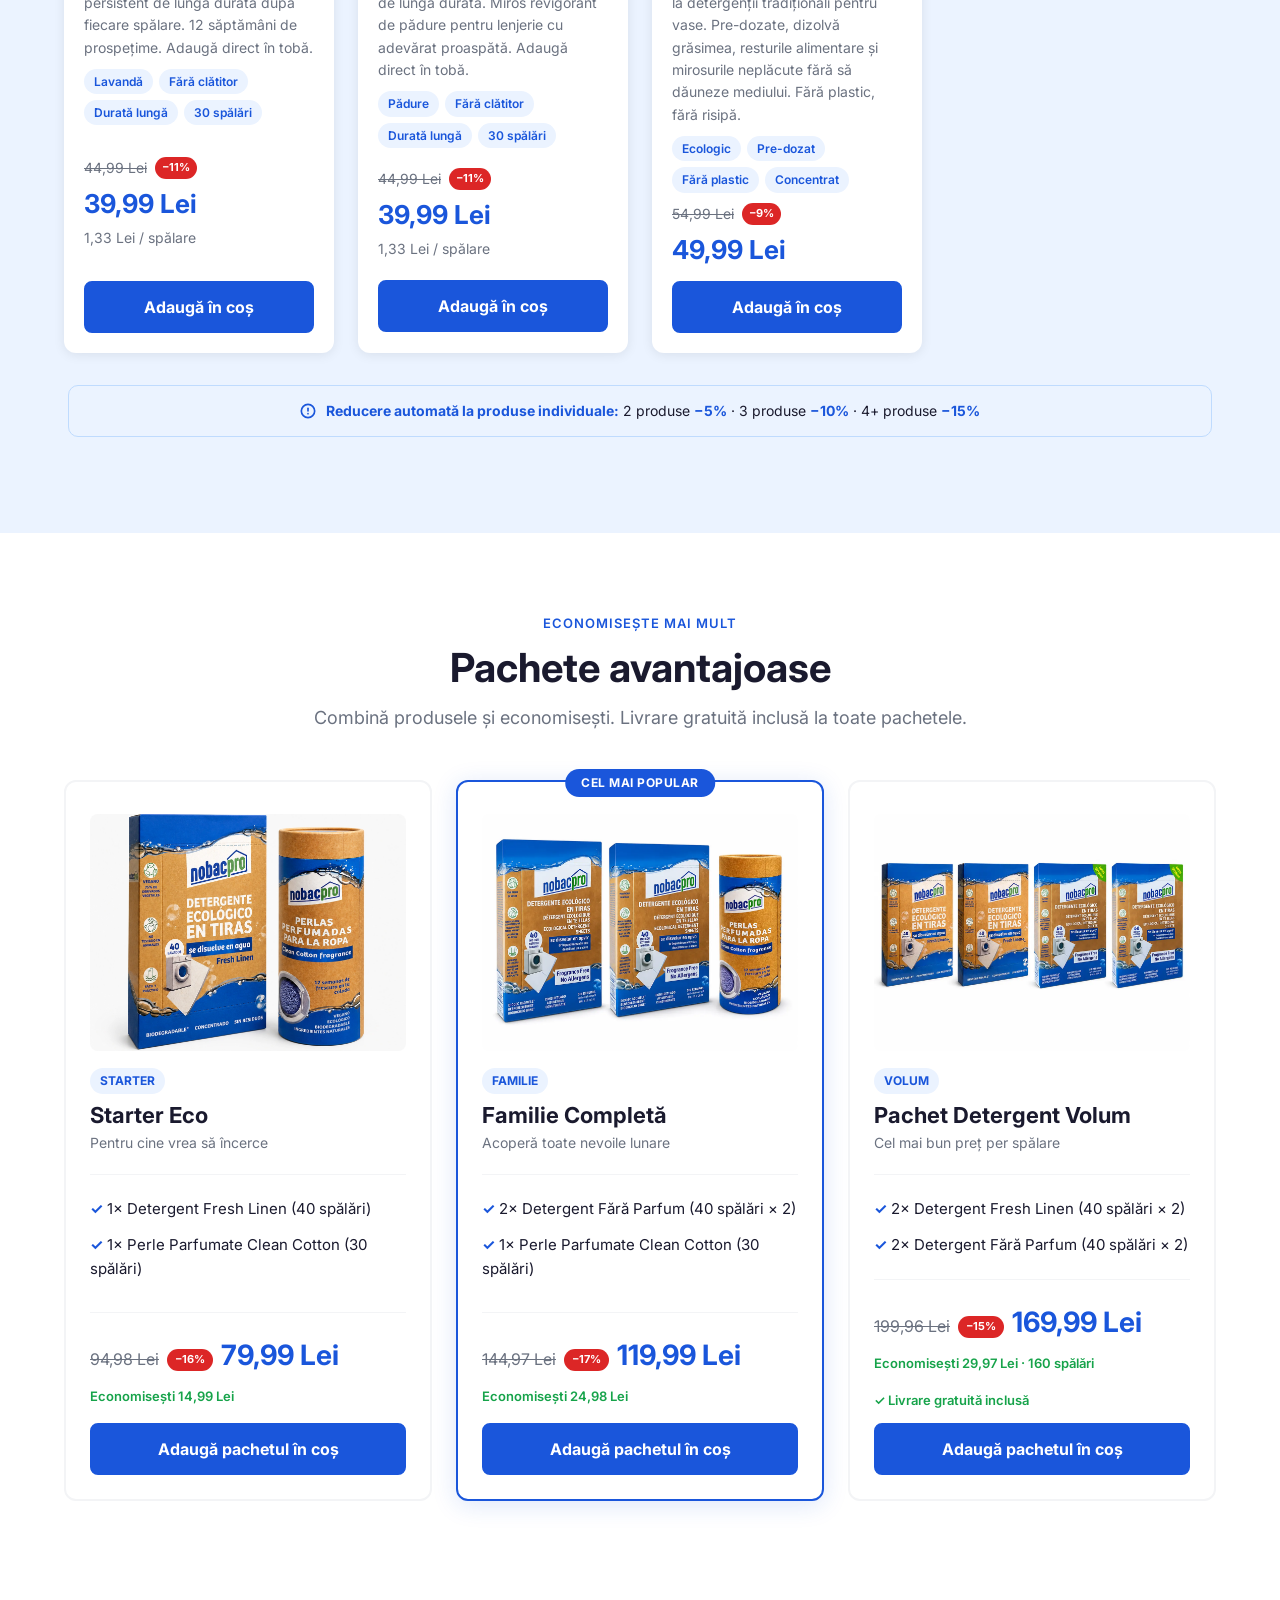
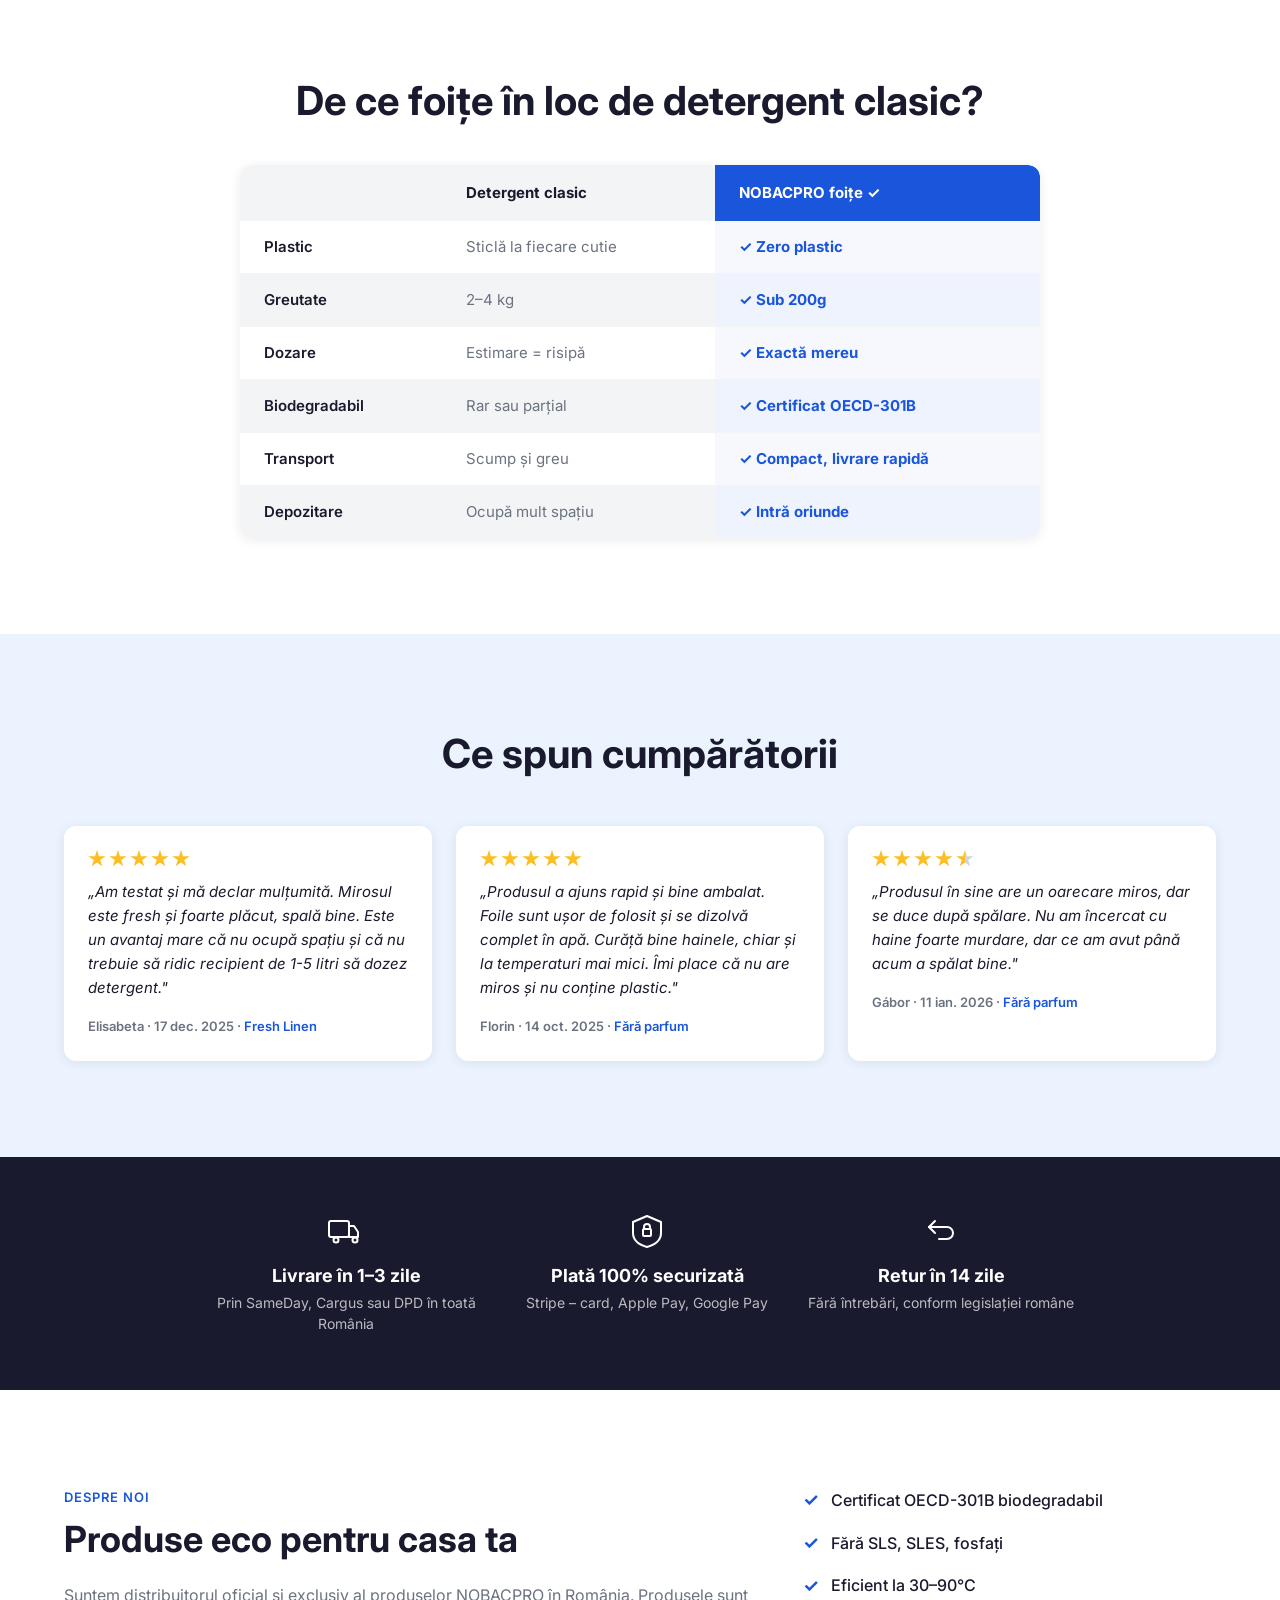
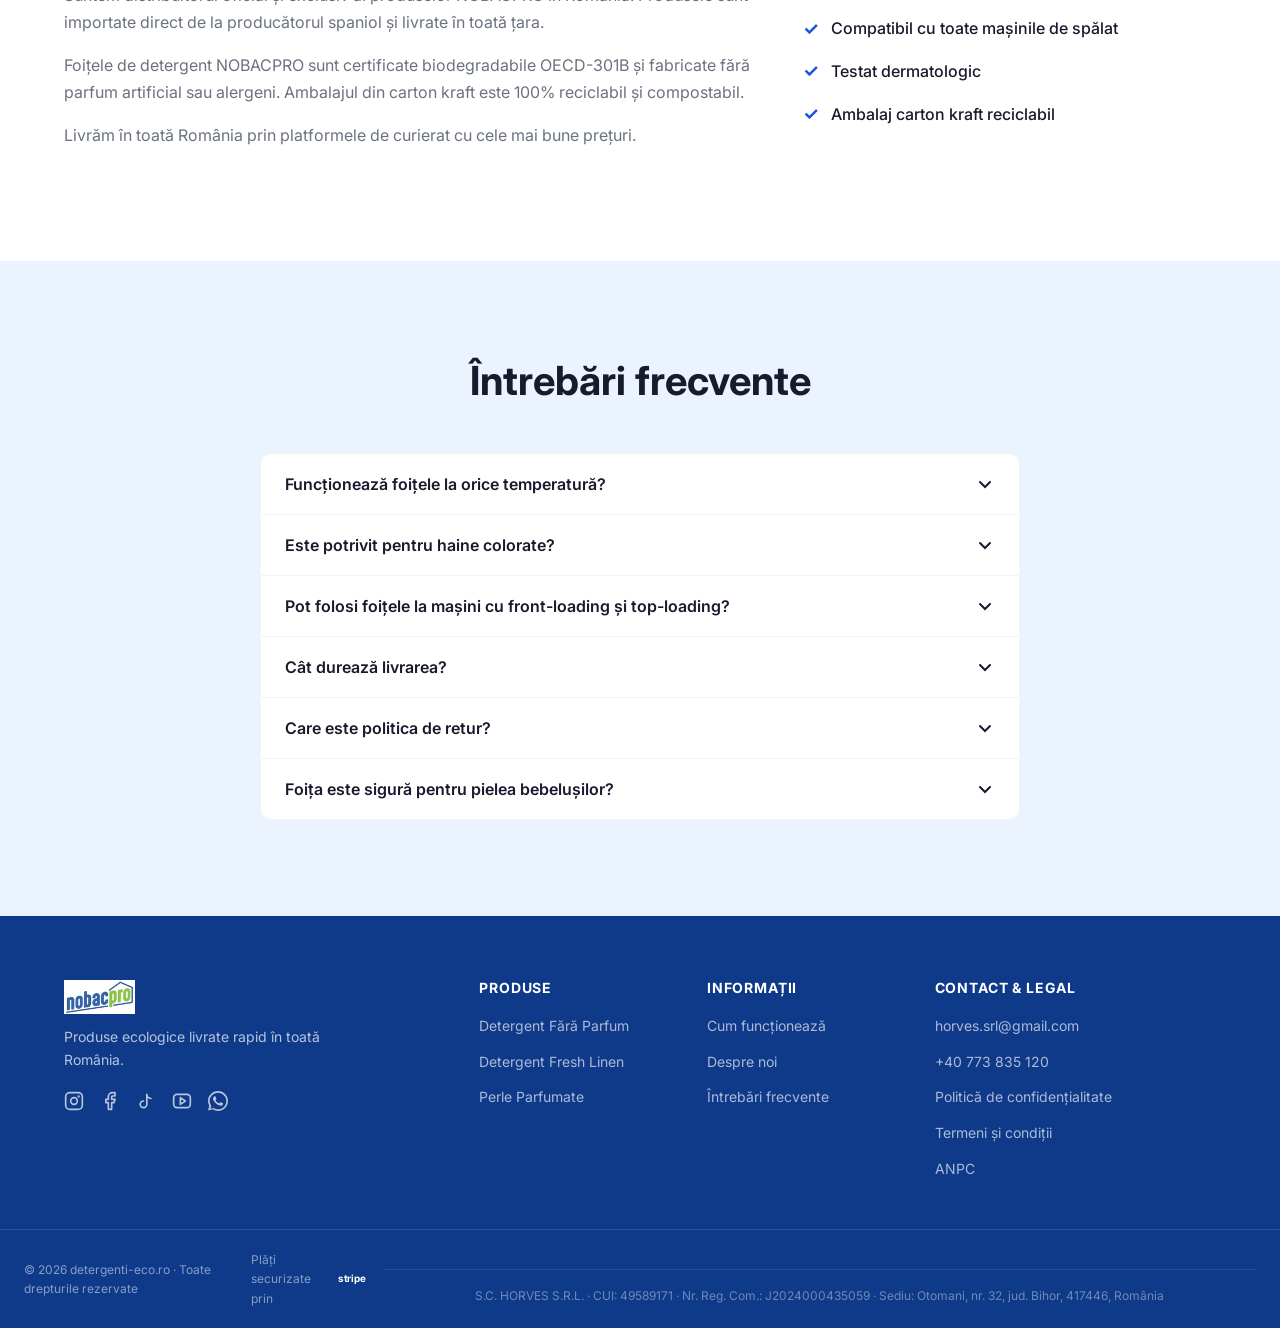
==== commit b6a81c8b: "badges fix" ====
--- a/index.html
+++ b/index.html
@@ -374,8 +374,8 @@
       <!-- Card 5 — TODO: replace /assets/product-3.avif with perle-lavanda.jpg when uncle provides photo -->
       <article class="product-card" data-id="prod_5">
         <div class="card-image-wrap">
-          <span class="card-badge" style="background:#dc2626">NOU!</span>
-          <span class="card-badge stock-badge" style="background:var(--blue)">30 spălări</span>
+          <span class="card-badge" style="background:var(--blue)">30 spălări</span>
+          <span class="card-badge" style="background:#dc2626; left:auto; right:12px">NOU!</span>
           <img src="/assets/product-5.webp" alt="Perle Parfumate NOBACPRO Lavandă" loading="lazy">
         </div>
         <div class="card-body">
@@ -406,8 +406,8 @@
       <!-- Card 6 — TODO: replace /assets/product-3.avif with perle-padure.jpg when uncle provides photo -->
       <article class="product-card" data-id="prod_6">
         <div class="card-image-wrap">
-          <span class="card-badge" style="background:#dc2626">NOU!</span>
-          <span class="card-badge stock-badge" style="background:var(--blue)">30 spălări</span>
+          <span class="card-badge" style="background:var(--blue)">30 spălări</span>
+          <span class="card-badge" style="background:#dc2626; left:auto; right:12px">NOU!</span>
           <img src="/assets/product-6.webp" alt="Perle Parfumate NOBACPRO Pădure" loading="lazy">
         </div>
         <div class="card-body">
@@ -439,8 +439,8 @@
       <!-- TODO: confirm price (44,99 Lei) with uncle before launch -->
       <article class="product-card" data-id="prod_7">
         <div class="card-image-wrap">
-          <span class="card-badge" style="background:#dc2626">NOU!</span>
-          <span class="card-badge stock-badge" style="background:var(--blue)">30 spălări</span>
+          <span class="card-badge" style="background:var(--blue)">30 spălări</span>
+          <span class="card-badge" style="background:#dc2626; left:auto; right:12px">NOU!</span>
           <img src="/assets/product-7.webp" alt="Benzi Detergent Vase NOBACPRO" loading="lazy">
         </div>
         <div class="card-body">
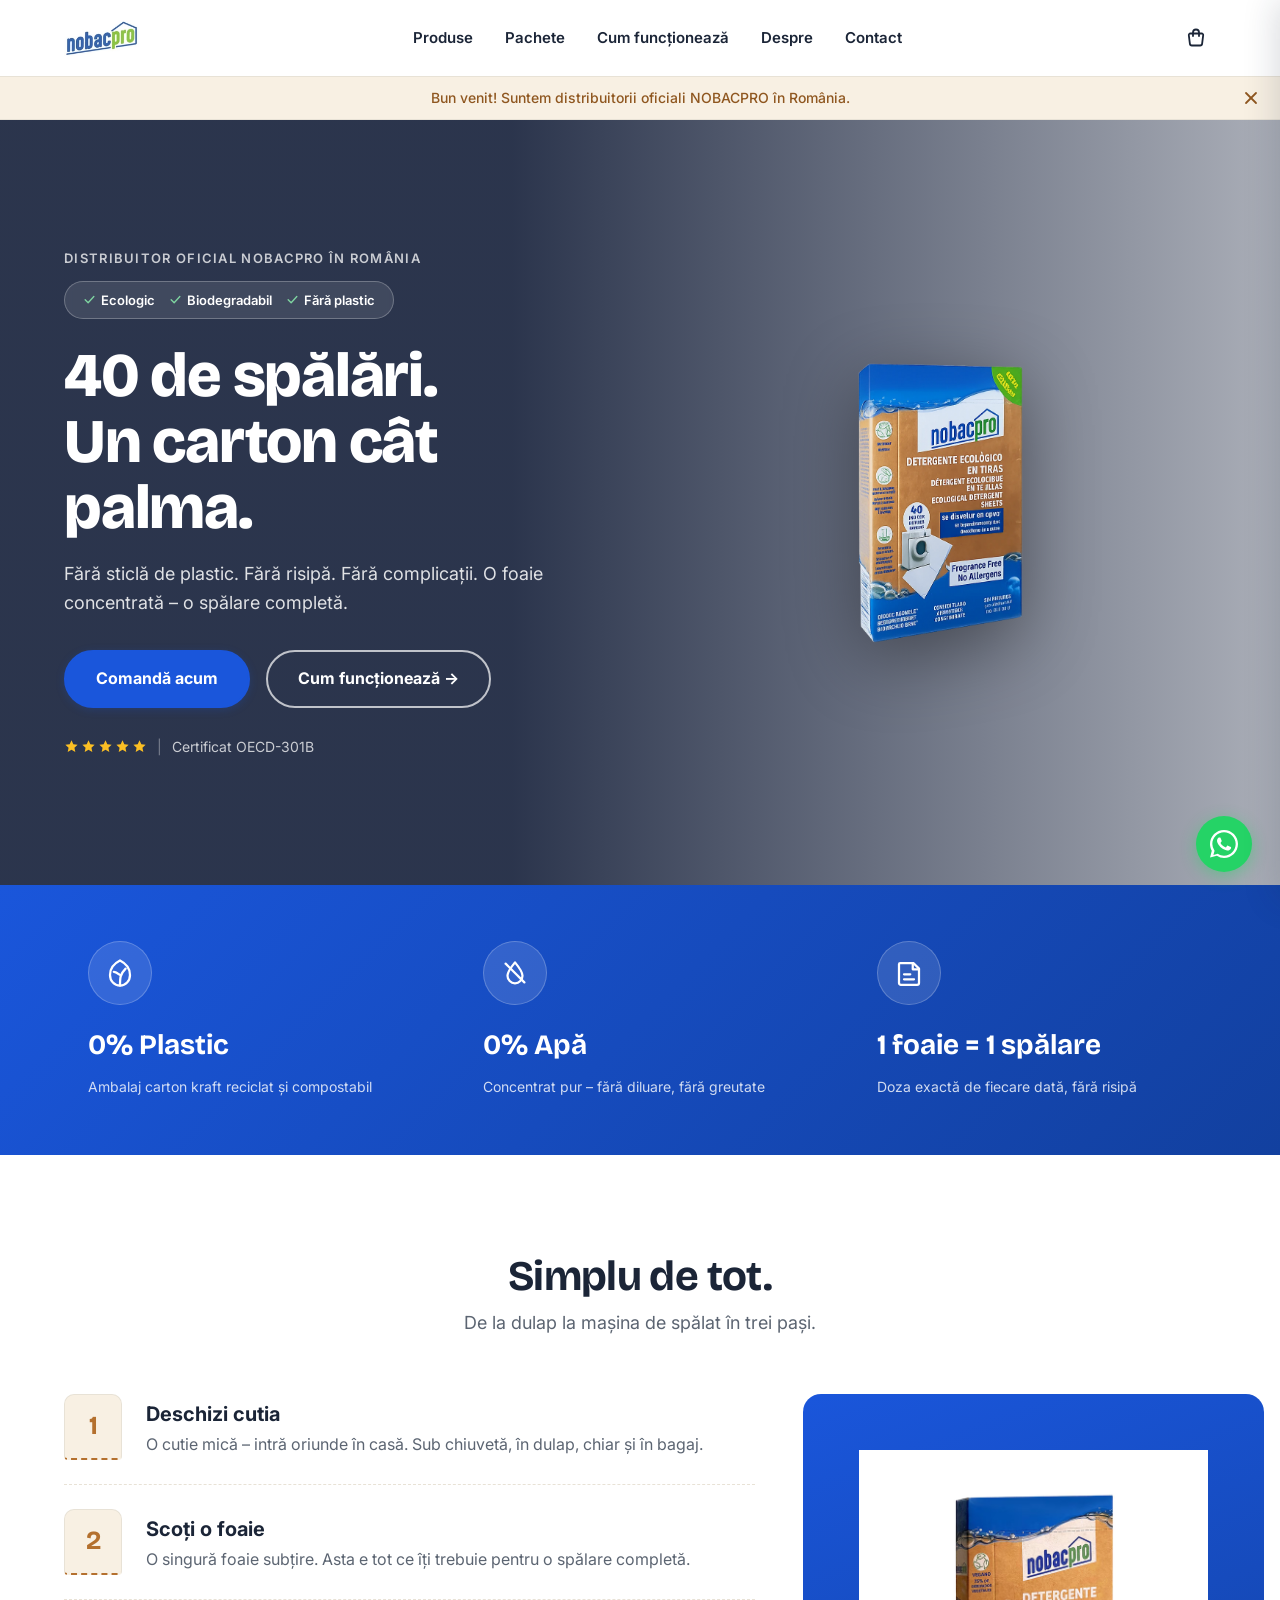
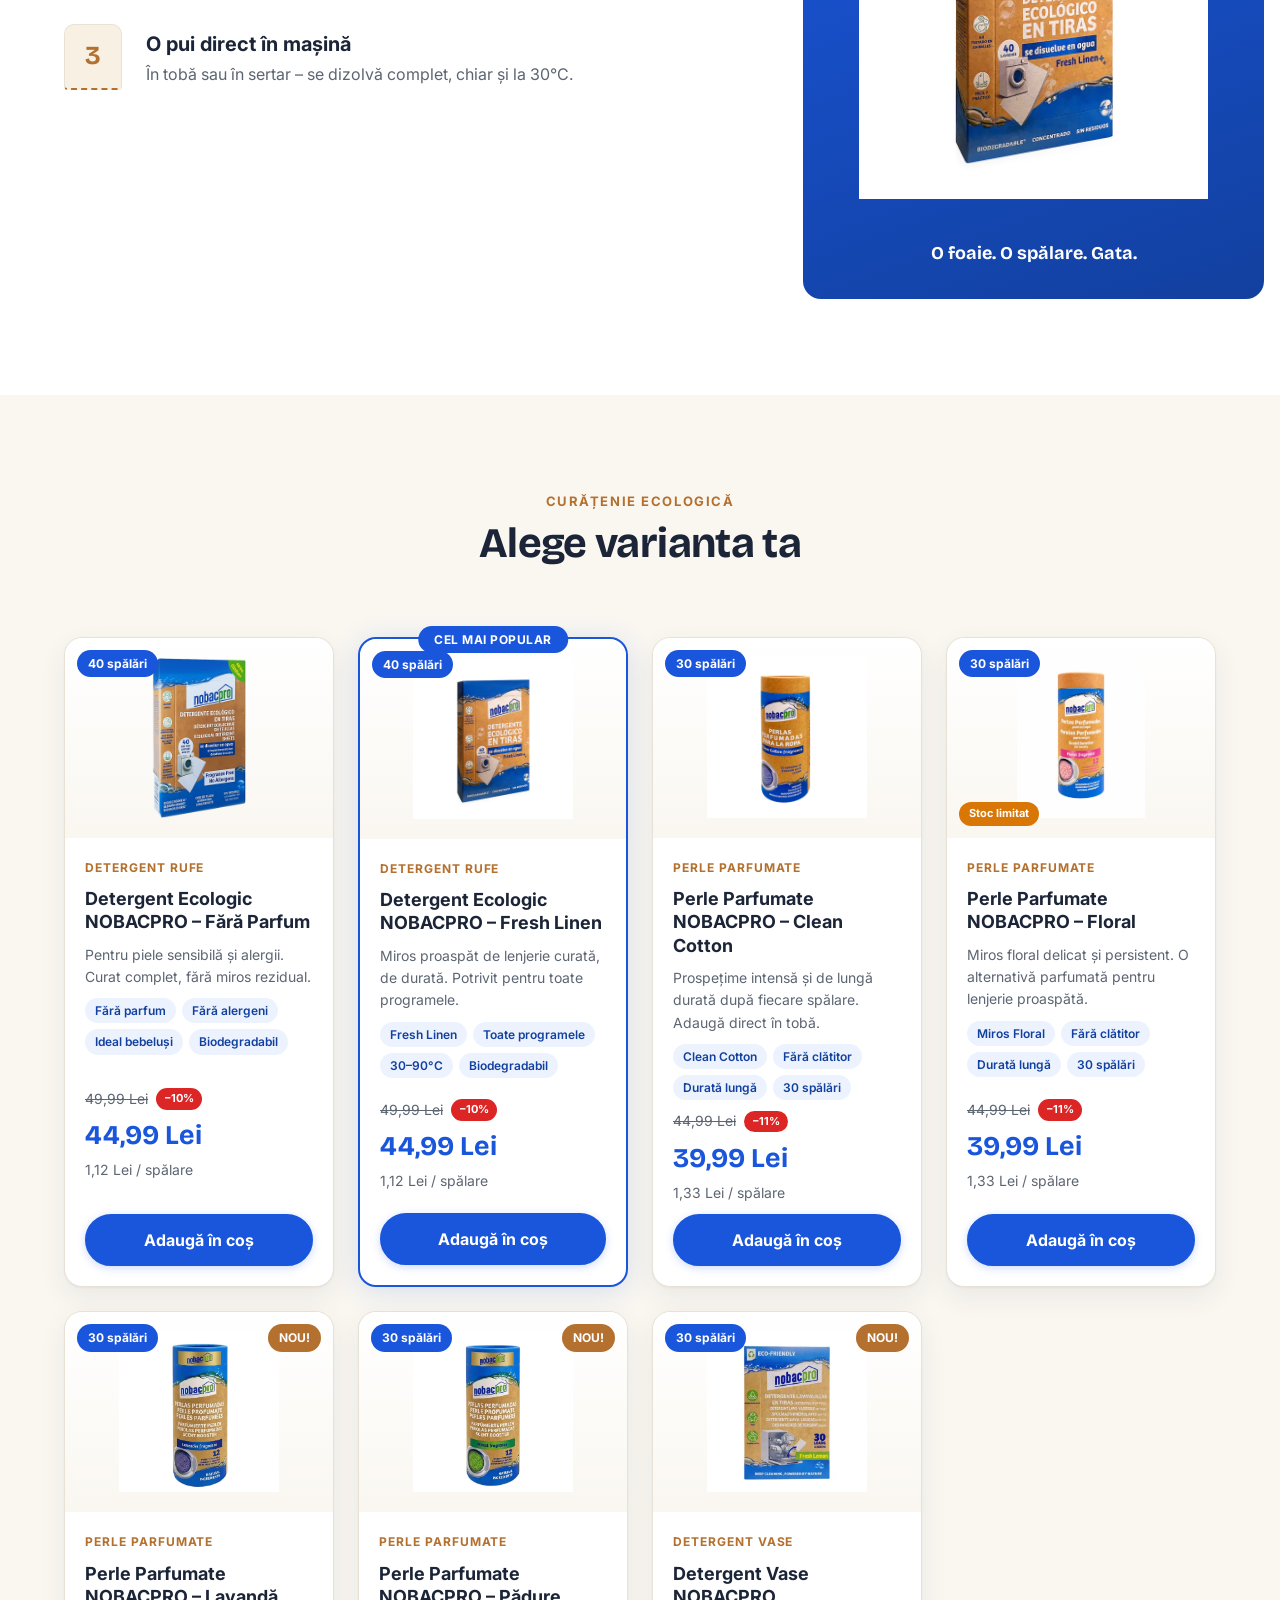
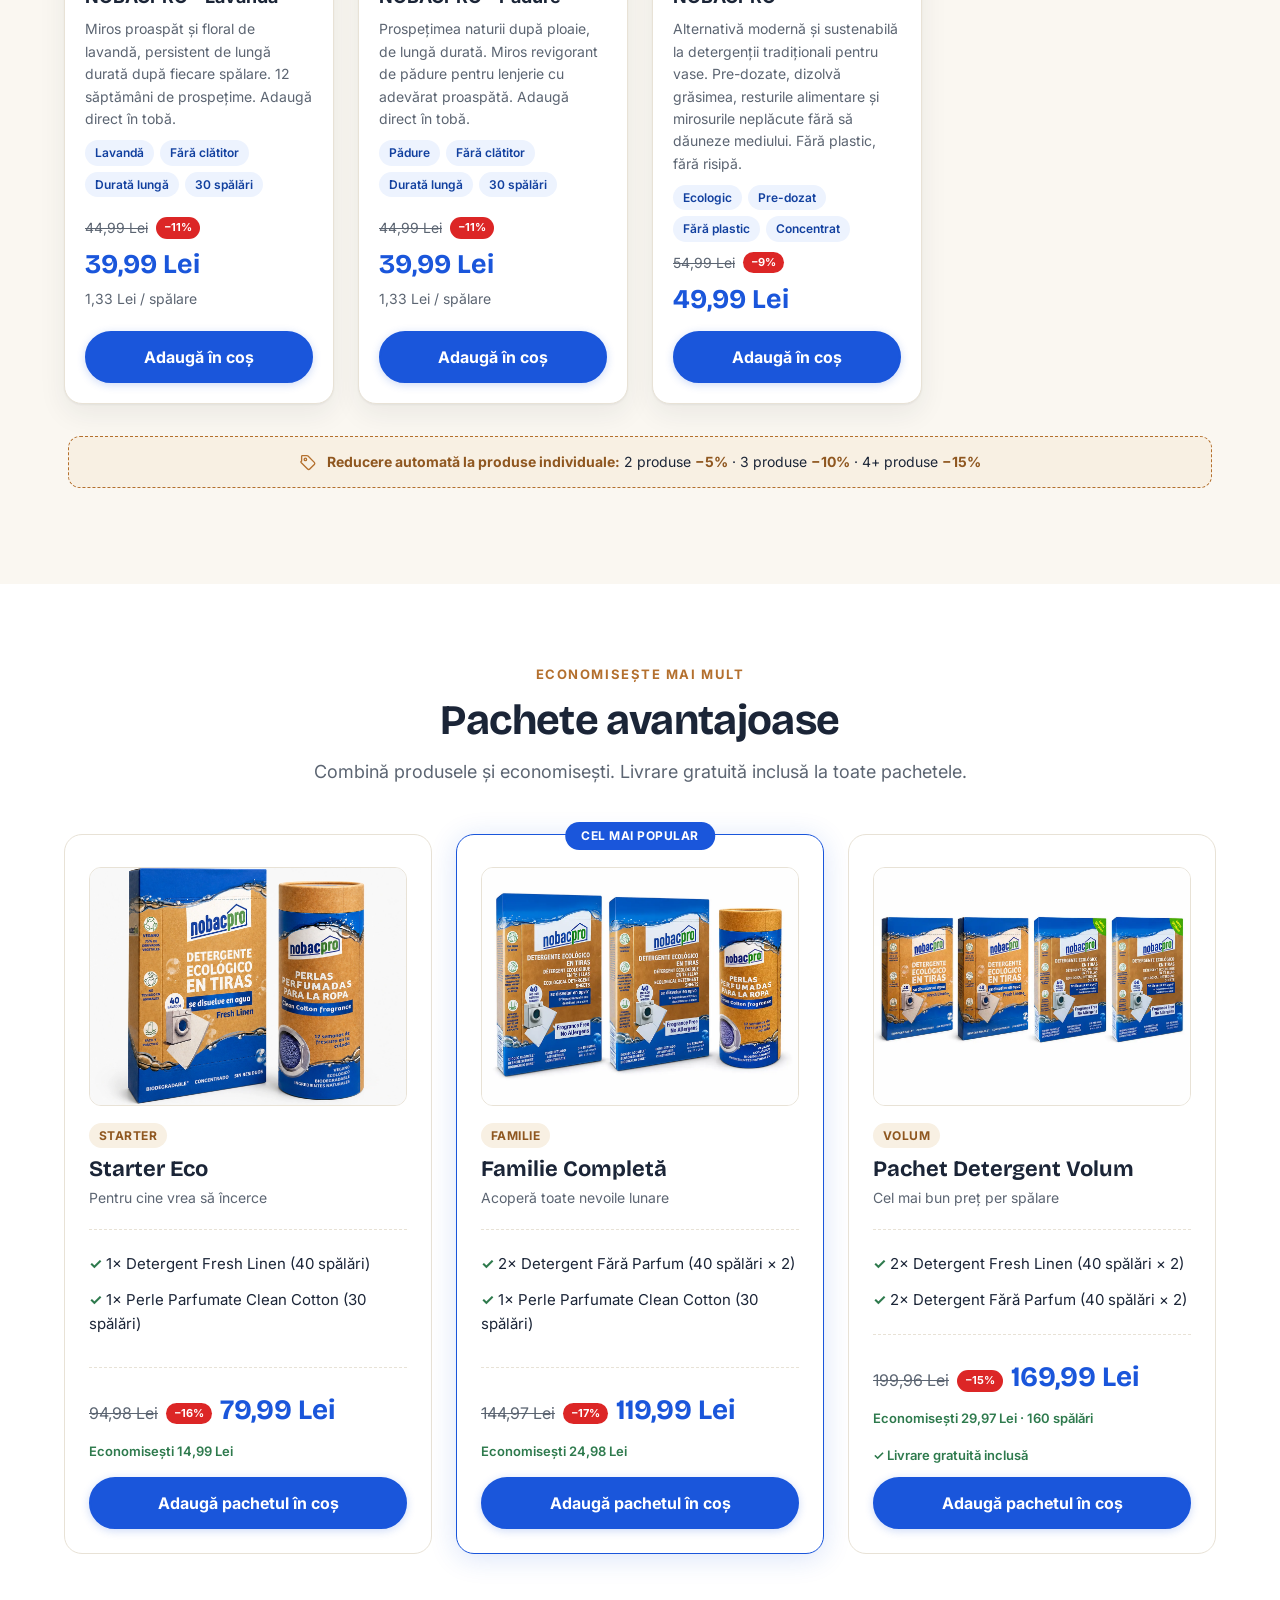
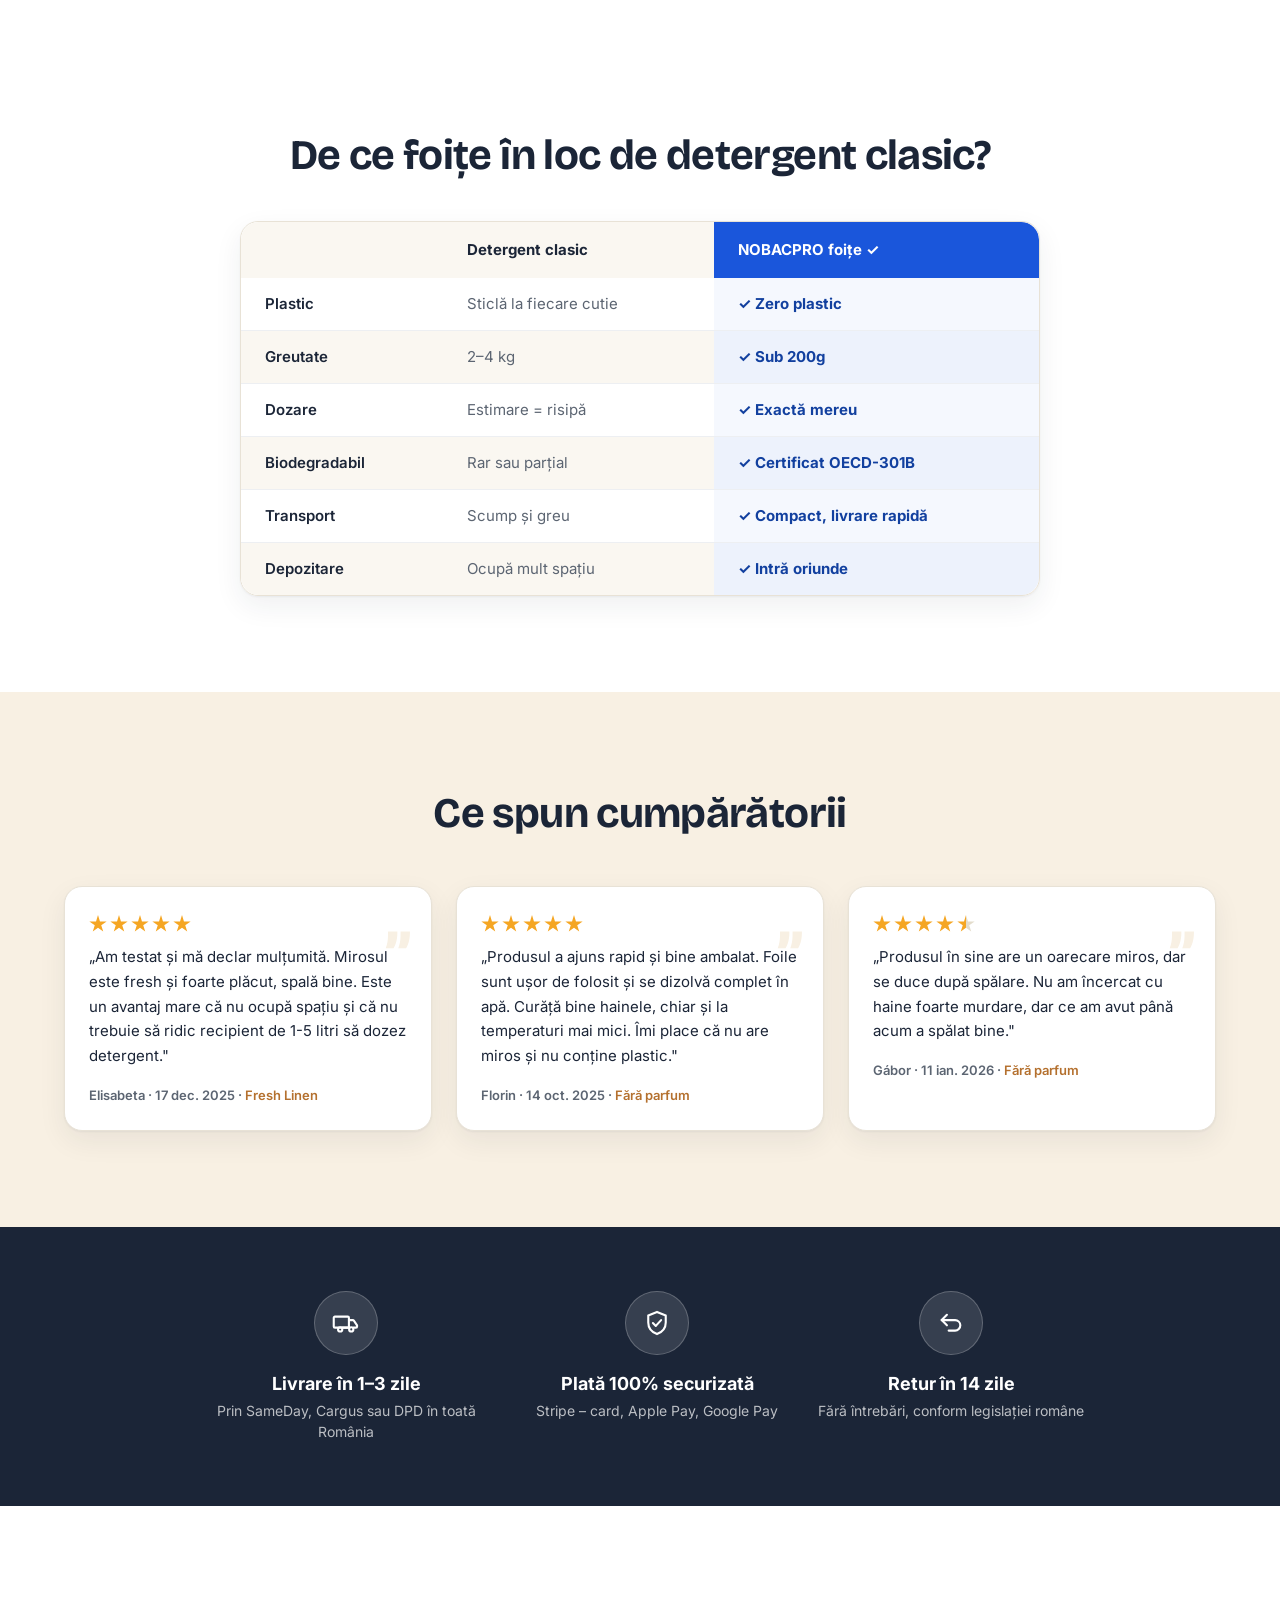
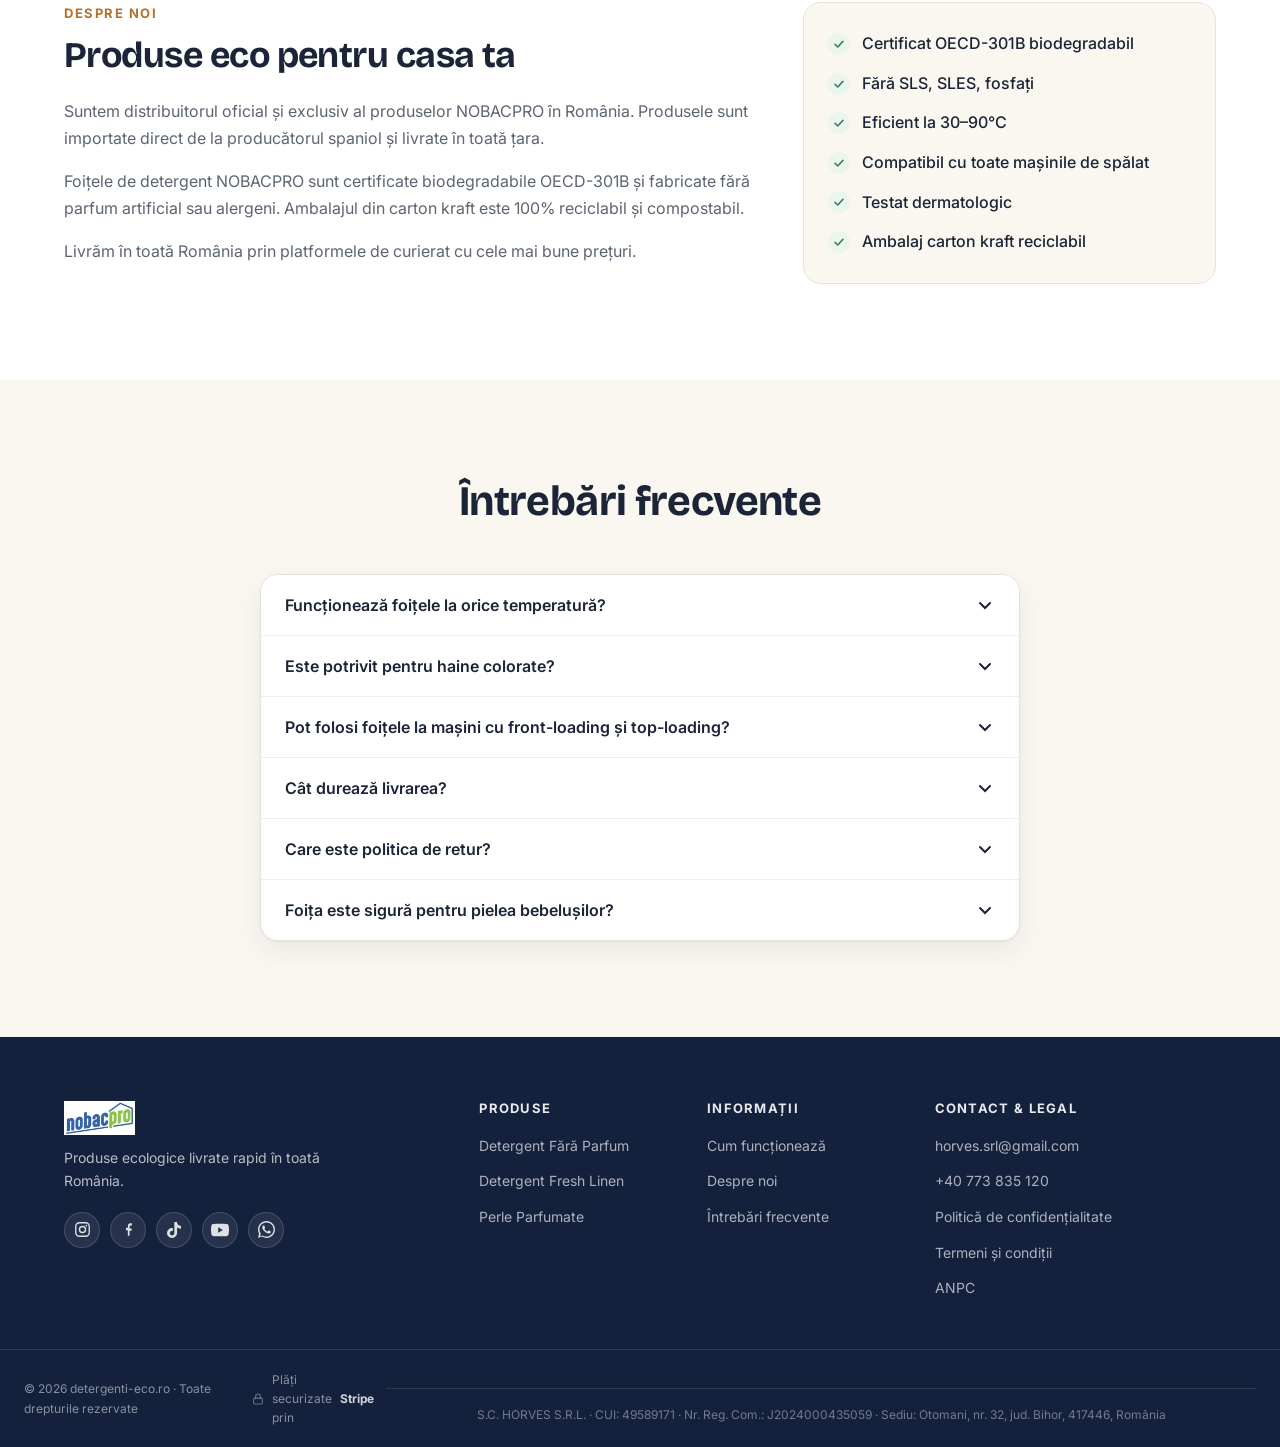
==== commit 103a1ec6: "Frontend aesthetic upgrade: SVG icon system, kraft palette, UX polish - Replace all emoji and hand-d" ====
--- a/index.html
+++ b/index.html
@@ -14,7 +14,7 @@
   <link rel="icon" type="image/avif" href="/assets/Nobacpro_logo.avif">
   <link rel="preconnect" href="https://fonts.googleapis.com">
   <link rel="preconnect" href="https://fonts.gstatic.com" crossorigin>
-  <link href="https://fonts.googleapis.com/css2?family=Inter:wght@300;400;600;700&display=swap" rel="stylesheet">
+  <link href="https://fonts.googleapis.com/css2?family=Inter:wght@400;500;600;700&family=Bricolage+Grotesque:opsz,wght@12..96,600;12..96,700;12..96,800&display=swap" rel="stylesheet">
   <link rel="stylesheet" href="site.css">
 
   <script type="application/ld+json">
@@ -85,9 +85,9 @@
     <!-- Right: cart + hamburger -->
     <div class="nav-right">
       <button class="cart-btn" id="cart-btn" aria-label="Coșul tău" onclick="openDrawer()">
-        <svg width="24" height="24" viewBox="0 0 24 24" fill="none" stroke="currentColor" stroke-width="2" stroke-linecap="round" stroke-linejoin="round" aria-hidden="true">
-          <circle cx="9" cy="21" r="1"/><circle cx="20" cy="21" r="1"/>
-          <path d="M1 1h4l2.68 13.39a2 2 0 0 0 2 1.61h9.72a2 2 0 0 0 2-1.61L23 6H6"/>
+        <svg width="24" height="24" viewBox="0 0 24 24" fill="none" stroke="currentColor" stroke-width="1.8" stroke-linecap="round" stroke-linejoin="round" aria-hidden="true">
+          <path d="M6.3 7.5h11.4a1.5 1.5 0 0 1 1.49 1.68l-1.06 8.5A2 2 0 0 1 16.14 19.5H7.86a2 2 0 0 1-1.99-1.82L4.81 9.18A1.5 1.5 0 0 1 6.3 7.5z"/>
+          <path d="M9 10V6.5a3 3 0 0 1 6 0V10"/>
         </svg>
         <span class="cart-badge" id="cart-badge" hidden>0</span>
       </button>
@@ -112,7 +112,9 @@
 <!-- Welcome banner -->
 <div id="welcome-banner" class="welcome-banner" role="banner">
   <span class="welcome-text">Bun venit! Suntem distribuitorii oficiali NOBACPRO în România.</span>
-  <button class="welcome-close" onclick="dismissWelcome()" aria-label="Închide">✕</button>
+  <button class="welcome-close" onclick="dismissWelcome()" aria-label="Închide">
+    <svg width="14" height="14" viewBox="0 0 14 14" fill="none" stroke="currentColor" stroke-width="1.8" stroke-linecap="round" aria-hidden="true"><line x1="2" y1="2" x2="12" y2="12"/><line x1="12" y1="2" x2="2" y2="12"/></svg>
+  </button>
 </div>
 
 <!-- ============================================================
@@ -129,9 +131,9 @@
     <div class="hero-left">
       <p class="official-inline">Distribuitor oficial NOBACPRO în România</p>
       <div class="hero-badge">
-        <span>✓ Ecologic</span>
-        <span>✓ Biodegradabil</span>
-        <span>✓ Fără plastic</span>
+        <span><svg width="13" height="13" viewBox="0 0 24 24" fill="none" stroke="currentColor" stroke-width="2.5" stroke-linecap="round" stroke-linejoin="round" aria-hidden="true"><polyline points="4 12.5 9.5 18 20 6.5"/></svg>Ecologic</span>
+        <span><svg width="13" height="13" viewBox="0 0 24 24" fill="none" stroke="currentColor" stroke-width="2.5" stroke-linecap="round" stroke-linejoin="round" aria-hidden="true"><polyline points="4 12.5 9.5 18 20 6.5"/></svg>Biodegradabil</span>
+        <span><svg width="13" height="13" viewBox="0 0 24 24" fill="none" stroke="currentColor" stroke-width="2.5" stroke-linecap="round" stroke-linejoin="round" aria-hidden="true"><polyline points="4 12.5 9.5 18 20 6.5"/></svg>Fără plastic</span>
       </div>
       <h1 class="hero-title">40 de spălări.<br>Un carton cât palma.</h1>
       <p class="hero-sub">Fără sticlă de plastic. Fără risipă. Fără complicații. O foaie concentrată – o spălare completă.</p>
@@ -139,10 +141,19 @@
         <a href="#produse" class="btn btn-primary">Comandă acum</a>
         <a href="#cum-functioneaza" class="btn btn-outline-white">Cum funcționează →</a>
       </div>
-      <p class="hero-rating">⭐⭐⭐⭐⭐<span class="hero-sep">|</span>Certificat OECD-301B</p>
+      <p class="hero-rating">
+        <span class="hero-stars" aria-label="5 stele din 5">
+          <svg width="15" height="15" viewBox="0 0 24 24" fill="currentColor" aria-hidden="true"><path d="M12 2l2.9 6.3 6.9.8-5.1 4.7 1.4 6.8-6.1-3.4-6.1 3.4 1.4-6.8L2.2 9.1l6.9-.8L12 2z"/></svg>
+          <svg width="15" height="15" viewBox="0 0 24 24" fill="currentColor" aria-hidden="true"><path d="M12 2l2.9 6.3 6.9.8-5.1 4.7 1.4 6.8-6.1-3.4-6.1 3.4 1.4-6.8L2.2 9.1l6.9-.8L12 2z"/></svg>
+          <svg width="15" height="15" viewBox="0 0 24 24" fill="currentColor" aria-hidden="true"><path d="M12 2l2.9 6.3 6.9.8-5.1 4.7 1.4 6.8-6.1-3.4-6.1 3.4 1.4-6.8L2.2 9.1l6.9-.8L12 2z"/></svg>
+          <svg width="15" height="15" viewBox="0 0 24 24" fill="currentColor" aria-hidden="true"><path d="M12 2l2.9 6.3 6.9.8-5.1 4.7 1.4 6.8-6.1-3.4-6.1 3.4 1.4-6.8L2.2 9.1l6.9-.8L12 2z"/></svg>
+          <svg width="15" height="15" viewBox="0 0 24 24" fill="currentColor" aria-hidden="true"><path d="M12 2l2.9 6.3 6.9.8-5.1 4.7 1.4 6.8-6.1-3.4-6.1 3.4 1.4-6.8L2.2 9.1l6.9-.8L12 2z"/></svg>
+        </span>
+        <span class="hero-sep">|</span>Certificat OECD-301B
+      </p>
     </div>
     <div class="hero-right" aria-hidden="true">
-      <img src="/assets/product-1.png" alt="Produs NOBACPRO" width="380" height="380" loading="eager">
+      <img src="/assets/product-1-transparent.webp" alt="Produs NOBACPRO" width="451" height="760" loading="eager">
     </div>
   </div>
 </section>
@@ -153,11 +164,12 @@
 <section class="benefits-strip" id="beneficii">
   <div class="container benefits-grid">
     <div class="benefit-col">
-      <div class="benefit-icon">
-        <!-- Plastic bottle with X -->
-        <svg width="40" height="40" viewBox="0 0 40 40" fill="none" stroke="white" stroke-width="2" stroke-linecap="round" stroke-linejoin="round" aria-hidden="true">
-          <path d="M15 4 H25 V8 L28 12 V34 Q28 36 26 36 H14 Q12 36 12 34 V12 L15 8 Z"/>
-          <line x1="16" y1="20" x2="24" y2="28"/><line x1="24" y1="20" x2="16" y2="28"/>
+      <div class="benefit-icon icon-circle">
+        <!-- Recycled package / leaf -->
+        <svg width="30" height="30" viewBox="0 0 24 24" fill="none" stroke="white" stroke-width="1.8" stroke-linecap="round" stroke-linejoin="round" aria-hidden="true">
+          <path d="M12 22c-4.5 0-8-3.6-8-8.5C4 7 9 3.5 12 2c3 1.5 8 5 8 11.5 0 4.9-3.5 8.5-8 8.5z"/>
+          <path d="M12 22c0-6 0-9 4.5-13.5"/>
+          <path d="M12 13.5C10 12 8.5 11 7 11"/>
         </svg>
       </div>
       <div class="benefit-stat">0% Plastic</div>
@@ -165,11 +177,11 @@
     </div>
     <div class="benefit-divider" aria-hidden="true"></div>
     <div class="benefit-col">
-      <div class="benefit-icon">
-        <!-- Water drop with X -->
-        <svg width="40" height="40" viewBox="0 0 40 40" fill="none" stroke="white" stroke-width="2" stroke-linecap="round" stroke-linejoin="round" aria-hidden="true">
-          <path d="M20 6 Q28 16 28 24 A8 8 0 0 1 12 24 Q12 16 20 6Z"/>
-          <line x1="15" y1="19" x2="25" y2="29"/><line x1="25" y1="19" x2="15" y2="29"/>
+      <div class="benefit-icon icon-circle">
+        <!-- Water drop, crossed out -->
+        <svg width="30" height="30" viewBox="0 0 24 24" fill="none" stroke="white" stroke-width="1.8" stroke-linecap="round" stroke-linejoin="round" aria-hidden="true">
+          <path d="M12 3.5c3.2 3.9 6 7.5 6 10.7a6 6 0 0 1-12 0c0-3.2 2.8-6.8 6-10.7z"/>
+          <line x1="4.5" y1="4.5" x2="19.5" y2="19.5"/>
         </svg>
       </div>
       <div class="benefit-stat">0% Apă</div>
@@ -177,11 +189,12 @@
     </div>
     <div class="benefit-divider" aria-hidden="true"></div>
     <div class="benefit-col">
-      <div class="benefit-icon">
-        <!-- Sheet rectangle -->
-        <svg width="40" height="40" viewBox="0 0 40 40" fill="none" stroke="white" stroke-width="2" stroke-linecap="round" stroke-linejoin="round" aria-hidden="true">
-          <rect x="8" y="14" width="24" height="14" rx="3"/>
-          <line x1="12" y1="19" x2="28" y2="19"/><line x1="12" y1="23" x2="22" y2="23"/>
+      <div class="benefit-icon icon-circle">
+        <!-- Detergent sheet, dissolving -->
+        <svg width="30" height="30" viewBox="0 0 24 24" fill="none" stroke="white" stroke-width="1.8" stroke-linecap="round" stroke-linejoin="round" aria-hidden="true">
+          <path d="M5 4h10.5L20 8.5V20a1.5 1.5 0 0 1-1.5 1.5h-13A1.5 1.5 0 0 1 4 20V5a1 1 0 0 1 1-1z"/>
+          <path d="M15 4v5h5"/>
+          <line x1="8" y1="13" x2="13" y2="13"/><line x1="8" y1="17" x2="16" y2="17"/>
         </svg>
       </div>
       <div class="benefit-stat">1 foaie = 1 spălare</div>
@@ -248,8 +261,8 @@
       <!-- Card 1 -->
       <article class="product-card" data-id="prod_1">
         <div class="card-image-wrap">
-          <span class="card-badge" style="background:var(--blue)">40 spălări</span>
-          <img src="/assets/product-1.png" alt="Detergent Ecologic NOBACPRO Fără Parfum" loading="lazy">
+          <span class="card-badge badge-washes">40 spălări</span>
+          <img src="/assets/product-1-transparent.webp" alt="Detergent Ecologic NOBACPRO Fără Parfum" loading="lazy">
         </div>
         <div class="card-body">
           <span class="card-category">Detergent rufe</span>
@@ -280,7 +293,7 @@
       <article class="product-card card-popular" data-id="prod_2">
         <div class="card-popular-tag">Cel mai popular</div>
         <div class="card-image-wrap">
-          <span class="card-badge" style="background:var(--blue)">40 spălări</span>
+          <span class="card-badge badge-washes">40 spălări</span>
           <img src="/assets/product-2.avif" alt="Detergent Ecologic NOBACPRO Fresh Linen" loading="lazy">
         </div>
         <div class="card-body">
@@ -311,7 +324,7 @@
       <!-- Card 3 -->
       <article class="product-card" data-id="prod_3">
         <div class="card-image-wrap">
-          <span class="card-badge" style="background:var(--blue)">30 spălări</span>
+          <span class="card-badge badge-washes">30 spălări</span>
           <img src="/assets/product-3.avif" alt="Perle Parfumate NOBACPRO Clean Cotton" loading="lazy">
         </div>
         <div class="card-body">
@@ -342,7 +355,7 @@
       <!-- Card 4 -->
       <article class="product-card" data-id="prod_4">
         <div class="card-image-wrap">
-          <span class="card-badge" style="background:var(--blue)">30 spălări</span>
+          <span class="card-badge badge-washes">30 spălări</span>
           <span class="card-badge stock-badge">Stoc limitat</span>
           <img src="/assets/product-4.webp" alt="Perle Parfumate NOBACPRO Floral" loading="lazy">
         </div>
@@ -374,8 +387,8 @@
       <!-- Card 5 — TODO: replace /assets/product-3.avif with perle-lavanda.jpg when uncle provides photo -->
       <article class="product-card" data-id="prod_5">
         <div class="card-image-wrap">
-          <span class="card-badge" style="background:var(--blue)">30 spălări</span>
-          <span class="card-badge" style="background:#dc2626; left:auto; right:12px">NOU!</span>
+          <span class="card-badge badge-washes">30 spălări</span>
+          <span class="card-badge badge-new">NOU!</span>
           <img src="/assets/product-5.webp" alt="Perle Parfumate NOBACPRO Lavandă" loading="lazy">
         </div>
         <div class="card-body">
@@ -406,8 +419,8 @@
       <!-- Card 6 — TODO: replace /assets/product-3.avif with perle-padure.jpg when uncle provides photo -->
       <article class="product-card" data-id="prod_6">
         <div class="card-image-wrap">
-          <span class="card-badge" style="background:var(--blue)">30 spălări</span>
-          <span class="card-badge" style="background:#dc2626; left:auto; right:12px">NOU!</span>
+          <span class="card-badge badge-washes">30 spălări</span>
+          <span class="card-badge badge-new">NOU!</span>
           <img src="/assets/product-6.webp" alt="Perle Parfumate NOBACPRO Pădure" loading="lazy">
         </div>
         <div class="card-body">
@@ -439,8 +452,8 @@
       <!-- TODO: confirm price (44,99 Lei) with uncle before launch -->
       <article class="product-card" data-id="prod_7">
         <div class="card-image-wrap">
-          <span class="card-badge" style="background:var(--blue)">30 spălări</span>
-          <span class="card-badge" style="background:#dc2626; left:auto; right:12px">NOU!</span>
+          <span class="card-badge badge-washes">30 spălări</span>
+          <span class="card-badge badge-new">NOU!</span>
           <img src="/assets/product-7.webp" alt="Benzi Detergent Vase NOBACPRO" loading="lazy">
         </div>
         <div class="card-body">
@@ -470,8 +483,8 @@
       <!-- TEST product — hidden by default, revealed only when ?test=1 -->
       <article class="product-card" data-id="test_1" data-test-product hidden>
         <div class="card-image-wrap">
-          <span class="card-badge" style="background:#dc2626">TEST</span>
-          <img src="/assets/product-1.png" alt="TEST Produs" loading="lazy">
+          <span class="card-badge badge-test">TEST</span>
+          <img src="/assets/product-1-transparent.webp" alt="TEST Produs" loading="lazy">
         </div>
         <div class="card-body">
           <span class="card-category">Test intern</span>
@@ -495,7 +508,10 @@
     <div class="discount-strip">
       <div class="discount-strip-inner">
         <span class="discount-strip-icon">
-          <svg width="16" height="16" viewBox="0 0 24 24" fill="none" stroke="currentColor" stroke-width="2.5" stroke-linecap="round" stroke-linejoin="round" aria-hidden="true"><circle cx="12" cy="12" r="10"/><line x1="12" y1="8" x2="12" y2="12"/><line x1="12" y1="16" x2="12.01" y2="16"/></svg>
+          <svg width="18" height="18" viewBox="0 0 24 24" fill="none" stroke="currentColor" stroke-width="1.8" stroke-linecap="round" stroke-linejoin="round" aria-hidden="true">
+            <path d="M3.5 10.6V4.5a1 1 0 0 1 1-1h6.1a2 2 0 0 1 1.42.59l8.39 8.39a2 2 0 0 1 0 2.83l-6.1 6.1a2 2 0 0 1-2.83 0l-8.39-8.39a2 2 0 0 1-.59-1.42z"/>
+            <circle cx="8.5" cy="8.5" r="1.6"/>
+          </svg>
         </span>
         <span class="discount-strip-text">
           <strong>Reducere automată la produse individuale:</strong>
@@ -711,12 +727,13 @@
   <div class="container trust-grid">
 
     <div class="trust-col">
-      <div class="trust-icon">
+      <div class="trust-icon icon-circle">
         <!-- Delivery truck -->
-        <svg width="36" height="36" viewBox="0 0 36 36" fill="none" stroke="white" stroke-width="2" stroke-linecap="round" stroke-linejoin="round" aria-hidden="true">
-          <rect x="1" y="8" width="20" height="16" rx="2"/>
-          <path d="M21 13h5l4 6v5H21V13z"/>
-          <circle cx="8" cy="27" r="2.5"/><circle cx="27" cy="27" r="2.5"/>
+        <svg width="28" height="28" viewBox="0 0 24 24" fill="none" stroke="white" stroke-width="1.8" stroke-linecap="round" stroke-linejoin="round" aria-hidden="true">
+          <path d="M2.5 6.5h11a1 1 0 0 1 1 1V16h-12a1 1 0 0 1-1-1V7.5a1 1 0 0 1 1-1z"/>
+          <path d="M14.5 9.5h3.4a1 1 0 0 1 .83.44l2.6 3.9a1 1 0 0 1 .17.55V15a1 1 0 0 1-1 1h-2"/>
+          <circle cx="7" cy="17.5" r="1.8"/><circle cx="16.5" cy="17.5" r="1.8"/>
+          <line x1="8.8" y1="16" x2="14.7" y2="16"/>
         </svg>
       </div>
       <h3 class="trust-title">Livrare în 1–3 zile</h3>
@@ -724,12 +741,11 @@
     </div>
 
     <div class="trust-col">
-      <div class="trust-icon">
-        <!-- Shield with lock -->
-        <svg width="36" height="36" viewBox="0 0 36 36" fill="none" stroke="white" stroke-width="2" stroke-linecap="round" stroke-linejoin="round" aria-hidden="true">
-          <path d="M18 3 L32 9 V20 Q32 30 18 34 Q4 30 4 20 V9 Z"/>
-          <rect x="14" y="16" width="8" height="7" rx="1"/>
-          <path d="M15 16 v-2 a3 3 0 0 1 6 0 v2"/>
+      <div class="trust-icon icon-circle">
+        <!-- Shield with check -->
+        <svg width="28" height="28" viewBox="0 0 24 24" fill="none" stroke="white" stroke-width="1.8" stroke-linecap="round" stroke-linejoin="round" aria-hidden="true">
+          <path d="M12 2.5l7.5 3v6c0 5-3.2 8.3-7.5 10-4.3-1.7-7.5-5-7.5-10v-6l7.5-3z"/>
+          <polyline points="8.5 12 11 14.5 15.5 9.5"/>
         </svg>
       </div>
       <h3 class="trust-title">Plată 100% securizată</h3>
@@ -737,11 +753,11 @@
     </div>
 
     <div class="trust-col">
-      <div class="trust-icon">
+      <div class="trust-icon icon-circle">
         <!-- Return arrow -->
-        <svg width="36" height="36" viewBox="0 0 36 36" fill="none" stroke="white" stroke-width="2" stroke-linecap="round" stroke-linejoin="round" aria-hidden="true">
-          <path d="M12 8 L6 14 L12 20"/>
-          <path d="M6 14 H24 A6 6 0 0 1 24 26 H16"/>
+        <svg width="28" height="28" viewBox="0 0 24 24" fill="none" stroke="white" stroke-width="1.8" stroke-linecap="round" stroke-linejoin="round" aria-hidden="true">
+          <path d="M8.5 5 L4 9.5 L8.5 14"/>
+          <path d="M4 9.5 H15.5 A4.5 4.5 0 0 1 15.5 18.5 H10"/>
         </svg>
       </div>
       <h3 class="trust-title">Retur în 14 zile</h3>
@@ -833,10 +849,12 @@
         <label>Metoda de livrare *</label>
         <div class="delivery-toggle">
           <button type="button" id="delivery-home-btn" class="delivery-btn active" onclick="setDeliveryType('home')">
-            🏠 Acasă (curier)
+            <svg width="17" height="17" viewBox="0 0 24 24" fill="none" stroke="currentColor" stroke-width="1.8" stroke-linecap="round" stroke-linejoin="round" aria-hidden="true"><path d="M3.5 10.5 12 3.5l8.5 7"/><path d="M5.5 9v10a1 1 0 0 0 1 1h11a1 1 0 0 0 1-1V9"/><path d="M10 20v-6h4v6"/></svg>
+            Acasă (curier)
           </button>
           <button type="button" id="delivery-easybox-btn" class="delivery-btn" onclick="setDeliveryType('easybox')">
-            📦 Ridicare din punct
+            <svg width="17" height="17" viewBox="0 0 24 24" fill="none" stroke="currentColor" stroke-width="1.8" stroke-linecap="round" stroke-linejoin="round" aria-hidden="true"><path d="M12 2.8 20 7v10l-8 4.2L4 17V7l8-4.2z"/><path d="M4.3 7.2 12 11.3l7.7-4.1"/><line x1="12" y1="11.3" x2="12" y2="21"/></svg>
+            Ridicare din punct
           </button>
         </div>
       </div>
@@ -903,7 +921,7 @@
         <div class="form-group">
           <label>Metodă de livrare *</label>
           <div id="courier-loading" hidden>
-            <p class="courier-loading-msg">⏳ Se calculează prețurile...</p>
+            <p class="courier-loading-msg"><span class="spinner spinner-dark"></span> Se calculează prețurile...</p>
           </div>
           <div id="courier-list" class="courier-list"></div>
           <div id="courier-error" class="form-error" hidden>
@@ -938,7 +956,7 @@
             <option>Vaslui</option><option>Vâlcea</option><option>Vrancea</option>
           </select>
         </div>
-        <div id="locker-loading" hidden><p>⏳ Se încarcă punctele...</p></div>
+        <div id="locker-loading" hidden><p class="locker-loading-msg"><span class="spinner spinner-dark"></span> Se încarcă punctele...</p></div>
         <div id="locker-chips" class="locker-chips"></div>
         <input type="text" id="locker-search" class="locker-search"
           placeholder="Caută după stradă, magazin sau zonă..." autocomplete="off">
@@ -985,12 +1003,12 @@
     </div>
     <div class="about-right">
       <ul class="about-features">
-        <li><span class="check-icon">✓</span> Certificat OECD-301B biodegradabil</li>
-        <li><span class="check-icon">✓</span> Fără SLS, SLES, fosfați</li>
-        <li><span class="check-icon">✓</span> Eficient la 30–90°C</li>
-        <li><span class="check-icon">✓</span> Compatibil cu toate mașinile de spălat</li>
-        <li><span class="check-icon">✓</span> Testat dermatologic</li>
-        <li><span class="check-icon">✓</span> Ambalaj carton kraft reciclabil</li>
+        <li><span class="check-icon"><svg width="12" height="12" viewBox="0 0 24 24" fill="none" stroke="currentColor" stroke-width="3" stroke-linecap="round" stroke-linejoin="round" aria-hidden="true"><polyline points="4 12.5 9.5 18 20 6.5"/></svg></span> Certificat OECD-301B biodegradabil</li>
+        <li><span class="check-icon"><svg width="12" height="12" viewBox="0 0 24 24" fill="none" stroke="currentColor" stroke-width="3" stroke-linecap="round" stroke-linejoin="round" aria-hidden="true"><polyline points="4 12.5 9.5 18 20 6.5"/></svg></span> Fără SLS, SLES, fosfați</li>
+        <li><span class="check-icon"><svg width="12" height="12" viewBox="0 0 24 24" fill="none" stroke="currentColor" stroke-width="3" stroke-linecap="round" stroke-linejoin="round" aria-hidden="true"><polyline points="4 12.5 9.5 18 20 6.5"/></svg></span> Eficient la 30–90°C</li>
+        <li><span class="check-icon"><svg width="12" height="12" viewBox="0 0 24 24" fill="none" stroke="currentColor" stroke-width="3" stroke-linecap="round" stroke-linejoin="round" aria-hidden="true"><polyline points="4 12.5 9.5 18 20 6.5"/></svg></span> Compatibil cu toate mașinile de spălat</li>
+        <li><span class="check-icon"><svg width="12" height="12" viewBox="0 0 24 24" fill="none" stroke="currentColor" stroke-width="3" stroke-linecap="round" stroke-linejoin="round" aria-hidden="true"><polyline points="4 12.5 9.5 18 20 6.5"/></svg></span> Testat dermatologic</li>
+        <li><span class="check-icon"><svg width="12" height="12" viewBox="0 0 24 24" fill="none" stroke="currentColor" stroke-width="3" stroke-linecap="round" stroke-linejoin="round" aria-hidden="true"><polyline points="4 12.5 9.5 18 20 6.5"/></svg></span> Ambalaj carton kraft reciclabil</li>
       </ul>
     </div>
   </div>
@@ -1080,19 +1098,19 @@
       <p class="footer-tagline">Produse ecologice livrate rapid în toată România.</p>
       <div class="footer-social">
         <a href="https://www.instagram.com/nobacpro/" target="_blank" rel="noopener" aria-label="Instagram" title="Instagram">
-          <svg width="20" height="20" viewBox="0 0 24 24" fill="none" stroke="white" stroke-width="2" stroke-linecap="round" stroke-linejoin="round" aria-hidden="true"><rect x="2" y="2" width="20" height="20" rx="5"/><circle cx="12" cy="12" r="4"/><circle cx="17.5" cy="6.5" r="0.5" fill="white"/></svg>
+          <svg width="17" height="17" viewBox="0 0 24 24" fill="none" stroke="currentColor" stroke-width="1.9" stroke-linecap="round" stroke-linejoin="round" aria-hidden="true"><rect x="2.5" y="2.5" width="19" height="19" rx="5.2"/><circle cx="12" cy="12" r="4.3"/><circle cx="17.4" cy="6.6" r="1.15" fill="currentColor" stroke="none"/></svg>
         </a>
         <a href="https://www.facebook.com/nobacpro/" target="_blank" rel="noopener" aria-label="Facebook" title="Facebook">
-          <svg width="20" height="20" viewBox="0 0 24 24" fill="none" stroke="white" stroke-width="2" stroke-linecap="round" stroke-linejoin="round" aria-hidden="true"><path d="M18 2h-3a5 5 0 0 0-5 5v3H7v4h3v8h4v-8h3l1-4h-4V7a1 1 0 0 1 1-1h3z"/></svg>
+          <svg width="17" height="17" viewBox="0 0 24 24" fill="currentColor" aria-hidden="true"><path d="M13.5 21.9v-8h2.7l.5-3.4h-3.2V8.3c0-.99.32-1.86 1.87-1.86h1.45V3.4c-.25-.03-1.11-.11-2.12-.11-2.1 0-3.54 1.28-3.54 3.63v2.57H8.4v3.4h2.66v8a10 10 0 0 0 2.44 0z"/></svg>
         </a>
         <a href="https://www.tiktok.com/@nobacpro" target="_blank" rel="noopener" aria-label="TikTok" title="TikTok">
-          <svg width="20" height="20" viewBox="0 0 24 24" fill="none" stroke="white" stroke-width="2" stroke-linecap="round" stroke-linejoin="round" aria-hidden="true"><path d="M9 12a4 4 0 1 0 4 4V4a5 5 0 0 0 5 5"/></svg>
+          <svg width="16" height="16" viewBox="0 0 24 24" fill="currentColor" aria-hidden="true"><path d="M12.53.02C13.84 0 15.14.01 16.44 0c.08 1.53.63 3.09 1.75 4.17 1.12 1.11 2.7 1.62 4.24 1.79v4.03c-1.44-.05-2.89-.35-4.2-.97-.57-.26-1.1-.59-1.62-.93-.01 2.92.01 5.84-.02 8.75-.08 1.4-.54 2.79-1.35 3.94-1.31 1.92-3.58 3.17-5.91 3.21-1.43.08-2.86-.31-4.08-1.03-2.02-1.19-3.44-3.37-3.65-5.71-.02-.5-.03-1-.01-1.49.18-1.9 1.12-3.72 2.58-4.96 1.66-1.44 3.98-2.13 6.15-1.72.02 1.48-.04 2.96-.04 4.44-.99-.32-2.15-.23-3.02.37-.63.41-1.11 1.04-1.36 1.75-.21.51-.15 1.07-.14 1.61.24 1.64 1.82 3.02 3.5 2.87 1.12-.01 2.19-.66 2.77-1.61.19-.33.4-.67.41-1.06.1-1.79.06-3.57.07-5.36.01-4.03-.01-8.05.02-12.07z"/></svg>
         </a>
         <a href="https://www.youtube.com/@nobacpro" target="_blank" rel="noopener" aria-label="YouTube" title="YouTube">
-          <svg width="20" height="20" viewBox="0 0 24 24" fill="none" stroke="white" stroke-width="2" stroke-linecap="round" stroke-linejoin="round" aria-hidden="true"><rect x="2" y="4" width="20" height="16" rx="4"/><polygon points="10,8 16,12 10,16"/></svg>
+          <svg width="18" height="18" viewBox="0 0 24 24" fill="currentColor" aria-hidden="true"><path d="M23.5 6.2a3 3 0 0 0-2.12-2.13C19.5 3.55 12 3.55 12 3.55s-7.5 0-9.38.52A3 3 0 0 0 .5 6.2 31.3 31.3 0 0 0 0 12a31.3 31.3 0 0 0 .5 5.8 3 3 0 0 0 2.12 2.13c1.88.52 9.38.52 9.38.52s7.5 0 9.38-.52a3 3 0 0 0 2.12-2.13A31.3 31.3 0 0 0 24 12a31.3 31.3 0 0 0-.5-5.8zM9.6 15.6V8.4L15.8 12l-6.2 3.6z"/></svg>
         </a>
         <a href="https://wa.me/40773835120" target="_blank" rel="noopener" aria-label="WhatsApp" title="WhatsApp">
-          <svg width="20" height="20" viewBox="0 0 24 24" fill="white" xmlns="http://www.w3.org/2000/svg" aria-hidden="true"><path d="M17.472 14.382c-.297-.149-1.758-.867-2.03-.967-.273-.099-.471-.148-.67.15-.197.297-.767.966-.94 1.164-.173.199-.347.223-.644.075-.297-.15-1.255-.463-2.39-1.475-.883-.788-1.48-1.761-1.653-2.059-.173-.297-.018-.458.13-.606.134-.133.298-.347.446-.52.149-.174.198-.298.298-.497.099-.198.05-.371-.025-.52-.075-.149-.669-1.612-.916-2.207-.242-.579-.487-.5-.669-.51-.173-.008-.371-.01-.57-.01-.198 0-.52.074-.792.372-.272.297-1.04 1.016-1.04 2.479 0 1.462 1.065 2.875 1.213 3.074.149.198 2.096 3.2 5.077 4.487.709.306 1.262.489 1.694.625.712.227 1.36.195 1.871.118.571-.085 1.758-.719 2.006-1.413.248-.694.248-1.289.173-1.413-.074-.124-.272-.198-.57-.347z"/><path d="M12 0C5.373 0 0 5.373 0 12c0 2.115.553 4.103 1.523 5.83L.057 23.5l5.83-1.465A11.95 11.95 0 0 0 12 24c6.627 0 12-5.373 12-12S18.627 0 12 0zm0 22c-1.814 0-3.52-.49-4.995-1.345l-.357-.212-3.72.936.995-3.62-.232-.374A9.96 9.96 0 0 1 2 12C2 6.478 6.478 2 12 2s10 4.478 10 10-4.478 10-10 10z"/></svg>
+          <svg width="17" height="17" viewBox="0 0 24 24" fill="currentColor" xmlns="http://www.w3.org/2000/svg" aria-hidden="true"><path d="M17.472 14.382c-.297-.149-1.758-.867-2.03-.967-.273-.099-.471-.148-.67.15-.197.297-.767.966-.94 1.164-.173.199-.347.223-.644.075-.297-.15-1.255-.463-2.39-1.475-.883-.788-1.48-1.761-1.653-2.059-.173-.297-.018-.458.13-.606.134-.133.298-.347.446-.52.149-.174.198-.298.298-.497.099-.198.05-.371-.025-.52-.075-.149-.669-1.612-.916-2.207-.242-.579-.487-.5-.669-.51-.173-.008-.371-.01-.57-.01-.198 0-.52.074-.792.372-.272.297-1.04 1.016-1.04 2.479 0 1.462 1.065 2.875 1.213 3.074.149.198 2.096 3.2 5.077 4.487.709.306 1.262.489 1.694.625.712.227 1.36.195 1.871.118.571-.085 1.758-.719 2.006-1.413.248-.694.248-1.289.173-1.413-.074-.124-.272-.198-.57-.347z"/><path d="M12 0C5.373 0 0 5.373 0 12c0 2.115.553 4.103 1.523 5.83L.057 23.5l5.83-1.465A11.95 11.95 0 0 0 12 24c6.627 0 12-5.373 12-12S18.627 0 12 0zm0 22c-1.814 0-3.52-.49-4.995-1.345l-.357-.212-3.72.936.995-3.62-.232-.374A9.96 9.96 0 0 1 2 12C2 6.478 6.478 2 12 2s10 4.478 10 10-4.478 10-10 10z"/></svg>
         </a>
       </div>
     </div>
@@ -1131,10 +1149,8 @@
   <div class="footer-bottom">
     <p>© 2026 detergenti-eco.ro · Toate drepturile rezervate</p>
     <div class="stripe-badge">
-      Plăți securizate prin
-      <svg width="48" height="20" viewBox="0 0 60 25" fill="none" xmlns="http://www.w3.org/2000/svg" aria-label="Stripe" role="img">
-        <text x="0" y="18" font-family="Inter,sans-serif" font-weight="700" font-size="18" fill="white" letter-spacing="-0.5">stripe</text>
-      </svg>
+      <svg width="14" height="14" viewBox="0 0 24 24" fill="none" stroke="currentColor" stroke-width="1.8" stroke-linecap="round" stroke-linejoin="round" aria-hidden="true"><rect x="4.5" y="10.5" width="15" height="10" rx="2"/><path d="M8 10.5V7.5a4 4 0 0 1 8 0v3"/></svg>
+      Plăți securizate prin <strong>Stripe</strong>
     </div>
     <div class="footer-legal">
       <p>S.C. HORVES S.R.L. · CUI: 49589171 · Nr. Reg. Com.: J2024000435059 · Sediu: Otomani, nr. 32, jud. Bihor, 417446, România</p>
--- a/site.css
+++ b/site.css
@@ -4,23 +4,43 @@
    CSS CUSTOM PROPERTIES
    ============================================================ */
 :root {
+  /* Brand */
   --blue: #1A56DB;
-  --blue-dark: #0F3A8A;
-  --blue-light: #EBF3FF;
-  --kraft: #C4742A;
-  --kraft-light: #FDF3E7;
-  --dark: #1A1A2E;
-  --gray: #6B7280;
-  --gray-light: #F3F4F6;
+  --blue-dark: #12409F;
+  --blue-light: #EDF3FE;
+
+  /* Kraft / paper — the cardboard story */
+  --kraft: #B4702E;
+  --kraft-deep: #8F5720;
+  --kraft-light: #F8F0E3;
+  --paper: #FAF7F1;
+  --paper-deep: #F3EDE1;
+  --line: #E8E2D6;
+
+  /* Eco / success */
+  --leaf: #2E7A4D;
+  --leaf-light: #EAF5EE;
+
+  /* Neutrals */
+  --dark: #1B2537;
+  --gray: #5C6572;
+  --gray-light: #EDEFF2;
   --white: #FFFFFF;
   --red: #DC2626;
 
-  --radius-card: 12px;
-  --radius-btn: 8px;
-  --radius-input: 6px;
-  --shadow-card: 0 2px 12px rgba(0,0,0,0.08);
+  /* Shape & motion */
+  --radius-card: 18px;
+  --radius-btn: 999px;
+  --radius-input: 10px;
+  --shadow-card: 0 1px 2px rgba(27,37,55,0.05), 0 10px 28px rgba(27,37,55,0.07);
+  --shadow-card-hover: 0 2px 4px rgba(27,37,55,0.06), 0 18px 44px rgba(27,37,55,0.13);
   --transition: 0.2s ease;
+  --ease-out: cubic-bezier(0.2, 0.6, 0.2, 1);
   --max-w: 1200px;
+
+  /* Type */
+  --font-display: 'Bricolage Grotesque', 'Inter', sans-serif;
+  --font-body: 'Inter', sans-serif;
 }
 
 /* ============================================================
@@ -37,7 +57,7 @@
 }
 
 body {
-  font-family: 'Inter', sans-serif;
+  font-family: var(--font-body);
   font-size: 16px;
   line-height: 1.6;
   color: var(--gray);
@@ -51,6 +71,11 @@
   line-height: 1.2;
 }
 
+h1, h2 {
+  font-family: var(--font-display);
+  letter-spacing: -0.015em;
+}
+
 a {
   color: inherit;
   text-decoration: none;
@@ -78,6 +103,11 @@
   font-size: 1rem;
 }
 
+::selection {
+  background: var(--blue);
+  color: var(--white);
+}
+
 /* ============================================================
    LAYOUT UTILITIES
    ============================================================ */
@@ -92,7 +122,7 @@
 }
 
 .section-title {
-  font-size: 40px;
+  font-size: clamp(30px, 4.5vw, 42px);
   font-weight: 700;
   color: var(--dark);
   margin-bottom: 12px;
@@ -106,10 +136,10 @@
 
 .section-label {
   font-size: 13px;
-  font-weight: 600;
-  letter-spacing: 0.08em;
+  font-weight: 700;
+  letter-spacing: 0.12em;
   text-transform: uppercase;
-  color: var(--blue);
+  color: var(--kraft);
   margin-bottom: 10px;
   display: block;
 }
@@ -119,6 +149,43 @@
 }
 
 /* ============================================================
+   ICONS
+   ============================================================ */
+.icon-circle {
+  width: 64px;
+  height: 64px;
+  border-radius: 50%;
+  background: rgba(255,255,255,0.12);
+  border: 1px solid rgba(255,255,255,0.22);
+  display: flex;
+  align-items: center;
+  justify-content: center;
+  flex-shrink: 0;
+}
+
+.inline-check {
+  display: inline-flex;
+  vertical-align: -2px;
+  margin-right: 4px;
+}
+
+/* ============================================================
+   SCROLL REVEAL
+   ============================================================ */
+@media (prefers-reduced-motion: no-preference) {
+  .reveal {
+    opacity: 0;
+    transform: translateY(18px);
+    transition: opacity 0.65s var(--ease-out), transform 0.65s var(--ease-out);
+  }
+
+  .reveal.in {
+    opacity: 1;
+    transform: none;
+  }
+}
+
+/* ============================================================
    BUTTONS
    ============================================================ */
 .btn {
@@ -126,36 +193,42 @@
   align-items: center;
   justify-content: center;
   gap: 8px;
-  padding: 14px 28px;
+  padding: 14px 30px;
   border-radius: var(--radius-btn);
   font-weight: 700;
   font-size: 16px;
-  transition: background var(--transition), transform var(--transition), box-shadow var(--transition);
+  transition: background var(--transition), transform var(--transition), box-shadow var(--transition), border-color var(--transition);
   text-decoration: none;
   border: 2px solid transparent;
+}
+
+.btn:active {
+  transform: translateY(1px) scale(0.99);
 }
 
 .btn-primary {
   background: var(--blue);
   color: var(--white);
   border-color: var(--blue);
+  box-shadow: 0 2px 8px rgba(26,86,219,0.22);
 }
 
 .btn-primary:hover {
   background: var(--blue-dark);
   border-color: var(--blue-dark);
   transform: translateY(-1px);
-  box-shadow: 0 4px 16px rgba(26,86,219,0.3);
+  box-shadow: 0 6px 20px rgba(26,86,219,0.32);
 }
 
 .btn-outline-white {
   background: transparent;
   color: var(--white);
+  border-color: rgba(255,255,255,0.7);
+}
+
+.btn-outline-white:hover {
+  background: rgba(255,255,255,0.14);
   border-color: var(--white);
-}
-
-.btn-outline-white:hover {
-  background: rgba(255,255,255,0.15);
 }
 
 .btn-kraft {
@@ -165,8 +238,8 @@
 }
 
 .btn-kraft:hover {
-  background: #a35e20;
-  border-color: #a35e20;
+  background: var(--kraft-deep);
+  border-color: var(--kraft-deep);
   transform: translateY(-1px);
 }
 
@@ -179,15 +252,16 @@
    WELCOME BANNER
    ============================================================ */
 .welcome-banner {
-  background: var(--blue-light);
-  border-bottom: 1px solid #BFDBFE;
+  background: var(--kraft-light);
+  border-bottom: 1px solid var(--line);
   padding: 10px 24px;
   display: flex;
   align-items: center;
   justify-content: center;
   gap: 12px;
   font-size: 14px;
-  color: var(--dark);
+  color: var(--kraft-deep);
+  font-weight: 500;
   position: relative;
   animation: slideDown 0.4s ease;
   transition: opacity 0.35s ease, max-height 0.35s ease;
@@ -210,18 +284,19 @@
   background: none;
   border: none;
   cursor: pointer;
-  font-size: 14px;
-  color: var(--gray);
-  padding: 4px 8px;
-  border-radius: 4px;
+  color: var(--kraft-deep);
+  padding: 6px;
+  border-radius: 6px;
   transition: background 0.2s;
   flex-shrink: 0;
   position: absolute;
   right: 16px;
+  display: flex;
+  align-items: center;
 }
 
 .welcome-close:hover {
-  background: #DBEAFE;
+  background: rgba(180,112,46,0.15);
 }
 
 @keyframes slideDown {
@@ -235,16 +310,22 @@
 .navbar {
   position: sticky;
   top: 0;
-  background: var(--white);
-  border-bottom: 1px solid var(--gray-light);
+  background: rgba(255,255,255,0.92);
+  backdrop-filter: blur(12px);
+  -webkit-backdrop-filter: blur(12px);
+  border-bottom: 1px solid var(--line);
   z-index: 1000;
-  transition: padding var(--transition);
+  transition: padding var(--transition), box-shadow var(--transition);
+}
+
+.navbar.scrolled {
+  box-shadow: 0 4px 20px rgba(27,37,55,0.06);
 }
 
 .nav-inner {
   max-width: var(--max-w);
   margin: 0 auto;
-  padding: 20px 24px;
+  padding: 18px 24px;
   display: flex;
   align-items: center;
   justify-content: space-between;
@@ -253,8 +334,8 @@
 }
 
 .navbar.scrolled .nav-inner {
-  padding-top: 12px;
-  padding-bottom: 12px;
+  padding-top: 10px;
+  padding-bottom: 10px;
 }
 
 .nav-logo {
@@ -272,10 +353,28 @@
   font-weight: 600;
   color: var(--dark);
   transition: color var(--transition);
+  position: relative;
+  padding: 4px 0;
+}
+
+.nav-link::after {
+  content: "";
+  position: absolute;
+  left: 0;
+  right: 100%;
+  bottom: 0;
+  height: 2px;
+  background: var(--blue);
+  border-radius: 2px;
+  transition: right 0.25s var(--ease-out);
 }
 
 .nav-link:hover {
   color: var(--blue);
+}
+
+.nav-link:hover::after {
+  right: 0;
 }
 
 .nav-right {
@@ -287,8 +386,8 @@
 .cart-btn {
   position: relative;
   color: var(--dark);
-  padding: 6px;
-  border-radius: 8px;
+  padding: 8px;
+  border-radius: 10px;
   transition: color var(--transition), background var(--transition);
 }
 
@@ -299,26 +398,39 @@
 
 .cart-badge {
   position: absolute;
-  top: -4px;
-  right: -4px;
-  background: var(--blue);
+  top: -2px;
+  right: -2px;
+  background: var(--kraft);
   color: white;
   font-size: 11px;
   font-weight: 700;
-  width: 18px;
+  min-width: 18px;
   height: 18px;
-  border-radius: 50%;
+  padding: 0 4px;
+  border-radius: 50px;
   display: flex;
   align-items: center;
   justify-content: center;
+  border: 2px solid var(--white);
+  box-sizing: content-box;
+}
+
+.cart-badge.pop {
+  animation: badgePop 0.35s var(--ease-out);
+}
+
+@keyframes badgePop {
+  0%   { transform: scale(1); }
+  40%  { transform: scale(1.45); }
+  100% { transform: scale(1); }
 }
 
 .hamburger {
   display: flex;
   flex-direction: column;
   gap: 5px;
-  padding: 6px;
-  border-radius: 6px;
+  padding: 8px;
+  border-radius: 8px;
 }
 
 .hamburger span {
@@ -364,6 +476,7 @@
   padding: 20px 24px;
   font-size: 22px;
   font-weight: 700;
+  font-family: var(--font-display);
   color: var(--dark);
   border-bottom: 1px solid var(--gray-light);
 }
@@ -408,7 +521,7 @@
 .hero-overlay {
   position: absolute;
   inset: 0;
-  background: linear-gradient(to right, rgba(10,30,90,0.82) 45%, rgba(10,30,90,0.2) 100%);
+  background: linear-gradient(to right, rgba(14,25,52,0.88) 40%, rgba(14,25,52,0.35) 100%);
   z-index: 1;
 }
 
@@ -424,18 +537,19 @@
 }
 
 .hero-left {
-  max-width: 560px;
+  max-width: 580px;
   flex: 1;
 }
 
 .hero-badge {
   display: inline-flex;
   flex-wrap: wrap;
-  gap: 8px;
-  background: rgba(26,86,219,0.3);
-  border: 1px solid rgba(255,255,255,0.3);
+  gap: 14px;
+  background: rgba(255,255,255,0.1);
+  border: 1px solid rgba(255,255,255,0.25);
+  backdrop-filter: blur(4px);
   border-radius: 50px;
-  padding: 6px 16px;
+  padding: 8px 18px;
   margin-bottom: 24px;
 }
 
@@ -443,13 +557,21 @@
   font-size: 13px;
   font-weight: 600;
   color: var(--white);
+  display: inline-flex;
+  align-items: center;
+  gap: 5px;
+}
+
+.hero-badge svg {
+  flex-shrink: 0;
+  color: #7FD4A1;
 }
 
 .official-inline {
   font-size: 13px;
   font-weight: 600;
   color: rgba(255,255,255,0.75);
-  letter-spacing: 0.5px;
+  letter-spacing: 0.1em;
   text-transform: uppercase;
   margin-bottom: 12px;
 }
@@ -461,10 +583,11 @@
 }
 
 .hero-title {
-  font-size: 58px;
-  font-weight: 700;
+  font-size: clamp(40px, 6vw, 62px);
+  font-weight: 800;
   color: var(--white);
-  line-height: 1.1;
+  line-height: 1.06;
+  letter-spacing: -0.02em;
   margin-bottom: 20px;
 }
 
@@ -484,21 +607,30 @@
 
 .hero-rating {
   font-size: 14px;
-  color: rgba(255,255,255,0.7);
+  color: rgba(255,255,255,0.75);
+  display: flex;
+  align-items: center;
+  flex-wrap: wrap;
+}
+
+.hero-stars {
+  display: inline-flex;
+  gap: 2px;
+  color: #FBBF24;
 }
 
 .hero-right {
   display: none;
-  flex-shrink: 0;
+  flex: 1;
+  justify-content: center;
 }
 
 .hero-right svg,
 .hero-right img {
-  filter: drop-shadow(0 8px 24px rgba(0,0,0,0.3));
-  border-radius: 16px;
-  width: 280px;
+  filter: drop-shadow(0 18px 36px rgba(0,0,0,0.4));
+  width: auto;
   height: 280px;
-  object-fit: cover;
+  object-fit: contain;
   display: block;
 }
 
@@ -507,7 +639,8 @@
    ============================================================ */
 .benefits-strip {
   background: var(--blue);
-  padding: 48px 0;
+  background: linear-gradient(135deg, var(--blue) 0%, var(--blue-dark) 100%);
+  padding: 56px 0;
 }
 
 .benefits-grid {
@@ -521,22 +654,25 @@
 .benefit-col {
   flex: 1;
   padding: 0 24px;
+  display: flex;
+  flex-direction: column;
+  align-items: center;
 }
 
 .benefit-divider {
   display: none;
   width: 1px;
-  height: 80px;
-  background: rgba(255,255,255,0.25);
+  height: 88px;
+  background: rgba(255,255,255,0.22);
   flex-shrink: 0;
 }
 
 .benefit-icon {
-  margin: 0 auto 16px;
-  width: 40px;
+  margin: 0 auto 18px;
 }
 
 .benefit-stat {
+  font-family: var(--font-display);
   font-size: 28px;
   font-weight: 700;
   color: var(--white);
@@ -546,6 +682,7 @@
 .benefit-desc {
   font-size: 14px;
   color: rgba(255,255,255,0.8);
+  max-width: 260px;
 }
 
 /* ============================================================
@@ -557,7 +694,6 @@
 }
 
 .how-it-works .section-title {
-  font-size: 42px;
   margin-bottom: 8px;
 }
 
@@ -577,20 +713,28 @@
 
 .hiw-step {
   display: flex;
-  gap: 20px;
+  gap: 24px;
   align-items: flex-start;
   position: relative;
 }
 
+/* Sheet-shaped step marker — echoes the detergent sheet */
 .step-num {
-  font-size: 64px;
-  font-weight: 700;
-  color: var(--blue);
-  opacity: 0.25;
+  font-family: var(--font-display);
+  font-size: 26px;
+  font-weight: 700;
+  color: var(--kraft);
   line-height: 1;
   flex-shrink: 0;
-  width: 80px;
-  text-align: right;
+  width: 58px;
+  height: 66px;
+  display: flex;
+  align-items: center;
+  justify-content: center;
+  background: var(--kraft-light);
+  border: 1.5px solid var(--line);
+  border-bottom: 2.5px dashed var(--kraft);
+  border-radius: 10px 10px 4px 4px;
   user-select: none;
 }
 
@@ -608,13 +752,13 @@
 
 .step-divider {
   border: none;
-  border-top: 1px solid var(--gray-light);
+  border-top: 1px dashed var(--line);
   margin: 24px 0;
 }
 
 .hiw-image-panel {
-  background: var(--blue);
-  border-radius: 16px;
+  background: linear-gradient(160deg, var(--blue) 0%, var(--blue-dark) 100%);
+  border-radius: var(--radius-card);
   padding: 32px;
   text-align: center;
   flex: 0 0 40%;
@@ -635,6 +779,7 @@
   color: var(--white);
   font-size: 18px;
   font-weight: 700;
+  font-family: var(--font-display);
 }
 
 /* ============================================================
@@ -642,7 +787,7 @@
    ============================================================ */
 .products-section {
   padding: 96px 0;
-  background: var(--blue-light);
+  background: var(--paper);
 }
 
 .products-section .section-title {
@@ -664,27 +809,28 @@
 /* Product Card */
 .product-card {
   background: var(--white);
+  border: 1px solid var(--line);
   border-radius: var(--radius-card);
   box-shadow: var(--shadow-card);
   overflow: visible;
-  transition: transform var(--transition), box-shadow var(--transition);
+  transition: transform 0.25s var(--ease-out), box-shadow 0.25s var(--ease-out);
   display: flex;
   flex-direction: column;
 }
 
 .product-card:hover {
-  transform: translateY(-4px);
-  box-shadow: 0 8px 32px rgba(0,0,0,0.14);
+  transform: translateY(-5px);
+  box-shadow: var(--shadow-card-hover);
 }
 
 .card-image-wrap {
   position: relative;
-  background: var(--white);
-  border-radius: 8px 8px 0 0;
+  background: linear-gradient(180deg, var(--white) 0%, var(--paper) 100%);
+  border-radius: var(--radius-card) var(--radius-card) 0 0;
   display: flex;
   align-items: center;
   justify-content: center;
-  padding: 16px;
+  padding: 20px;
   height: 200px;
   overflow: visible;
 }
@@ -696,9 +842,23 @@
   color: white;
   font-size: 12px;
   font-weight: 700;
-  padding: 4px 10px;
+  padding: 4px 11px;
   border-radius: 50px;
   z-index: 1;
+}
+
+.badge-washes {
+  background: var(--blue);
+}
+
+.badge-new {
+  background: var(--kraft);
+  left: auto;
+  right: 12px;
+}
+
+.badge-test {
+  background: var(--red);
 }
 
 .stock-badge {
@@ -706,7 +866,7 @@
   bottom: 12px;
   left: 12px;
   top: auto;
-  background: #EA580C;
+  background: #D97706;
   color: white;
   font-size: 11px;
   font-weight: 700;
@@ -726,6 +886,11 @@
   height: auto;
   object-fit: contain;
   display: block;
+  transition: transform 0.35s var(--ease-out);
+}
+
+.product-card:hover .card-image-wrap img {
+  transform: scale(1.04);
 }
 
 .card-body {
@@ -740,8 +905,8 @@
   font-size: 12px;
   font-weight: 700;
   text-transform: uppercase;
-  letter-spacing: 0.06em;
-  color: var(--blue);
+  letter-spacing: 0.08em;
+  color: var(--kraft);
 }
 
 .card-category.kraft-cat {
@@ -771,14 +936,14 @@
   font-size: 12px;
   font-weight: 600;
   background: var(--blue-light);
-  color: var(--blue);
+  color: var(--blue-dark);
   padding: 3px 10px;
   border-radius: 50px;
 }
 
 .card-features.kraft-features span {
   background: var(--kraft-light);
-  color: var(--kraft);
+  color: var(--kraft-deep);
 }
 
 .card-pricing {
@@ -803,16 +968,17 @@
 
 .discount-badge {
   display: inline-block;
-  background: #DC2626;
+  background: var(--red);
   color: white;
   font-size: 11px;
   font-weight: 700;
-  padding: 2px 7px;
+  padding: 2px 8px;
   border-radius: 50px;
 }
 
 .card-price {
-  font-size: 26px;
+  font-family: var(--font-display);
+  font-size: 27px;
   font-weight: 700;
   color: var(--blue);
 }
@@ -828,7 +994,7 @@
 
 .card-popular {
   border: 2px solid var(--blue);
-  box-shadow: 0 4px 24px rgba(26, 86, 219, 0.15);
+  box-shadow: 0 4px 28px rgba(26, 86, 219, 0.16);
   position: relative;
   margin-top: 0;
 }
@@ -867,6 +1033,7 @@
   margin: 0 auto;
   overflow-x: auto;
   -webkit-overflow-scrolling: touch;
+  border: 1px solid var(--line);
   border-radius: var(--radius-card);
   box-shadow: var(--shadow-card);
 }
@@ -883,7 +1050,7 @@
   font-size: 15px;
   font-weight: 700;
   text-align: left;
-  background: var(--gray-light);
+  background: var(--paper);
   color: var(--dark);
 }
 
@@ -905,16 +1072,16 @@
 }
 
 .comparison-table td.nobacpro-col {
-  color: var(--blue);
-  background: rgba(26,86,219,0.04);
+  color: var(--blue-dark);
+  background: rgba(26,86,219,0.045);
 }
 
 .comparison-table tbody tr:nth-child(even) td {
-  background: var(--gray-light);
+  background: var(--paper);
 }
 
 .comparison-table tbody tr:nth-child(even) td.nobacpro-col {
-  background: rgba(26,86,219,0.07);
+  background: rgba(26,86,219,0.08);
 }
 
 .comparison-table tbody tr:last-child td {
@@ -930,7 +1097,7 @@
    ============================================================ */
 .reviews-section {
   padding: 96px 0;
-  background: var(--blue-light);
+  background: var(--kraft-light);
 }
 
 .reviews-section .section-title {
@@ -945,9 +1112,24 @@
 
 .review-card {
   background: var(--white);
+  border: 1px solid var(--line);
   border-radius: var(--radius-card);
   box-shadow: var(--shadow-card);
-  padding: 24px;
+  padding: 28px 24px 24px;
+  position: relative;
+}
+
+.review-card::before {
+  content: "\201E";
+  position: absolute;
+  top: 2px;
+  right: 20px;
+  font-family: var(--font-display);
+  font-size: 64px;
+  font-weight: 800;
+  line-height: 1;
+  color: var(--kraft-light);
+  pointer-events: none;
 }
 
 .review-stars {
@@ -960,24 +1142,23 @@
   display: inline-block;
   width: 18px;
   height: 18px;
-  background: #D1D5DB;
+  background: #E3DCCB;
   clip-path: polygon(50% 0%, 61% 35%, 98% 35%, 68% 57%, 79% 91%, 50% 70%, 21% 91%, 32% 57%, 2% 35%, 39% 35%);
 }
 
 .star.filled {
-  background: #FBBF24;
+  background: #F5A623;
 }
 
 .star.half {
-  background: linear-gradient(90deg, #FBBF24 50%, #D1D5DB 50%);
+  background: linear-gradient(90deg, #F5A623 50%, #E3DCCB 50%);
 }
 
 .review-text {
   font-size: 15px;
   color: var(--dark);
   margin-bottom: 16px;
-  font-style: italic;
-  line-height: 1.6;
+  line-height: 1.65;
 }
 
 .review-author {
@@ -987,7 +1168,7 @@
 }
 
 .review-variant {
-  color: var(--blue);
+  color: var(--kraft);
   font-weight: 600;
 }
 
@@ -1010,7 +1191,7 @@
    ============================================================ */
 .trust-strip {
   background: var(--dark);
-  padding: 56px 0;
+  padding: 64px 0;
 }
 
 .trust-grid {
@@ -1022,12 +1203,14 @@
 }
 
 .trust-col {
-  max-width: 280px;
+  max-width: 300px;
+  display: flex;
+  flex-direction: column;
+  align-items: center;
 }
 
 .trust-icon {
-  margin: 0 auto 16px;
-  width: 36px;
+  margin: 0 auto 18px;
 }
 
 .trust-title {
@@ -1049,7 +1232,7 @@
 .drawer-overlay {
   position: fixed;
   inset: 0;
-  background: rgba(0,0,0,0.5);
+  background: rgba(20,26,40,0.5);
   z-index: 1999;
   opacity: 0;
   pointer-events: none;
@@ -1071,10 +1254,10 @@
   background: var(--white);
   z-index: 2000;
   transform: translateX(100%);
-  transition: transform 0.3s ease;
+  transition: transform 0.32s var(--ease-out);
   display: flex;
   flex-direction: column;
-  box-shadow: -4px 0 24px rgba(0,0,0,0.12);
+  box-shadow: -4px 0 32px rgba(27,37,55,0.16);
 }
 
 .cart-drawer.open {
@@ -1090,14 +1273,15 @@
 }
 
 .drawer-title {
-  font-size: 20px;
+  font-family: var(--font-display);
+  font-size: 21px;
   font-weight: 700;
   color: var(--dark);
 }
 
 .drawer-close {
   padding: 6px;
-  border-radius: 6px;
+  border-radius: 8px;
   color: var(--gray);
   transition: color var(--transition), background var(--transition);
 }
@@ -1120,15 +1304,22 @@
   display: flex;
   gap: 12px;
   align-items: center;
+  animation: drawerItemIn 0.3s var(--ease-out);
+}
+
+@keyframes drawerItemIn {
+  from { opacity: 0; transform: translateX(8px); }
+  to   { opacity: 1; transform: none; }
 }
 
 .drawer-item-img {
   width: 60px;
   height: 60px;
-  border-radius: 8px;
+  border-radius: 10px;
   overflow: hidden;
   flex-shrink: 0;
-  background: var(--blue-light);
+  background: var(--paper);
+  border: 1px solid var(--line);
   display: flex;
   align-items: center;
   justify-content: center;
@@ -1137,6 +1328,13 @@
 .drawer-item-img svg {
   width: 40px;
   height: 40px;
+}
+
+.drawer-item-img img {
+  width: 100%;
+  height: 100%;
+  object-fit: contain;
+  padding: 4px;
 }
 
 .drawer-item-info {
@@ -1168,8 +1366,8 @@
 .qty-btn {
   width: 28px;
   height: 28px;
-  border-radius: 6px;
-  border: 1px solid var(--gray-light);
+  border-radius: 50%;
+  border: 1px solid var(--line);
   background: var(--white);
   font-size: 16px;
   display: flex;
@@ -1254,7 +1452,7 @@
   display: flex;
   justify-content: space-between;
   font-size: 14px;
-  color: #16a34a;
+  color: var(--leaf);
 }
 
 .drawer-total-final-row {
@@ -1281,7 +1479,7 @@
 }
 
 .drawer-shipping.free {
-  color: #16a34a;
+  color: var(--leaf);
   font-weight: 600;
 }
 
@@ -1291,7 +1489,7 @@
 .modal-overlay {
   position: fixed;
   inset: 0;
-  background: rgba(0,0,0,0.6);
+  background: rgba(20,26,40,0.6);
   z-index: 2999;
   opacity: 0;
   pointer-events: none;
@@ -1307,17 +1505,17 @@
   position: fixed;
   top: 50%;
   left: 50%;
-  transform: translate(-50%, -50%) scale(0.95);
+  transform: translate(-50%, -50%) scale(0.96);
   width: 560px;
   max-width: calc(100vw - 32px);
   max-height: 90vh;
   background: var(--white);
-  border-radius: 16px;
-  box-shadow: 0 20px 60px rgba(0,0,0,0.2);
+  border-radius: 20px;
+  box-shadow: 0 24px 70px rgba(20,26,40,0.28);
   z-index: 3000;
   opacity: 0;
   pointer-events: none;
-  transition: opacity 0.25s ease, transform 0.25s ease;
+  transition: opacity 0.25s ease, transform 0.25s var(--ease-out);
   overflow-y: auto;
 }
 
@@ -1337,7 +1535,7 @@
   top: 16px;
   right: 16px;
   padding: 6px;
-  border-radius: 6px;
+  border-radius: 8px;
   color: var(--gray);
   transition: color var(--transition), background var(--transition);
 }
@@ -1348,7 +1546,8 @@
 }
 
 .modal-title {
-  font-size: 22px;
+  font-family: var(--font-display);
+  font-size: 23px;
   font-weight: 700;
   color: var(--dark);
   margin-bottom: 4px;
@@ -1362,8 +1561,9 @@
 
 /* Order summary */
 .modal-summary {
-  background: var(--gray-light);
-  border-radius: 8px;
+  background: var(--paper);
+  border: 1px solid var(--line);
+  border-radius: 12px;
   padding: 16px;
   margin-bottom: 24px;
 }
@@ -1378,7 +1578,7 @@
 
 .summary-divider {
   border: none;
-  border-top: 1px solid #D1D5DB;
+  border-top: 1px dashed var(--line);
   margin: 8px 0;
 }
 
@@ -1394,7 +1594,7 @@
   display: flex;
   justify-content: space-between;
   font-size: 14px;
-  color: #16a34a;
+  color: var(--leaf);
   padding: 4px 0;
 }
 
@@ -1420,8 +1620,8 @@
 .form-group select,
 .form-group textarea {
   width: 100%;
-  padding: 10px 14px;
-  border: 1.5px solid var(--gray-light);
+  padding: 11px 14px;
+  border: 1.5px solid #DCD8CD;
   border-radius: var(--radius-input);
   font-size: 15px;
   color: var(--dark);
@@ -1434,7 +1634,7 @@
 .form-group select:focus,
 .form-group textarea:focus {
   border-color: var(--blue);
-  box-shadow: 0 0 0 3px rgba(26,86,219,0.1);
+  box-shadow: 0 0 0 3px rgba(26,86,219,0.12);
 }
 
 .form-group input.invalid,
@@ -1481,7 +1681,7 @@
   background: #FEF2F2;
   border: 1px solid #FECACA;
   color: var(--red);
-  border-radius: 6px;
+  border-radius: 8px;
   padding: 10px 14px;
   font-size: 14px;
   margin-bottom: 16px;
@@ -1506,6 +1706,15 @@
   border-top-color: white;
   border-radius: 50%;
   animation: spin 0.8s linear infinite;
+  display: inline-block;
+  flex-shrink: 0;
+}
+
+.spinner-dark {
+  border-color: rgba(27,37,55,0.2);
+  border-top-color: var(--blue);
+  vertical-align: -4px;
+  margin-right: 6px;
 }
 
 @keyframes spin {
@@ -1523,13 +1732,13 @@
   background: var(--dark);
   color: white;
   padding: 12px 24px;
-  border-radius: 8px;
+  border-radius: 50px;
   font-size: 15px;
   font-weight: 600;
-  box-shadow: 0 4px 20px rgba(0,0,0,0.2);
+  box-shadow: 0 8px 28px rgba(20,26,40,0.3);
   z-index: 9999;
   opacity: 0;
-  transition: opacity 0.25s ease, transform 0.25s ease;
+  transition: opacity 0.25s ease, transform 0.3s var(--ease-out);
   pointer-events: none;
   white-space: nowrap;
 }
@@ -1558,7 +1767,7 @@
 }
 
 .about-left .section-title {
-  font-size: 36px;
+  font-size: clamp(28px, 4vw, 36px);
   margin-bottom: 20px;
 }
 
@@ -1571,6 +1780,10 @@
   display: flex;
   flex-direction: column;
   gap: 14px;
+  background: var(--paper);
+  border: 1px solid var(--line);
+  border-radius: var(--radius-card);
+  padding: 28px 24px;
 }
 
 .about-features li {
@@ -1583,10 +1796,15 @@
 }
 
 .check-icon {
-  color: var(--blue);
-  font-weight: 700;
-  font-size: 18px;
+  color: var(--leaf);
   flex-shrink: 0;
+  display: inline-flex;
+  width: 22px;
+  height: 22px;
+  align-items: center;
+  justify-content: center;
+  background: var(--leaf-light);
+  border-radius: 50%;
 }
 
 /* ============================================================
@@ -1594,7 +1812,7 @@
    ============================================================ */
 .faq-section {
   padding: 96px 0;
-  background: var(--blue-light);
+  background: var(--paper);
 }
 
 .faq-inner .section-title {
@@ -1607,10 +1825,11 @@
   display: flex;
   flex-direction: column;
   gap: 0;
-  border: 1px solid var(--gray-light);
+  border: 1px solid var(--line);
   border-radius: var(--radius-card);
   overflow: hidden;
   background: var(--white);
+  box-shadow: var(--shadow-card);
 }
 
 .accordion-item {
@@ -1633,21 +1852,20 @@
   color: var(--dark);
   background: var(--white);
   text-align: left;
-  transition: background var(--transition);
+  transition: background var(--transition), color var(--transition);
 }
 
 .accordion-btn:hover {
-  background: var(--gray-light);
+  background: var(--paper);
 }
 
 .accordion-btn[aria-expanded="true"] {
   color: var(--blue);
-  background: var(--blue-light);
 }
 
 .accordion-icon {
   flex-shrink: 0;
-  transition: transform var(--transition);
+  transition: transform 0.25s var(--ease-out);
 }
 
 .accordion-btn[aria-expanded="true"] .accordion-icon {
@@ -1661,11 +1879,22 @@
   line-height: 1.7;
 }
 
+@media (prefers-reduced-motion: no-preference) {
+  .accordion-panel:not([hidden]) {
+    animation: panelIn 0.3s var(--ease-out);
+  }
+}
+
+@keyframes panelIn {
+  from { opacity: 0; transform: translateY(-6px); }
+  to   { opacity: 1; transform: none; }
+}
+
 /* ============================================================
    FOOTER
    ============================================================ */
 .site-footer {
-  background: var(--blue-dark);
+  background: #14213D;
   padding: 64px 0 0;
 }
 
@@ -1702,24 +1931,34 @@
 
 .footer-social {
   display: flex;
-  gap: 16px;
+  gap: 10px;
 }
 
 .footer-social a {
-  opacity: 0.7;
-  transition: opacity var(--transition);
+  width: 36px;
+  height: 36px;
+  border-radius: 50%;
+  background: rgba(255,255,255,0.08);
+  border: 1px solid rgba(255,255,255,0.14);
+  display: flex;
+  align-items: center;
+  justify-content: center;
+  color: rgba(255,255,255,0.85);
+  transition: background var(--transition), color var(--transition), transform var(--transition);
 }
 
 .footer-social a:hover {
-  opacity: 1;
+  background: rgba(255,255,255,0.18);
+  color: var(--white);
+  transform: translateY(-2px);
 }
 
 .footer-heading {
-  font-size: 14px;
-  font-weight: 700;
-  color: var(--white);
+  font-size: 13px;
+  font-weight: 700;
+  color: rgba(255,255,255,0.9);
   text-transform: uppercase;
-  letter-spacing: 0.06em;
+  letter-spacing: 0.1em;
   margin-bottom: 16px;
 }
 
@@ -1757,9 +1996,20 @@
 .stripe-badge {
   display: flex;
   align-items: center;
-  gap: 8px;
+  gap: 7px;
   font-size: 12px;
   color: rgba(255,255,255,0.5);
+}
+
+.stripe-badge svg {
+  flex-shrink: 0;
+  opacity: 0.7;
+}
+
+.stripe-badge strong {
+  color: rgba(255,255,255,0.8);
+  font-weight: 700;
+  letter-spacing: -0.01em;
 }
 
 /* ============================================================
@@ -1773,10 +2023,6 @@
 
   .hamburger {
     display: none;
-  }
-
-  .hero-title {
-    font-size: 48px;
   }
 
   .benefits-grid {
@@ -1784,8 +2030,16 @@
     text-align: left;
   }
 
-  .benefit-divider {
-    display: block;
+  .benefit-col {
+    align-items: flex-start;
+  }
+
+  .benefit-icon {
+    margin: 0 0 18px;
+  }
+
+  .benefit-desc {
+    max-width: none;
   }
 
   .product-grid {
@@ -1840,12 +2094,8 @@
    ============================================================ */
 @media (min-width: 1024px) {
 
-  .hero-title {
-    font-size: 58px;
-  }
-
   .hero-right {
-    display: block;
+    display: flex;
   }
 
   .product-grid {
@@ -1858,15 +2108,6 @@
 
   .footer-grid {
     grid-template-columns: 2fr 1fr 1fr 1.5fr;
-  }
-}
-
-/* ============================================================
-   RESPONSIVE – WIDE (1280px+)
-   ============================================================ */
-@media (min-width: 1280px) {
-  .hero-title {
-    font-size: 58px;
   }
 }
 
@@ -1901,23 +2142,23 @@
 
 .bundle-card {
   background: var(--white);
-  border: 2px solid var(--gray-light);
+  border: 1.5px solid var(--line);
   border-radius: var(--radius-card);
   padding: 32px 24px 24px;
   display: flex;
   flex-direction: column;
   position: relative;
-  transition: transform var(--transition), box-shadow var(--transition);
+  transition: transform 0.25s var(--ease-out), box-shadow 0.25s var(--ease-out);
 }
 
 .bundle-card:hover {
-  transform: translateY(-4px);
-  box-shadow: var(--shadow-card);
+  transform: translateY(-5px);
+  box-shadow: var(--shadow-card-hover);
 }
 
 .bundle-card.bundle-popular {
   border-color: var(--blue);
-  box-shadow: 0 4px 24px rgba(26, 86, 219, 0.15);
+  box-shadow: 0 4px 28px rgba(26, 86, 219, 0.16);
 }
 
 .bundle-popular-tag {
@@ -1942,17 +2183,19 @@
 
 .bundle-tag {
   display: inline-block;
-  background: var(--blue-light);
-  color: var(--blue);
+  background: var(--kraft-light);
+  color: var(--kraft-deep);
   font-size: 12px;
   font-weight: 700;
   padding: 3px 10px;
   border-radius: 50px;
   text-transform: uppercase;
+  letter-spacing: 0.04em;
   margin-bottom: 8px;
 }
 
 .bundle-name {
+  font-family: var(--font-display);
   font-size: 22px;
   font-weight: 700;
   color: var(--dark);
@@ -1969,8 +2212,8 @@
   flex: 1;
   margin-bottom: 20px;
   padding: 16px 0;
-  border-top: 1px solid var(--gray-light);
-  border-bottom: 1px solid var(--gray-light);
+  border-top: 1px dashed var(--line);
+  border-bottom: 1px dashed var(--line);
 }
 
 .bundle-contents li {
@@ -1981,7 +2224,7 @@
 
 .bundle-contents li::before {
   content: "✓ ";
-  color: var(--blue);
+  color: var(--leaf);
   font-weight: 700;
 }
 
@@ -1989,15 +2232,21 @@
   width: 100%;
   aspect-ratio: 4/3;
   overflow: hidden;
-  border-radius: 8px;
+  border-radius: 12px;
   margin-bottom: 16px;
-  background: var(--blue-light);
+  background: var(--paper);
+  border: 1px solid var(--line);
 }
 
 .bundle-img-wrap img {
   width: 100%;
   height: 100%;
   object-fit: cover;
+  transition: transform 0.35s var(--ease-out);
+}
+
+.bundle-card:hover .bundle-img-wrap img {
+  transform: scale(1.03);
 }
 
 .bundle-price-row {
@@ -2009,7 +2258,7 @@
 
 .bundle-discount-badge {
   display: inline-block;
-  background: #DC2626;
+  background: var(--red);
   color: white;
   font-size: 11px;
   font-weight: 700;
@@ -2032,6 +2281,7 @@
 }
 
 .bundle-price {
+  font-family: var(--font-display);
   font-size: 28px;
   font-weight: 700;
   color: var(--blue);
@@ -2041,13 +2291,13 @@
   display: block;
   width: 100%;
   font-size: 13px;
-  color: #16a34a;
+  color: var(--leaf);
   font-weight: 600;
 }
 
 .bundle-free-shipping {
   font-size: 13px;
-  color: #16a34a;
+  color: var(--leaf);
   font-weight: 600;
   margin-bottom: 12px;
 }
@@ -2068,14 +2318,14 @@
   align-items: center;
   justify-content: center;
   gap: 10px;
-  background: var(--blue-light);
-  border: 1.5px solid #BFDBFE;
-  border-radius: 10px;
+  background: var(--kraft-light);
+  border: 1.5px dashed var(--kraft);
+  border-radius: 12px;
   padding: 14px 24px;
 }
 
 .discount-strip-icon {
-  color: var(--blue);
+  color: var(--kraft);
   flex-shrink: 0;
   display: flex;
   align-items: center;
@@ -2088,7 +2338,7 @@
 }
 
 .discount-strip-text strong {
-  color: var(--blue);
+  color: var(--kraft-deep);
 }
 
 @media (max-width: 600px) {
@@ -2141,7 +2391,6 @@
 
 /* ============================================================
    DELIVERY TYPE TOGGLE
-   Append these styles to the bottom of site.css
    ============================================================ */
 
 .delivery-toggle {
@@ -2152,9 +2401,9 @@
 
 .delivery-btn {
   flex: 1;
-  padding: 10px 12px;
-  border: 2px solid #e5e7eb;
-  border-radius: 8px;
+  padding: 12px;
+  border: 2px solid #DCD8CD;
+  border-radius: 12px;
   background: #fff;
   font-size: 14px;
   font-weight: 500;
@@ -2162,17 +2411,25 @@
   cursor: pointer;
   transition: border-color 0.15s, background 0.15s, color 0.15s;
   text-align: center;
+  display: flex;
+  align-items: center;
+  justify-content: center;
+  gap: 8px;
+}
+
+.delivery-btn svg {
+  flex-shrink: 0;
 }
 
 .delivery-btn:hover {
-  border-color: #1A56DB;
-  color: #1A56DB;
+  border-color: var(--blue);
+  color: var(--blue);
 }
 
 .delivery-btn.active {
-  border-color: #1A56DB;
-  background: #eff6ff;
-  color: #1A56DB;
+  border-color: var(--blue);
+  background: var(--blue-light);
+  color: var(--blue);
   font-weight: 600;
 }
 
@@ -2190,10 +2447,10 @@
   align-items: center;
   gap: 8px;
   padding: 12px 20px;
-  background: #1A56DB;
+  background: var(--blue);
   color: #fff;
   border: none;
-  border-radius: 8px;
+  border-radius: 10px;
   font-size: 15px;
   font-weight: 600;
   cursor: pointer;
@@ -2201,7 +2458,7 @@
 }
 
 .btn-locker-select:hover {
-  background: #1648c0;
+  background: var(--blue-dark);
 }
 
 /* Selected locker display */
@@ -2210,9 +2467,9 @@
   align-items: flex-start;
   gap: 12px;
   padding: 14px 16px;
-  background: #f0fdf4;
+  background: var(--leaf-light);
   border: 1.5px solid #86efac;
-  border-radius: 8px;
+  border-radius: 10px;
   margin-top: 10px;
 }
 
@@ -2230,8 +2487,8 @@
 
 .locker-change-btn {
   background: none;
-  border: 1px solid #16a34a;
-  color: #16a34a;
+  border: 1px solid var(--leaf);
+  color: var(--leaf);
   border-radius: 6px;
   padding: 4px 10px;
   font-size: 12px;
@@ -2241,7 +2498,7 @@
 }
 
 .locker-change-btn:hover {
-  background: #16a34a;
+  background: var(--leaf);
   color: #fff;
 }
 /* ============================================================
@@ -2251,7 +2508,7 @@
   max-height: 280px;
   overflow-y: auto;
   border: 1px solid #e5e7eb;
-  border-radius: 8px;
+  border-radius: 10px;
   margin-top: 8px;
 }
 .locker-group-label {
@@ -2279,10 +2536,10 @@
   text-align: left;
   transition: background 0.1s;
 }
-.locker-item:hover { background: #f0f9ff; }
+.locker-item:hover { background: var(--blue-light); }
 .locker-item.selected {
-  background: #eff6ff;
-  border-left: 3px solid #1A56DB;
+  background: var(--blue-light);
+  border-left: 3px solid var(--blue);
 }
 .locker-item-name {
   font-weight: 600;
@@ -2300,6 +2557,8 @@
   color: #6b7280;
   padding: 8px 0;
   margin: 0;
+  display: flex;
+  align-items: center;
 }
 .locker-error-msg,
 .courier-error-msg {
@@ -2320,14 +2579,15 @@
   background: #fff;
   font-size: 13px;
   cursor: pointer;
-}
-.locker-chip.active { background: #1A56DB; color: #fff; border-color: #1A56DB; }
+  transition: background 0.15s, color 0.15s, border-color 0.15s;
+}
+.locker-chip.active { background: var(--blue); color: #fff; border-color: var(--blue); }
 
 .locker-search {
   width: 100%;
   padding: 10px 14px;
   border: 1px solid #d1d5db;
-  border-radius: 8px;
+  border-radius: 10px;
   font-size: 14px;
   margin-bottom: 8px;
   box-sizing: border-box;
@@ -2349,13 +2609,14 @@
   width: 100%;
   padding: 10px 12px;
   border: 2px solid #e5e7eb;
-  border-radius: 8px;
+  border-radius: 10px;
   background: #fff;
   cursor: pointer;
   text-align: left;
+  transition: border-color 0.15s, background 0.15s;
 }
 .locker-option:hover { border-color: #93c5fd; }
-.locker-option.selected { border-color: #1A56DB; background: #eff6ff; }
+.locker-option.selected { border-color: var(--blue); background: var(--blue-light); }
 
 .locker-badge {
   font-size: 11px;
@@ -2387,7 +2648,7 @@
   overflow: hidden;
   text-overflow: ellipsis;
 }
-.locker-price { font-weight: 700; font-size: 14px; color: #1A56DB; white-space: nowrap; }
+.locker-price { font-weight: 700; font-size: 14px; color: var(--blue); white-space: nowrap; }
 
 .locker-empty,
 .locker-more { font-size: 12px; color: #6b7280; text-align: center; padding: 8px; margin: 0; }
@@ -2408,7 +2669,7 @@
   width: 100%;
   padding: 12px 16px;
   border: 2px solid #e5e7eb;
-  border-radius: 8px;
+  border-radius: 10px;
   background: #fff;
   cursor: pointer;
   text-align: left;
@@ -2416,8 +2677,8 @@
 }
 .courier-option:hover { border-color: #93c5fd; }
 .courier-option.selected {
-  border-color: #1A56DB;
-  background: #eff6ff;
+  border-color: var(--blue);
+  background: var(--blue-light);
 }
 .courier-name {
   flex: 1;
@@ -2432,7 +2693,7 @@
 .courier-price {
   font-weight: 700;
   font-size: 15px;
-  color: #1A56DB;
+  color: var(--blue);
   white-space: nowrap;
 }
 
@@ -2448,43 +2709,51 @@
   top: 100%; left: 0; right: 0;
   background: #fff;
   border: 1px solid #e5e7eb;
-  border-radius: 8px;
+  border-radius: 10px;
   margin: 2px 0 0;
   padding: 4px 0;
   list-style: none;
   max-height: 220px;
   overflow-y: auto;
   z-index: 10;
-  box-shadow: 0 4px 12px rgba(0,0,0,0.08);
+  box-shadow: 0 8px 24px rgba(27,37,55,0.12);
 }
 .ac-item {
   padding: 8px 14px;
   cursor: pointer;
   font-size: 14px;
 }
-.ac-item:hover, .ac-item.highlighted { background: #eff6ff; color: #1A56DB; }
+.ac-item:hover, .ac-item.highlighted { background: var(--blue-light); color: var(--blue); }
 .ac-item.empty { color: #9ca3af; cursor: default; }
 
 .ac-change-btn {
   font-size: 12px;
   padding: 4px 10px;
   background: none;
-  border: 1px solid #1A56DB;
-  color: #1A56DB;
+  border: 1px solid var(--blue);
+  color: var(--blue);
   border-radius: 6px;
   cursor: pointer;
   white-space: nowrap;
 }
-.ac-change-btn:hover { background: #1A56DB; color: #fff; }
+.ac-change-btn:hover { background: var(--blue); color: #fff; }
 
 .postal-display { margin: 8px 0 16px; }
 .postal-detected {
   padding: 10px 14px;
-  background: #f0fdf4;
+  background: var(--leaf-light);
   border: 1px solid #86efac;
-  border-radius: 8px;
+  border-radius: 10px;
   font-size: 14px;
   color: #166534;
+  display: flex;
+  align-items: center;
+  gap: 8px;
+}
+
+.postal-detected svg {
+  flex-shrink: 0;
+  color: var(--leaf);
 }
 
 input:disabled {
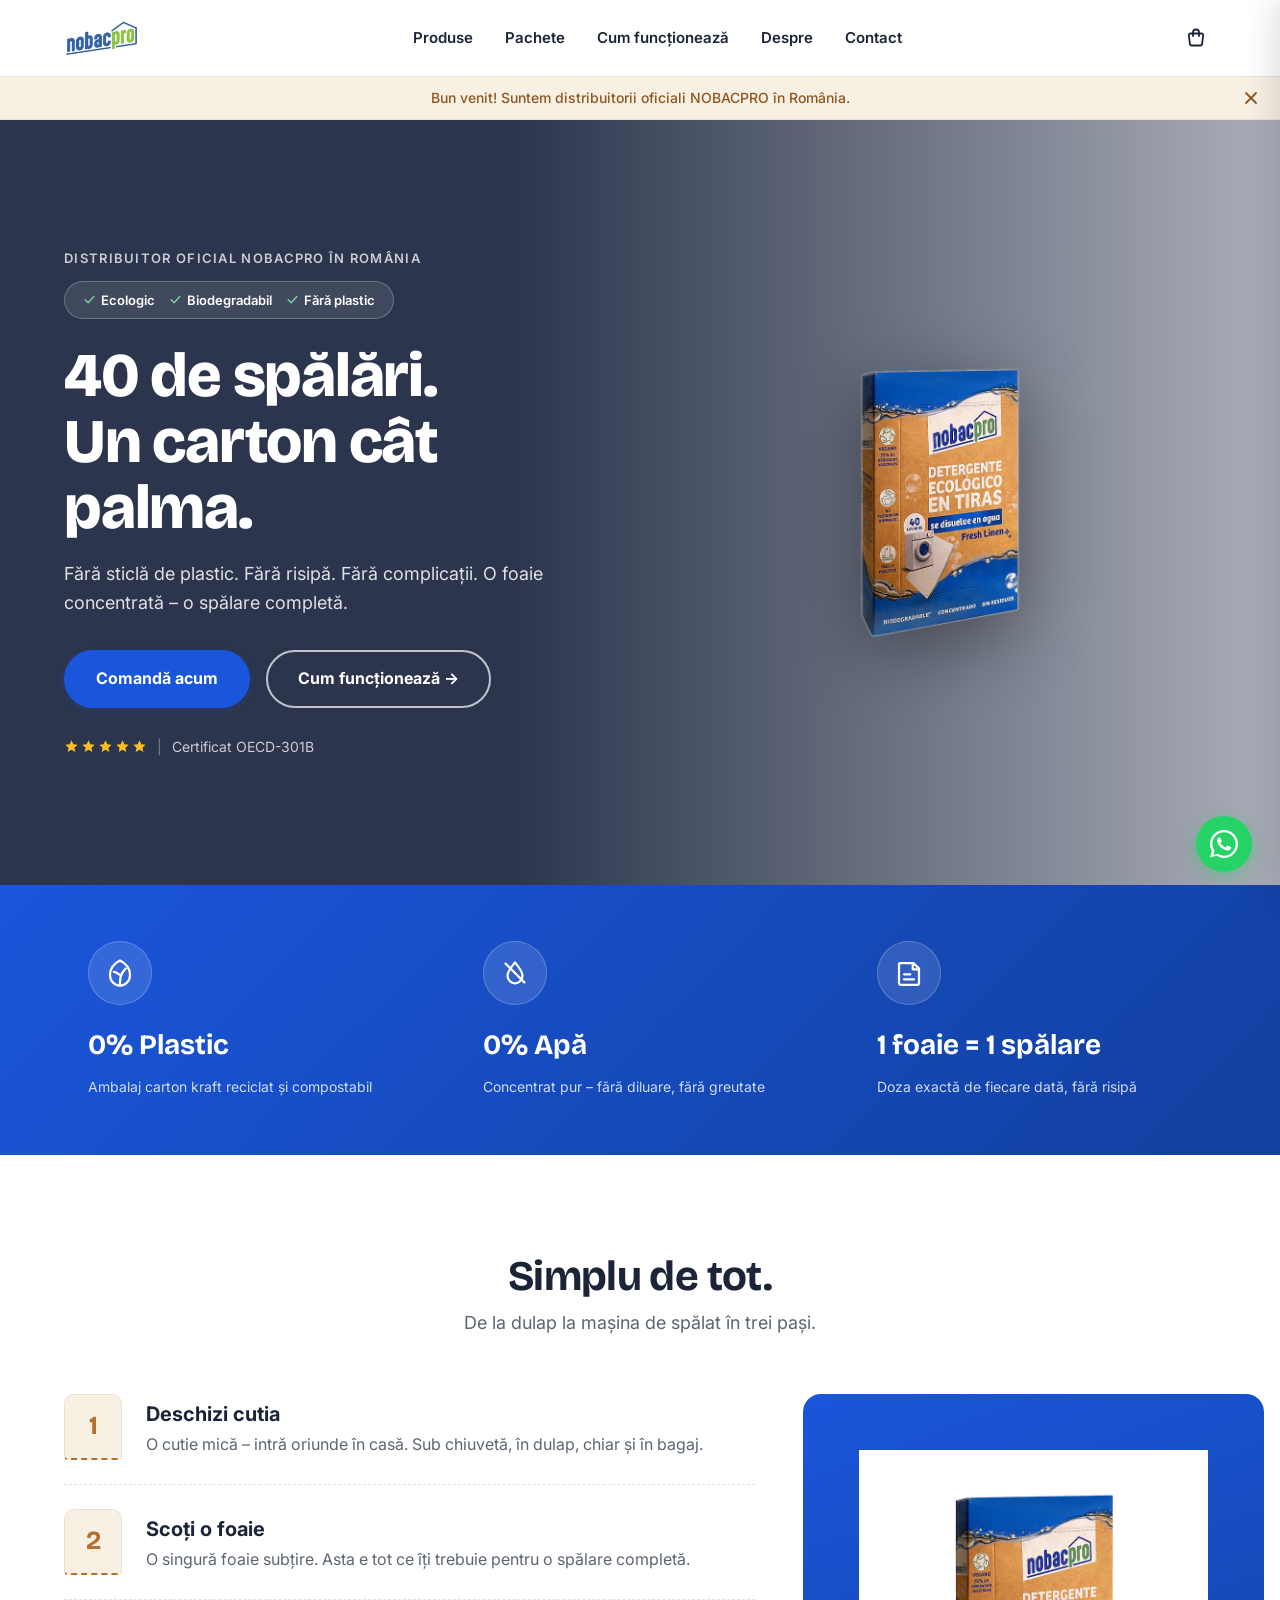
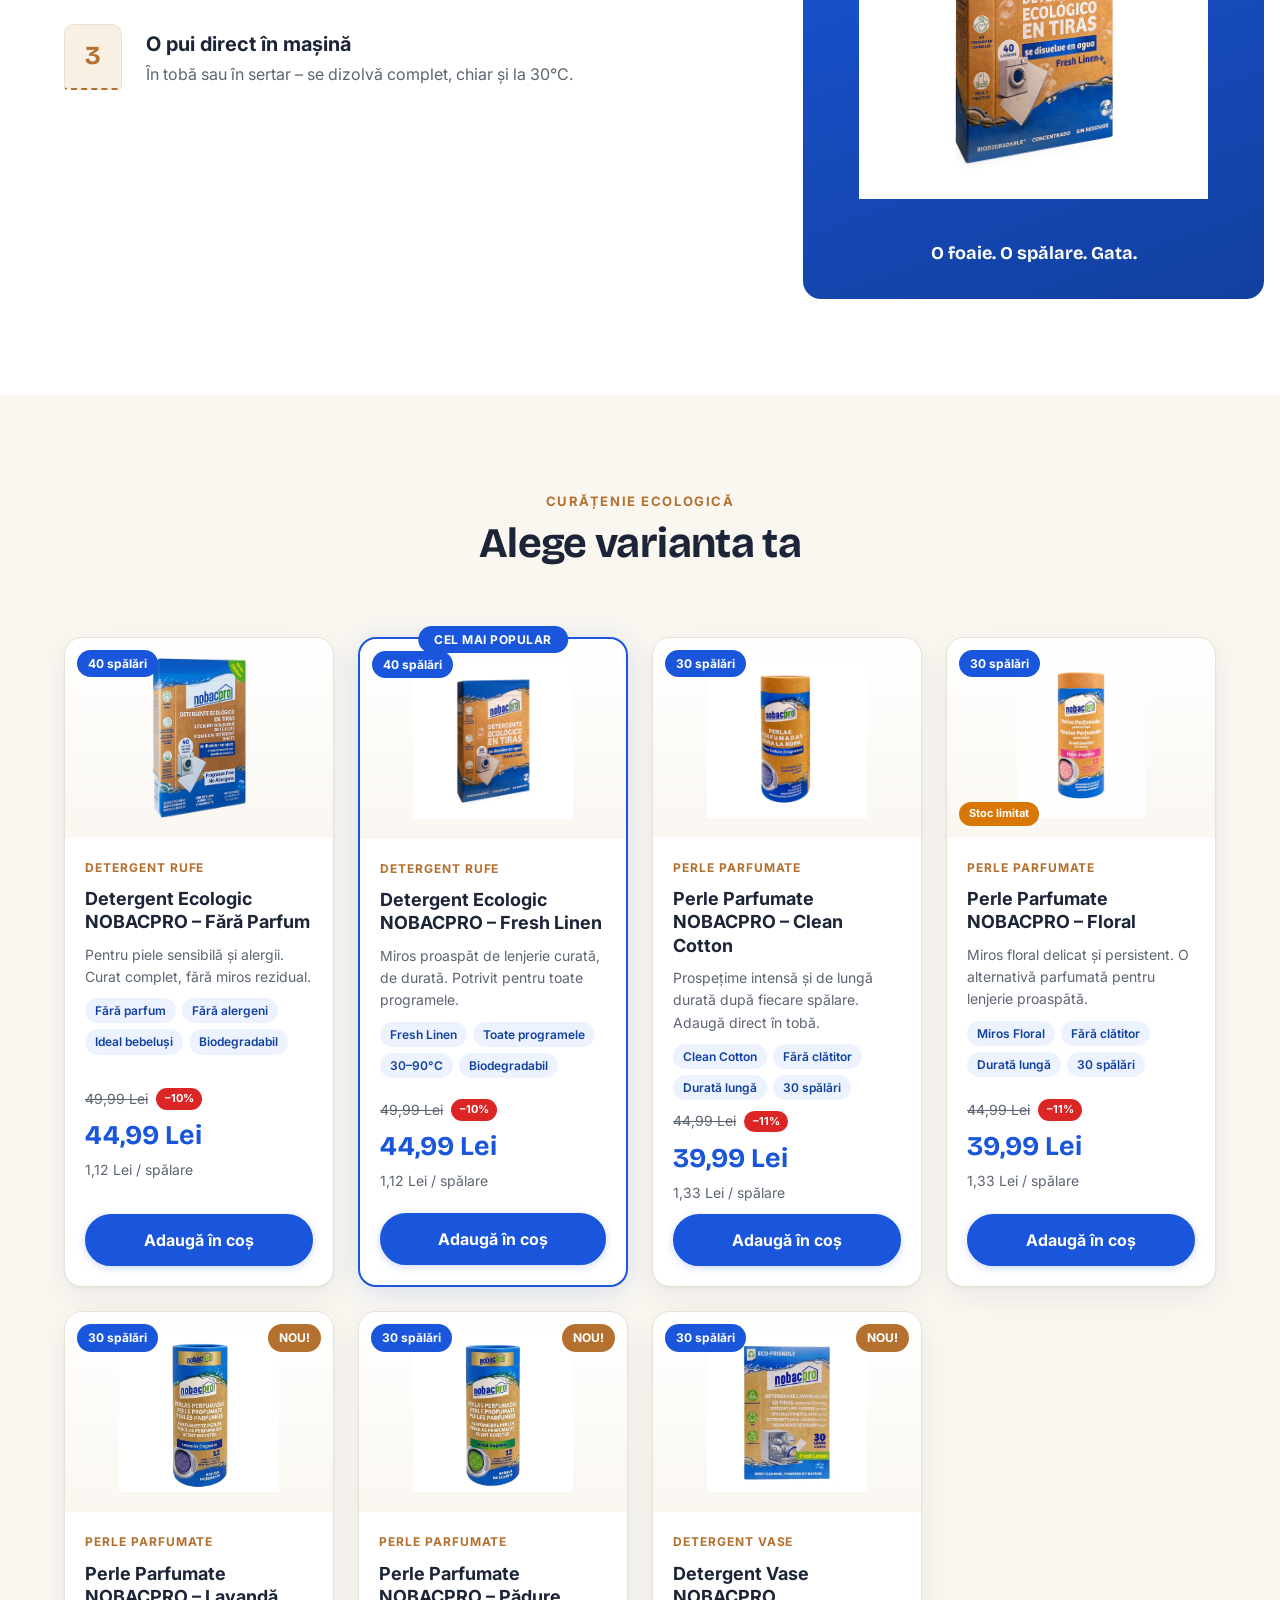
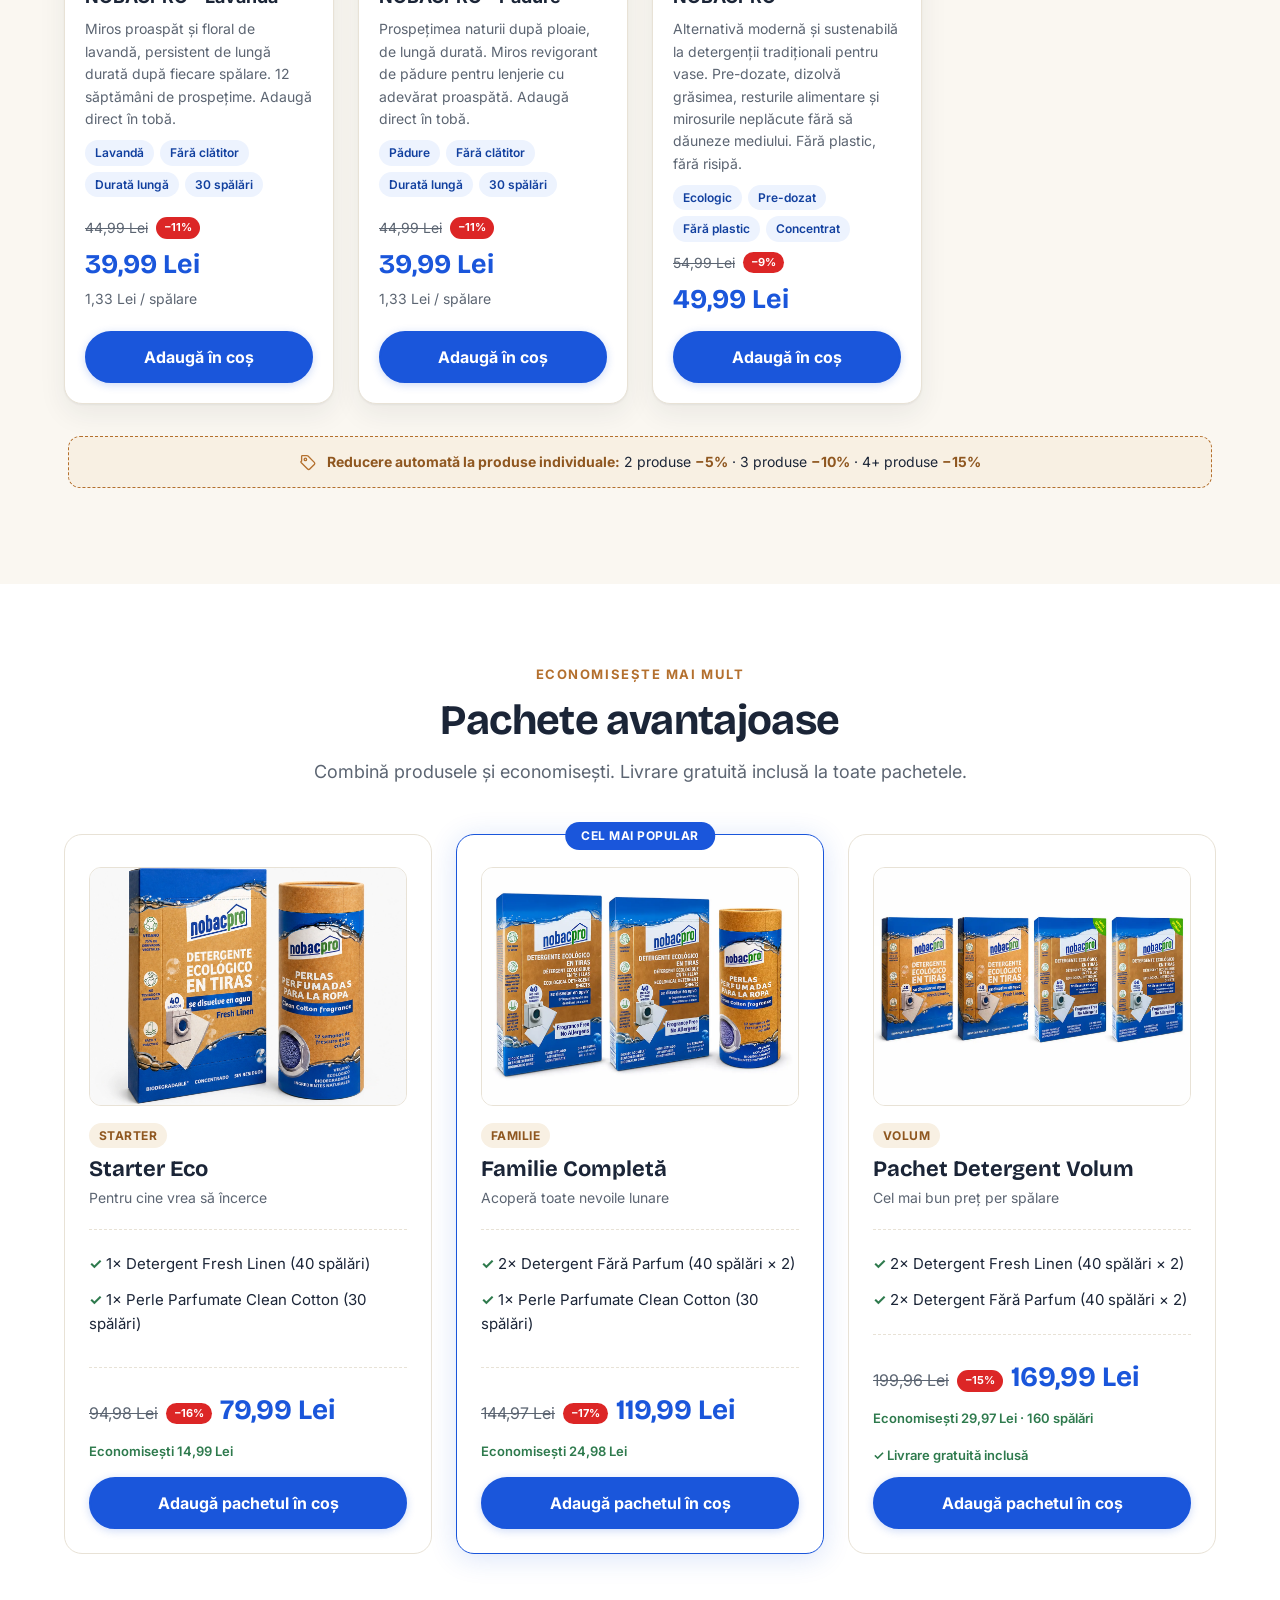
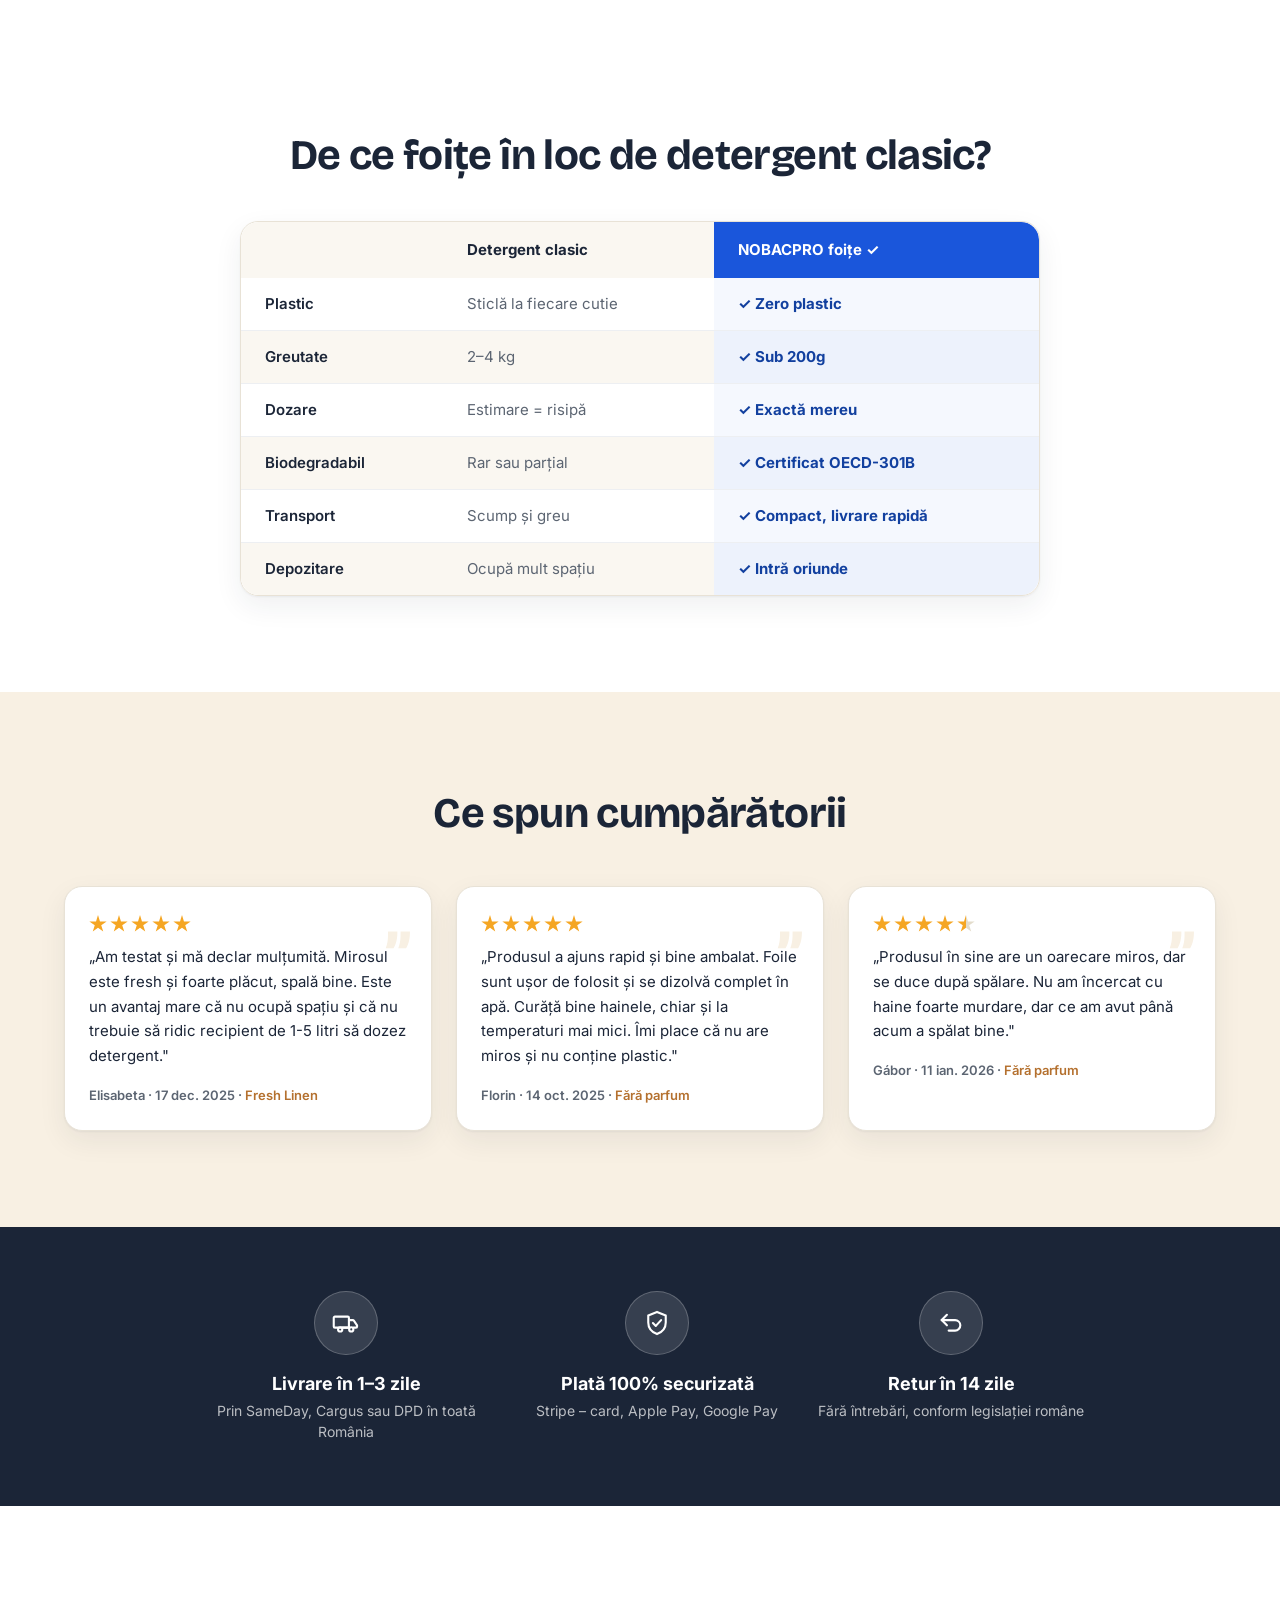
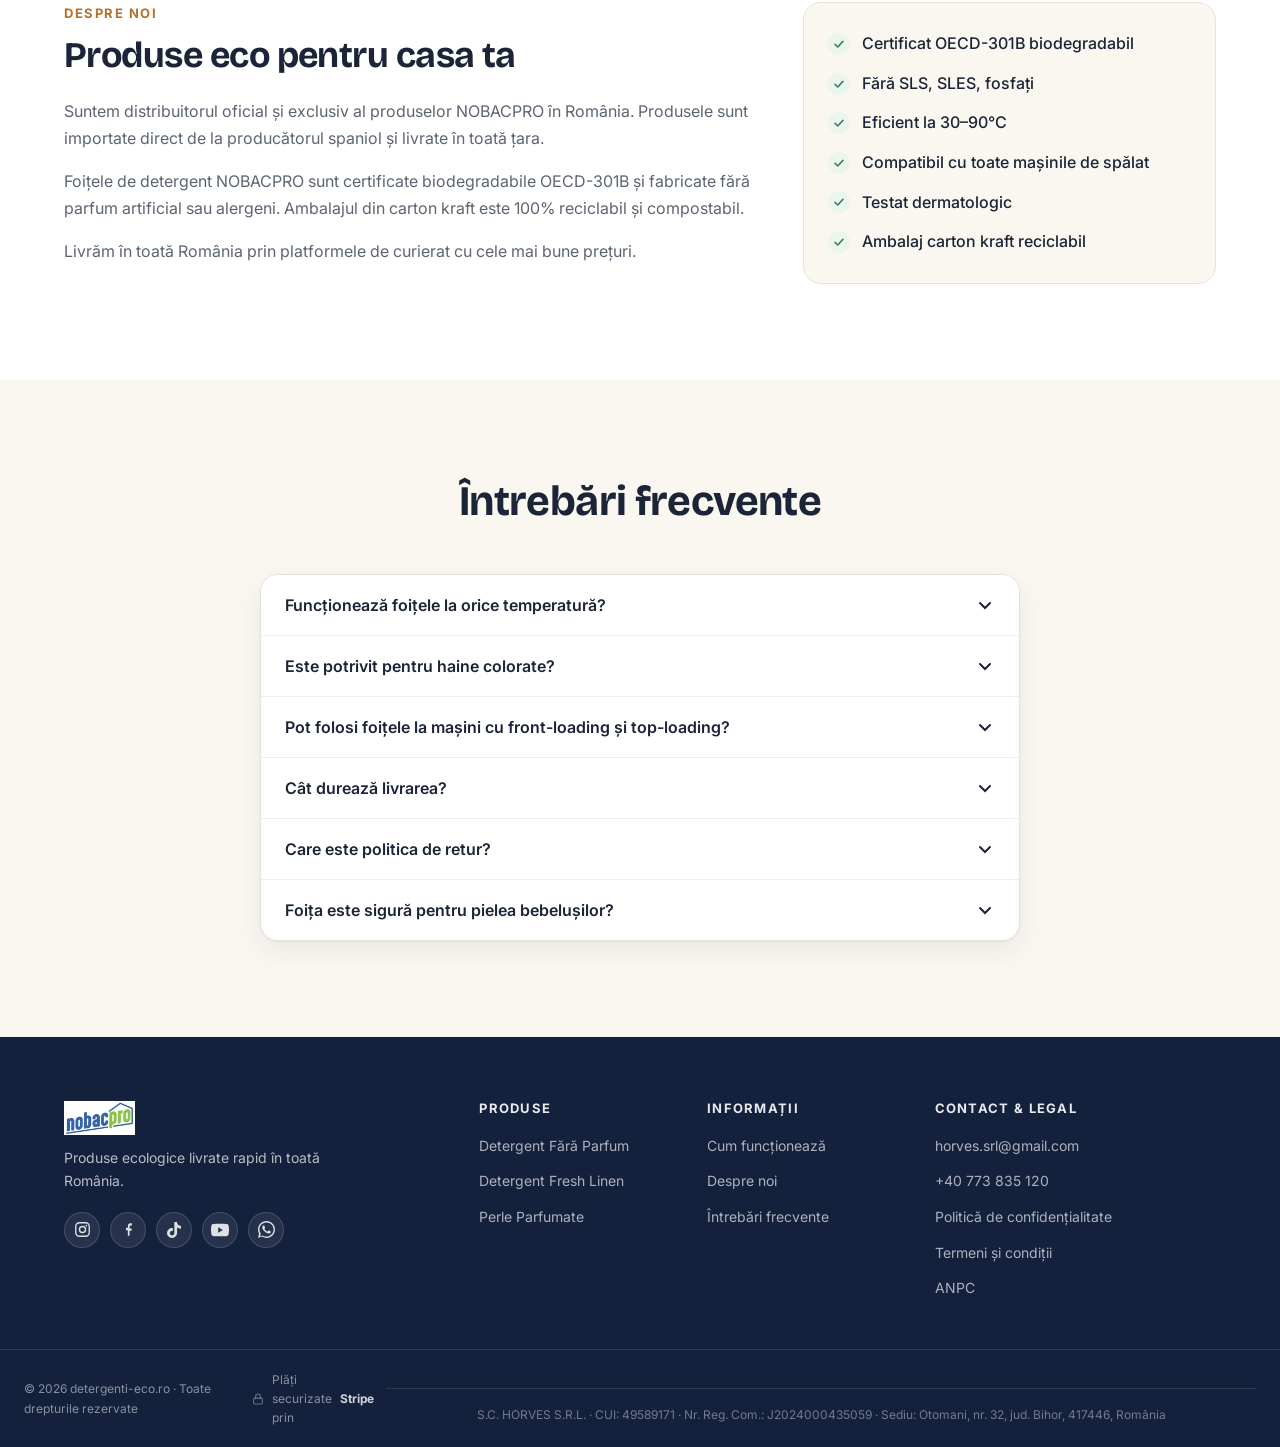
==== commit caf1a247: "Swap hero to real Fresh Linen photo and fix mobile layout - Replace AI-generated hero image with pro" ====
--- a/index.html
+++ b/index.html
@@ -153,7 +153,7 @@
       </p>
     </div>
     <div class="hero-right" aria-hidden="true">
-      <img src="/assets/product-1-transparent.webp" alt="Produs NOBACPRO" width="451" height="760" loading="eager">
+      <img src="/assets/product-2-transparent.webp" alt="Detergent Ecologic NOBACPRO Fresh Linen" width="353" height="582" loading="eager">
     </div>
   </div>
 </section>
--- a/site.css
+++ b/site.css
@@ -529,8 +529,9 @@
   position: relative;
   z-index: 2;
   display: flex;
-  align-items: center;
-  gap: 48px;
+  flex-direction: column;
+  align-items: flex-start;
+  gap: 40px;
   width: 100%;
   padding-top: 80px;
   padding-bottom: 80px;
@@ -620,18 +621,40 @@
 }
 
 .hero-right {
-  display: none;
+  display: flex;
   flex: 1;
   justify-content: center;
+  width: 100%;
 }
 
 .hero-right svg,
 .hero-right img {
   filter: drop-shadow(0 18px 36px rgba(0,0,0,0.4));
   width: auto;
-  height: 280px;
+  height: 240px;
   object-fit: contain;
   display: block;
+}
+
+/* On small screens each hero badge becomes its own chip instead of
+   sharing one wrapping pill */
+@media (max-width: 767px) {
+  .hero-badge {
+    background: none;
+    border: none;
+    backdrop-filter: none;
+    border-radius: 0;
+    padding: 0;
+    gap: 8px;
+  }
+
+  .hero-badge span {
+    background: rgba(255,255,255,0.12);
+    border: 1px solid rgba(255,255,255,0.25);
+    backdrop-filter: blur(4px);
+    border-radius: 50px;
+    padding: 7px 14px;
+  }
 }
 
 /* ============================================================
@@ -1090,6 +1113,15 @@
 
 .classic-col {
   color: var(--gray);
+}
+
+/* Compact the comparison table so the NOBACPRO column stays on screen */
+@media (max-width: 600px) {
+  .comparison-table th,
+  .comparison-table td {
+    padding: 12px 10px;
+    font-size: 13px;
+  }
 }
 
 /* ============================================================
@@ -2094,8 +2126,19 @@
    ============================================================ */
 @media (min-width: 1024px) {
 
+  .hero-content {
+    flex-direction: row;
+    align-items: center;
+    gap: 48px;
+  }
+
   .hero-right {
-    display: flex;
+    width: auto;
+  }
+
+  .hero-right svg,
+  .hero-right img {
+    height: 280px;
   }
 
   .product-grid {
